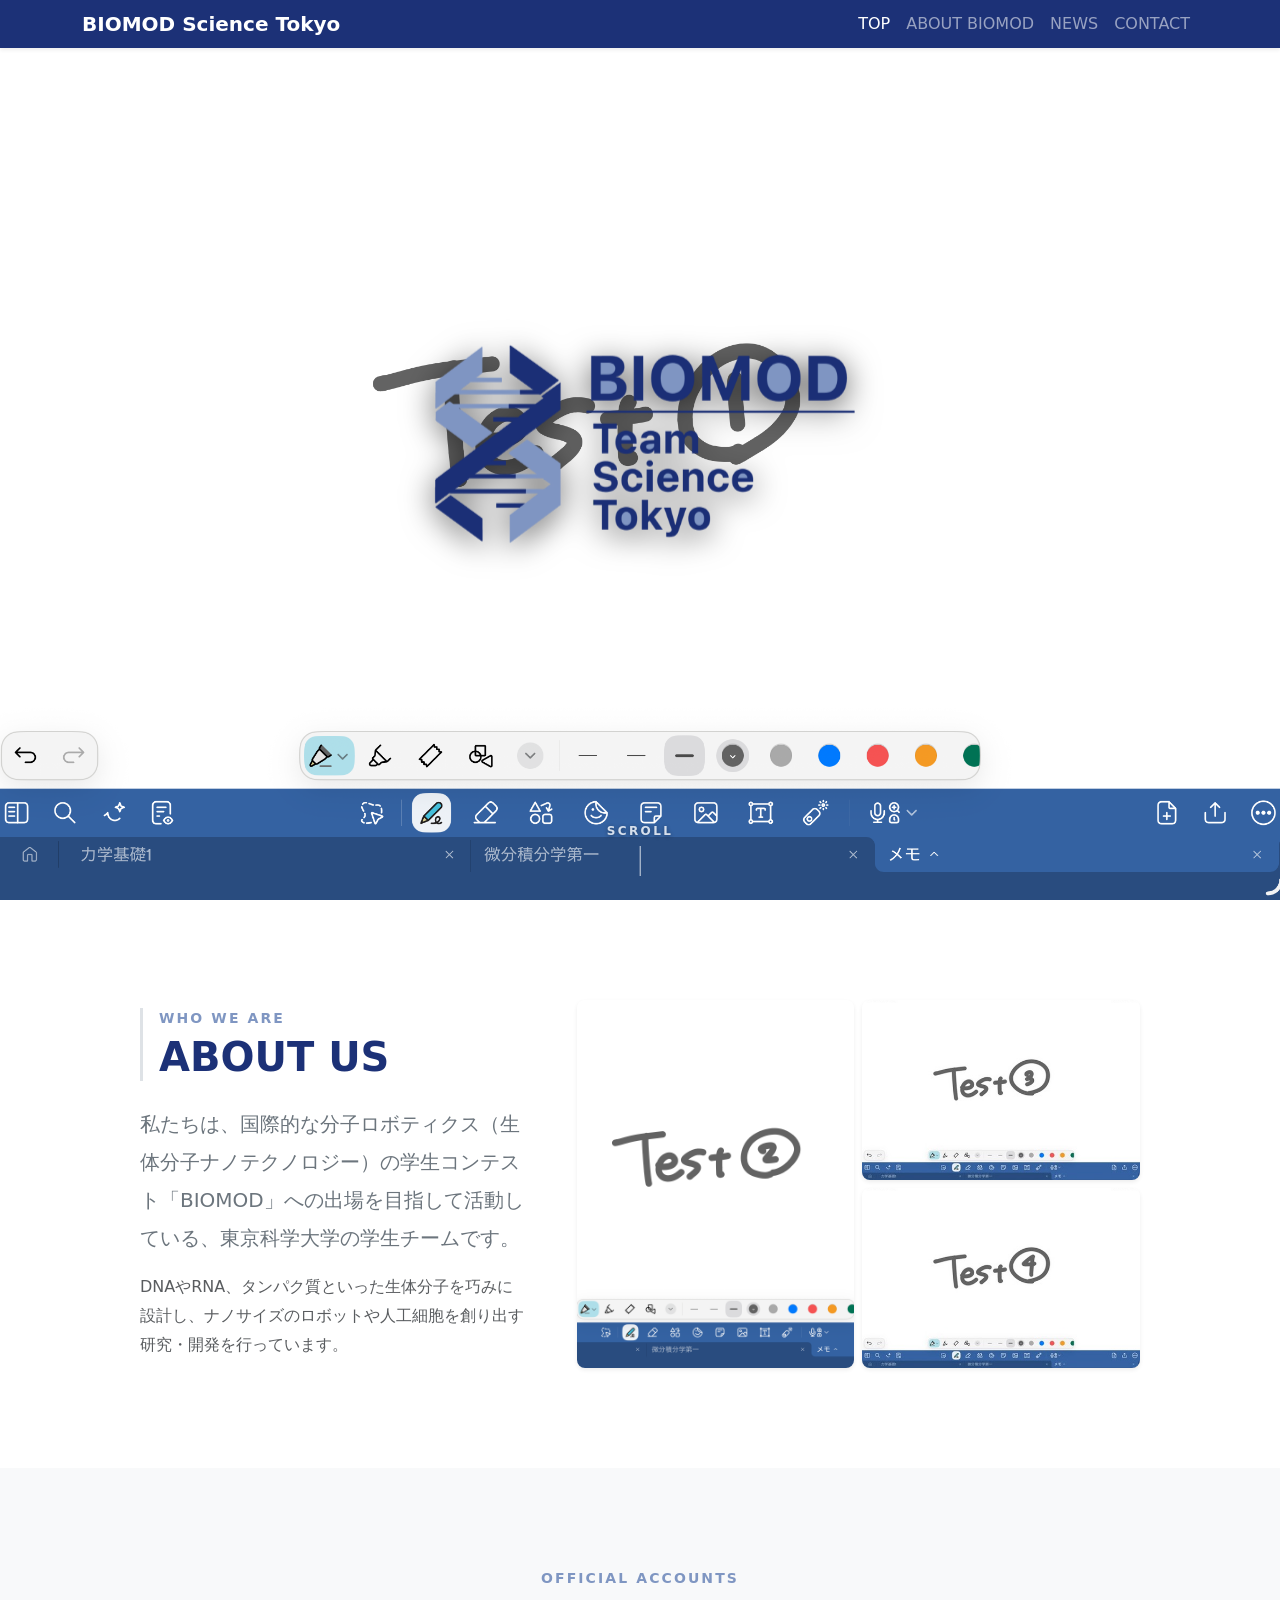
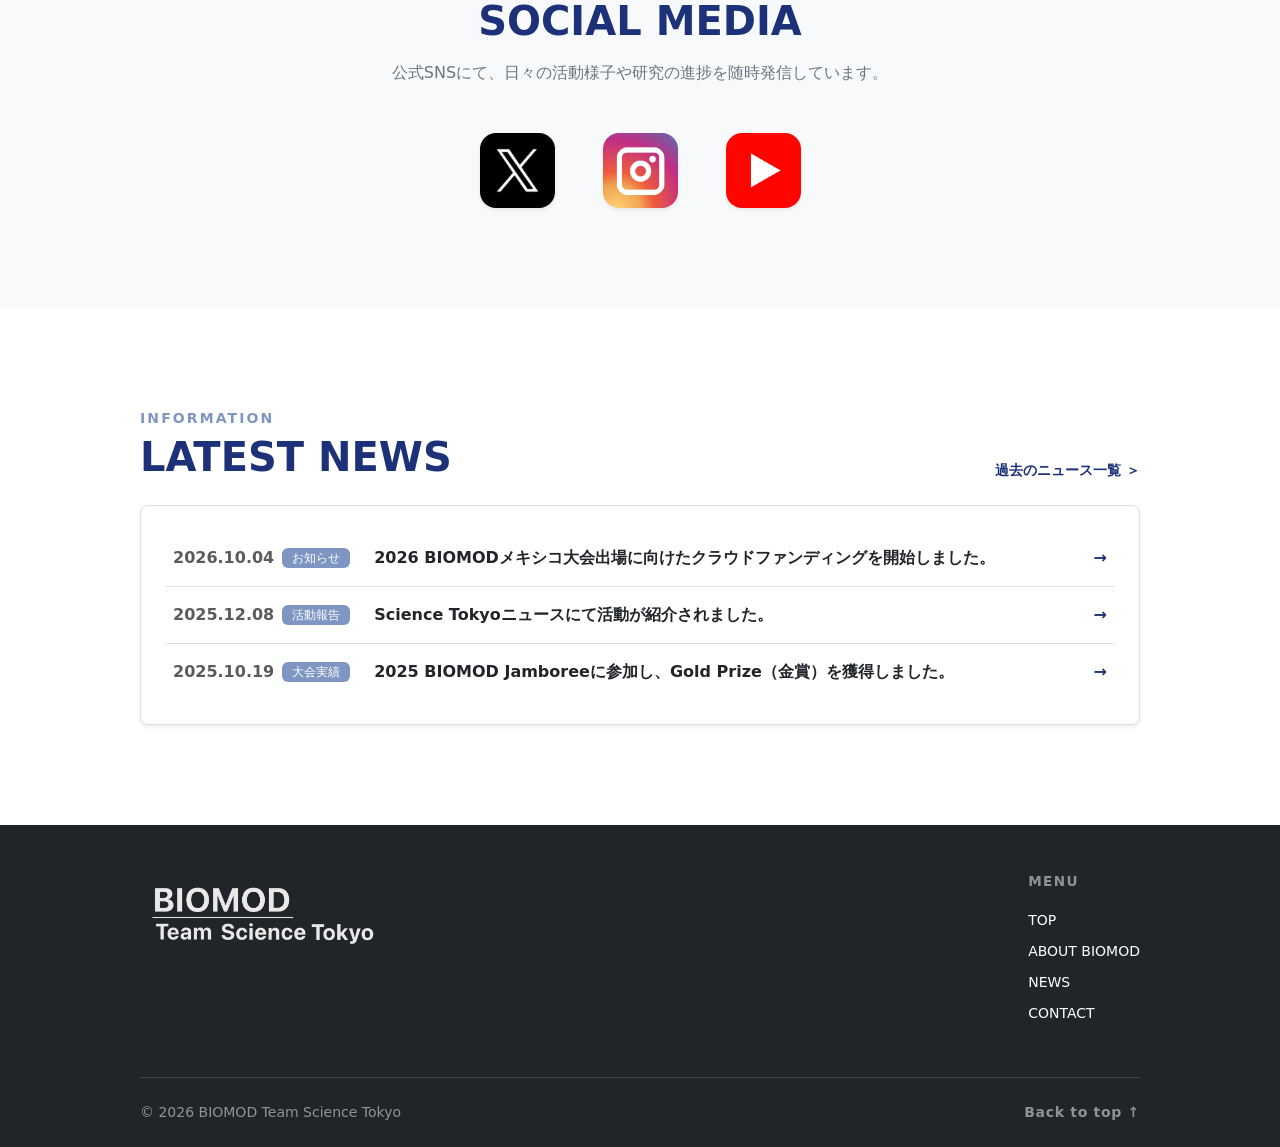
==== index.html @ a2cc120d "latest news更新" ====
<!DOCTYPE html>
<html lang="ja">

<head>
    <meta charset="UTF-8">
    <meta name="viewport" content="width=device-width, initial-scale=1.0">
    <title>BIOMOD Team Science Tokyo</title>
    <link href="https://cdn.jsdelivr.net/npm/bootstrap@5.3.0/dist/css/bootstrap.min.css" rel="stylesheet">
    <link rel="stylesheet" href="style.css">
</head>

<body class="bg-light text-dark">

    <!-- ヘッダーがここに読み込まれる -->
    <div id="header-placeholder"></div>

    <header class="position-relative shadow-sm"
        style="margin-top: -48px; height: 100vh; min-height: 500px; background: url('img/test1.png') center/cover no-repeat; overflow: hidden;">
        <div class="position-absolute top-50 start-50 translate-middle w-100 text-center p-3" style="z-index: 3;">
            <div class="mx-auto" style="max-width: 550px; width: 100%;">
                <img src="logo/team.png" alt="BIOMOD Team Science Tokyo" class="img-fluid logo-fade-in"
                    style="filter: drop-shadow(0px 6px 16px rgba(0,0,0,0.6));">
            </div>
        </div>
        <div class="position-absolute bottom-0 start-50 translate-middle-x text-center text-white pb-4"
            style="z-index: 3;">
            <span class="small fw-bold"
                style="letter-spacing: 0.2em; font-size: 0.75rem; opacity: 0.8; text-shadow: 0 1px 4px rgba(0,0,0,0.5);">SCROLL</span>
            <div class="scroll-arrow mx-auto mt-1"
                style="width: 1px; height: 30px; background-color: rgba(255,255,255,0.8); animation: scrollDown 2s infinite ease-in-out;">
            </div>
        </div>
    </header>

    <main class="w-100 overflow-hidden">

        <!-- 1. ABOUT US & ギャラリー（テキストと画像の統合レイアウト） -->
        <section class="fade-in-section section-padding bg-white">
            <div class="container px-3 px-md-0" style="max-width: 1000px;"> <!-- 画像と並べるため最大幅を少し広げています -->
                <div class="row align-items-center gx-5 gy-5">

                    <!-- 左側：テキストエリア -->
                    <div class="col-lg-5">
                        <!-- 見出しに左線のアクセントを追加 -->
                        <div class="border-start border-custom-blue border-3 ps-3 mb-4">
                            <span class="text-custom-sub fw-bold small tracking-widest d-block mb-1">WHO WE ARE</span>
                            <h2 class="display-6 fw-bold text-custom-blue m-0">ABOUT US</h2>
                        </div>
                        <p class="fs-5 text-secondary mb-3" style="line-height: 1.9;">
                            私たちは、国際的な分子ロボティクス（生体分子ナノテクノロジー）の学生コンテスト「BIOMOD」への出場を目指して活動している、東京科学大学の学生チームです。
                        </p>
                        <p class="fs-6 text-muted mb-0" style="line-height: 1.8;">
                            DNAやRNA、タンパク質といった生体分子を巧みに設計し、ナノサイズのロボットや人工細胞を創り出す研究・開発を行っています。
                        </p>
                    </div>

                    <!-- 画像ギャラリー -->
                    <div class="col-lg-7">
                        <div class="row g-2">
                            <div class="col-6">
                                <img src="img/test2.png" alt="風景1" class="img-fluid w-100 rounded-3 shadow-sm"
                                    style="height: 100%; min-height: 368px; object-fit: cover;">
                            </div>
                            <!-- 右列：画像2枚を縦に並べる -->
                            <div class="col-6 d-flex flex-column gap-2">
                                <img src="img/test3.png" alt="風景2" class="img-fluid w-100 rounded-3 shadow-sm"
                                    style="height: 180px; object-fit: cover;">
                                <img src="img/test4.png" alt="風景3" class="img-fluid w-100 rounded-3 shadow-sm"
                                    style="height: 180px; object-fit: cover;">
                            </div>
                        </div>
                    </div>

                </div>
            </div>
        </section>

        <!-- 3. SOCIAL MEDIA -->
        <section class="fade-in-section section-padding bg-light text-center">
            <div class="container px-3 px-md-0" style="max-width: 1000px;">
                <span class="text-custom-sub fw-bold small tracking-widest d-block mb-2">OFFICIAL ACCOUNTS</span>
                <h2 class="display-6 fw-bold text-custom-blue mb-3">SOCIAL MEDIA</h2>
                <p class="text-secondary mb-5 fs-6">公式SNSにて、日々の活動様子や研究の進捗を随時発信しています。</p>

                <div class="d-flex justify-content-center align-items-center gap-4 gap-md-5">
                    <a href="https://x.com/BIOMOD_SciTokyo" target="_blank" class="sns-card">
                        <img src="logo/x.jpeg" alt="公式X" class="rounded-4 shadow-sm">
                    </a>
                    <a href="https://www.instagram.com/biomod_sciencetokyo/" target="_blank" class="sns-card">
                        <img src="logo/instagram.jpeg" alt="公式Instagram" class="rounded-4 shadow-sm">
                    </a>
                    <a href="https://www.youtube.com/@BIOMODTeamScienceTokyo" target="_blank" class="sns-card">
                        <img src="logo/youtube.jpeg" alt="公式YouTube" class="rounded-4 shadow-sm">
                    </a>
                </div>
            </div>
        </section>

        <!-- 4. LATEST NEWS -->
        <section class="fade-in-section section-padding bg-white">
            <div class="container px-3 px-md-0" style="max-width: 1000px;">
                <div class="d-flex justify-content-between align-items-end mb-4">
                    <div>
                        <span class="text-custom-sub fw-bold small tracking-widest d-block mb-1">INFORMATION</span>
                        <h2 class="display-6 fw-bold text-custom-blue mb-0">LATEST NEWS</h2>
                    </div>
                    <a href="news.html"
                        class="small text-decoration-none text-custom-blue fw-bold d-none d-md-inline">過去のニュース一覧 ＞</a>
                </div>

                <!-- 白背景のカードとしてまとめ、影をつける -->
                <div class="bg-white rounded-3 shadow-sm p-3 p-md-4 border">
                    <a href="news/20261004.html"
                        class="news-item d-flex align-items-center justify-content-between py-3 border-bottom px-2">
                        <div
                            class="d-flex align-items-center flex-wrap flex-md-nowrap gap-2 gap-md-4 w-100 overflow-hidden">
                            <div class="d-flex align-items-center gap-2" style="min-width: 175px;">
                                <time class="text-muted fw-bold" style="min-width: 90px;">2026.10.04</time>
                                <span class="badge badge-custom-sub px-2 py-1 small fw-normal"
                                    style="min-width: 68px; text-align: center;">お知らせ</span>
                            </div>
                            <span class="fw-bold news-title text-wrap text-md-truncate">2026
                                BIOMODメキシコ大会出場に向けたクラウドファンディングを開始しました。</span>
                        </div>
                        <div class="news-arrow text-custom-blue fw-bold ms-2 align-self-center">→</div>
                    </a>

                    <a href="news/20251208.html"
                        class="news-item d-flex align-items-center justify-content-between py-3 border-bottom px-2">
                        <div
                            class="d-flex align-items-center flex-wrap flex-md-nowrap gap-2 gap-md-4 w-100 overflow-hidden">
                            <div class="d-flex align-items-center gap-2" style="min-width: 175px;">
                                <time class="text-muted fw-bold" style="min-width: 90px;">2025.12.08</time>
                                <span class="badge badge-custom-sub px-2 py-1 small fw-normal"
                                    style="min-width: 68px; text-align: center;">活動報告</span>
                            </div>
                            <span class="fw-bold news-title text-wrap text-md-truncate">Science
                                Tokyoニュースにて活動が紹介されました。</span>
                        </div>
                        <div class="news-arrow text-custom-blue fw-bold ms-2 align-self-center">→</div>
                    </a>

                    <a href="news/20251019.html"
                        class="news-item d-flex align-items-center justify-content-between py-3 px-2">
                        <div
                            class="d-flex align-items-center flex-wrap flex-md-nowrap gap-2 gap-md-4 w-100 overflow-hidden">
                            <div class="d-flex align-items-center gap-2" style="min-width: 175px;">
                                <time class="text-muted fw-bold" style="min-width: 90px;">2025.10.19</time>
                                <span class="badge badge-custom-sub px-2 py-1 small fw-normal"
                                    style="min-width: 68px; text-align: center;">大会実績</span>
                            </div>
                            <span class="fw-bold news-title text-wrap text-md-truncate">2025 BIOMOD Jamboreeに参加し、Gold
                                Prize（金賞）を獲得しました。</span>
                        </div>
                        <div class="news-arrow text-custom-blue fw-bold ms-2 align-self-center">→</div>
                    </a>
                </div>

                <div class="text-center mt-4 d-md-none">
                    <a href="news.html" class="small text-decoration-none text-custom-blue fw-bold">過去のニュース一覧 ＞</a>
                </div>
            </div>
        </section>

    </main>

    <!-- フッターがここに読み込まれる -->
    <div id="footer-placeholder"></div>

    <script src="https://cdn.jsdelivr.net/npm/bootstrap@5.3.0/dist/js/bootstrap.bundle.min.js"></script>
    <script src="main.js"></script>

</body>

</html>
---- style.css ----
/* =========================================
   共通スタイル
   ========================================= */
/* 固定ヘッダーの高さ分全体のコンテンツを下に下げます */
body { padding-top: 48px; }

/* メインブランドカラー */
.bg-custom-blue { background-color: #1c3177; }
.text-custom-blue { color: #1c3177; }
.custom-link { color: #1c3177; text-decoration: underline; }
.custom-link:hover { color: #7f96c2; }
.sns-logo-link:hover img { transform: scale(1.1); }

/* カテゴリバッジの色：サブカラー */
.badge-custom-sub { background-color: #7f96c2; color: white; }

/* ニュース一行全体のリンクデザイン */
.news-item {
    text-decoration: none;
    color: #212529;
    transition: background-color 0.2s, color 0.2s;
}
.news-item:hover {
    background-color: #f8f9fa;
    color: #1c3177;
}
.news-item:hover .news-arrow {
    transform: translateX(5px);
}
.news-arrow {
    transition: transform 0.2s;
}

/* 各セクション間の大きな余白 */
.my-block {
    margin-top: 100px;
    margin-bottom: 100px;
}

/* スクロール時のフェードインアニメーション */
.fade-in-section {
    opacity: 0;
    transform: translateY(40px);
    transition: opacity 1.0s ease-out, transform 1.0s ease-out;
}
.fade-in-section.is-visible {
    opacity: 1;
    transform: translateY(0);
}




/* =========================================
   各ページ固有のスタイル
   ========================================= */

/* --- index.html 固有 --- */
@keyframes scrollDown {
    0% { transform: scaleY(0); transform-origin: top; }
    50% { transform: scaleY(1); transform-origin: top; }
    51% { transform: scaleY(1); transform-origin: bottom; }
    100% { transform: scaleY(0); transform-origin: bottom; }
}
.logo-fade-in {
    opacity: 0;
    transform: scale(0.95);
    animation: logoUp 1.2s cubic-bezier(0.25, 1, 0.5, 1) forwards;
    animation-delay: 0.5s; 
}
@keyframes logoUp {
    to { opacity: 1; transform: scale(1); }
}

/* =========================================
   トップページ レイアウト調整スタイル
   ========================================= */

/* 各セクションの上下パディング（my-blockの代わりに使用） */
.section-padding {
    padding-top: 100px;
    padding-bottom: 100px;
}

/* 文字間隔の広がり（見出し上の英字用） */
.tracking-widest {
    letter-spacing: 0.15em;
}

/* PCサイズ時の縦区切り線 */
@media (min-width: 768px) {
    .border-end-md {
        border-right: 3px solid #1c3177 !important;
    }
}

/* SOCIAL MEDIA セクションのアイコンスタイル */
.sns-card img {
    width: 75px;
    height: 75px;
    object-fit: cover;
    transition: transform 0.3s ease, box-shadow 0.3s ease;
}

.sns-card:hover img {
    transform: translateY(-5px) scale(1.08);
    box-shadow: 0 10px 20px rgba(0, 0, 0, 0.15) !important;
}

/* --- about-biomod.html 固有 --- */
.text-custom-sub { color: #7f96c2; }
.border-custom-sub { border-color: #7f96c2 !important; }


/* --- contact.html 固有 --- */
.btn-custom-contact {
    border: 2px solid #7f96c2;
    color: #1c3177;
    transition: all 0.3s ease;
}
.btn-custom-contact:hover {
    background-color: #1c3177;
    border-color: #1c3177;
    color: white;
    transform: translateY(-2px);
    box-shadow: 0 4px 12px rgba(0,0,0,0.1); /* 無効だったプロパティを修正 */
}



/* =========================================
   フッターデザイン
   ========================================= */

/* スムーススクロールの設定（ページ全体に適用） */
html {
    scroll-behavior: smooth;
}

/* フッターのリンクホバー時アニメーション（修正版） */
.footer-link {
    display: inline-block; /* 動きを安定させ、transformを有効にするため追加 */
    transition: color 0.2s, transform 0.2s;
}
.footer-link:hover {
    color: #7f96c2 !important;
    transform: translateX(6px); /* padding-left の代わりに、右方向へ6px移動させる */
}

/* Back to top テキストリンクのホバー設定 */
.back-to-top-text {
    transition: color 0.3s ease;
}
.back-to-top-text:hover {
    color: #ffffff !important;
}
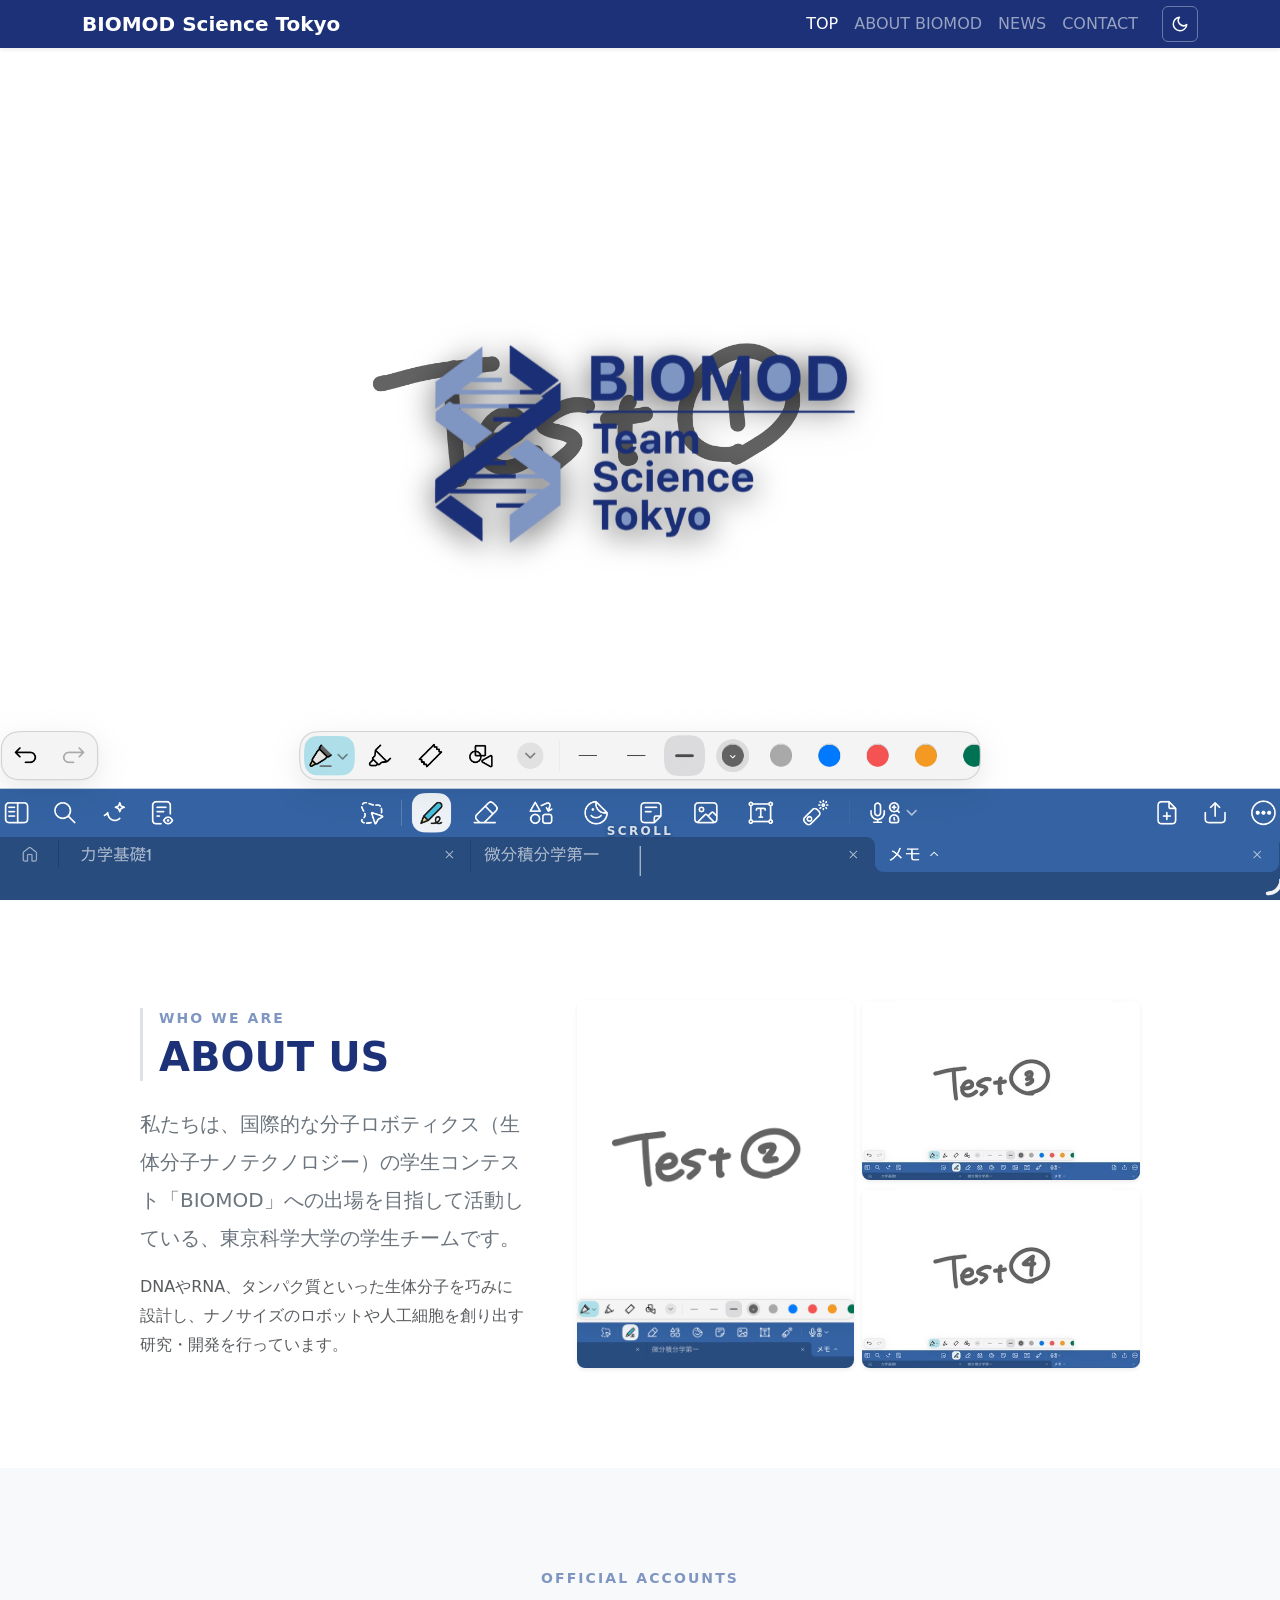
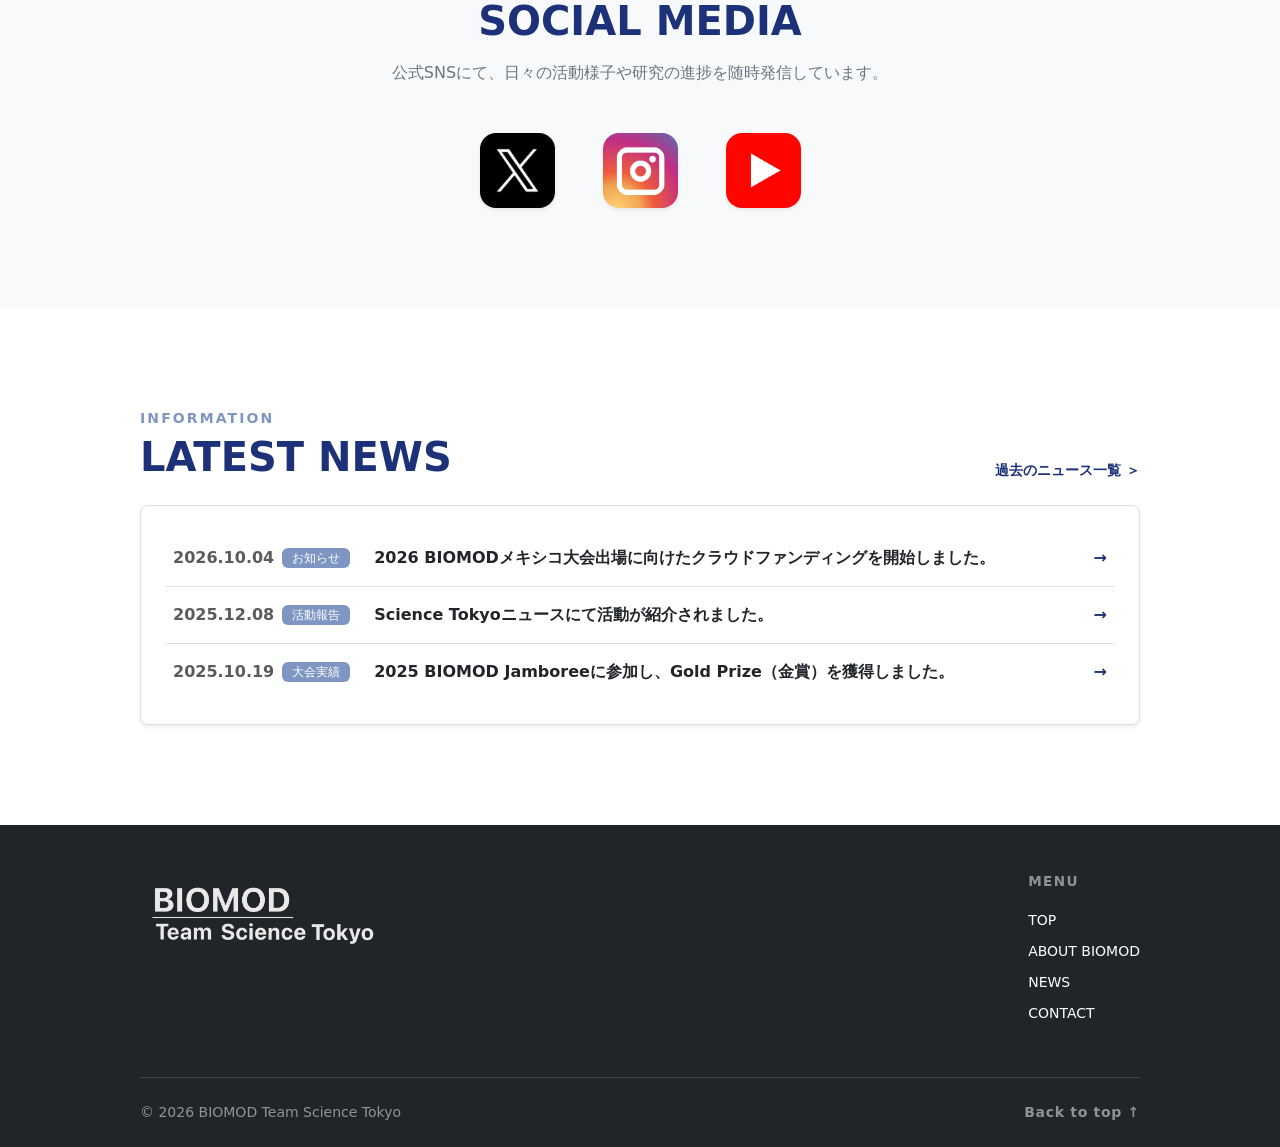
==== commit 36bd8f11: "2026project追加" ====
--- a/index.html
+++ b/index.html
@@ -5,6 +5,15 @@
     <meta charset="UTF-8">
     <meta name="viewport" content="width=device-width, initial-scale=1.0">
     <title>BIOMOD Team Science Tokyo</title>
+    <!-- 保存済み or OSの設定からテーマを先に決めて、読み込み時のちらつきを防ぐ -->
+    <script>
+        (function () {
+            var t = null;
+            try { t = localStorage.getItem('theme'); } catch (e) {}
+            if (t !== 'dark' && t !== 'light') t = window.matchMedia('(prefers-color-scheme: dark)').matches ? 'dark' : 'light';
+            document.documentElement.setAttribute('data-bs-theme', t);
+        })();
+    </script>
     <link href="https://cdn.jsdelivr.net/npm/bootstrap@5.3.0/dist/css/bootstrap.min.css" rel="stylesheet">
     <link rel="stylesheet" href="style.css">
 </head>
@@ -14,8 +23,8 @@
     <!-- ヘッダーがここに読み込まれる -->
     <div id="header-placeholder"></div>
 
-    <header class="position-relative shadow-sm"
-        style="margin-top: -48px; height: 100vh; min-height: 500px; background: url('img/test1.png') center/cover no-repeat; overflow: hidden;">
+    <header class="position-relative shadow-sm hero-under-nav"
+        style="height: 100vh; min-height: 500px; background: url('img/test1.png') center/cover no-repeat; overflow: hidden;">
         <div class="position-absolute top-50 start-50 translate-middle w-100 text-center p-3" style="z-index: 3;">
             <div class="mx-auto" style="max-width: 550px; width: 100%;">
                 <img src="logo/team.png" alt="BIOMOD Team Science Tokyo" class="img-fluid logo-fade-in"
--- a/style.css
+++ b/style.css
@@ -2,7 +2,12 @@
    共通スタイル
    ========================================= */
 /* 固定ヘッダーの高さ分全体のコンテンツを下に下げます */
-body { padding-top: 48px; }
+/* --nav-h はナビバーの高さ。狭い画面ではリンクが2段目に回るので高くなる */
+:root { --nav-h: 48px; }
+@media (max-width: 991.98px) { :root { --nav-h: 82px; } }
+body { padding-top: var(--nav-h); }
+/* トップのヒーロー画像はナビバーの裏から始める */
+.hero-under-nav { margin-top: calc(-1 * var(--nav-h)); }
 
 /* メインブランドカラー */
 .bg-custom-blue { background-color: #1c3177; }
@@ -153,4 +158,105 @@
 }
 .back-to-top-text:hover {
     color: #ffffff !important;
-}+}
+
+
+/* =========================================
+   ダークモード / ライトモード
+   <html data-bs-theme="light|dark"> で切り替え
+   ========================================= */
+:root {
+    --site-bg: #ffffff;
+    --site-bg-alt: #f8f9fa;
+    --brand-text: #1c3177;
+    --brand-text-hover: #7f96c2;
+}
+[data-bs-theme="dark"] {
+    --site-bg: #15181d;
+    --site-bg-alt: #1d2128;
+    --brand-text: #a9bbea;
+    --brand-text-hover: #d0dbf7;
+    --bs-body-bg: #15181d;
+    --bs-secondary-color: rgba(222, 226, 230, 0.75);
+}
+
+/* ブランドカラーの文字は変数経由にして、ダーク時は明るい青に */
+.text-custom-blue { color: var(--brand-text); }
+.custom-link { color: var(--brand-text); }
+.custom-link:hover { color: var(--brand-text-hover); }
+.btn-custom-contact { color: var(--brand-text); }
+.news-item { color: var(--bs-body-color); }
+.news-item:hover { background-color: var(--site-bg-alt); color: var(--brand-text); }
+
+/* Bootstrapの固定色ユーティリティをダーク時だけ上書き */
+[data-bs-theme="dark"] .bg-white { background-color: var(--site-bg) !important; }
+[data-bs-theme="dark"] .bg-light { background-color: var(--site-bg-alt) !important; }
+[data-bs-theme="dark"] .text-dark { color: var(--bs-body-color) !important; }
+[data-bs-theme="dark"] footer.bg-dark { background-color: #0b0d10 !important; }
+[data-bs-theme="dark"] .btn-outline-primary.text-custom-blue:hover { color: #fff; }
+
+/* 切り替え時に色をなめらかに変化させる */
+body, section, article, .news-item {
+    transition: background-color 0.3s ease, color 0.3s ease;
+}
+
+/* ヘッダーの切り替えボタン */
+.theme-toggle {
+    width: 36px;
+    height: 36px;
+    display: inline-flex;
+    align-items: center;
+    justify-content: center;
+    color: #fff;
+    background: transparent;
+    border: 1px solid rgba(255, 255, 255, 0.35);
+    border-radius: 6px;
+    padding: 0;
+    transition: background-color 0.2s, border-color 0.2s;
+}
+.theme-toggle:hover {
+    background-color: rgba(255, 255, 255, 0.12);
+    border-color: rgba(255, 255, 255, 0.7);
+}
+.theme-icon {
+    width: 18px;
+    height: 18px;
+    background-color: currentColor;
+    -webkit-mask: var(--icon) center / contain no-repeat;
+    mask: var(--icon) center / contain no-repeat;
+}
+.theme-icon.icon-moon {
+    --icon: url("data:image/svg+xml,%3Csvg xmlns='http://www.w3.org/2000/svg' viewBox='0 0 24 24' fill='none' stroke='black' stroke-width='2' stroke-linecap='round' stroke-linejoin='round'%3E%3Cpath d='M21 12.8A9 9 0 1 1 11.2 3a7 7 0 0 0 9.8 9.8z'/%3E%3C/svg%3E");
+}
+.theme-icon.icon-sun {
+    --icon: url("data:image/svg+xml,%3Csvg xmlns='http://www.w3.org/2000/svg' viewBox='0 0 24 24' fill='none' stroke='black' stroke-width='2' stroke-linecap='round'%3E%3Ccircle cx='12' cy='12' r='4'/%3E%3Cpath d='M12 2v2M12 20v2M4.9 4.9l1.4 1.4M17.7 17.7l1.4 1.4M2 12h2M20 12h2M4.9 19.1l1.4-1.4M17.7 6.3l1.4-1.4'/%3E%3C/svg%3E");
+}
+/* ライト時は月（ダークへ）、ダーク時は太陽（ライトへ）を表示 */
+.theme-toggle .icon-sun { display: none; }
+[data-bs-theme="dark"] .theme-toggle .icon-sun { display: block; }
+[data-bs-theme="dark"] .theme-toggle .icon-moon { display: none; }
+
+/* 透過背景に濃い文字が入った図版は、ダーク時も明るい下地を敷いて読めるようにする */
+[data-bs-theme="dark"] .img-on-light { background-color: #f1f3f7; }
+
+/* ヘッダーのページリンク */
+@media (min-width: 992px) {
+    .site-nav { margin-left: auto; }
+}
+@media (max-width: 991.98px) {
+    /* ロゴ・切り替えボタンの下に、全幅で中央寄せして並べる */
+    .site-nav {
+        order: 3;
+        width: 100%;
+        justify-content: center;
+        flex-wrap: wrap;
+        column-gap: 4px;
+        border-top: 1px solid rgba(255, 255, 255, 0.15);
+        margin-top: 2px;
+    }
+    .site-nav .nav-link {
+        font-size: 0.8rem;
+        padding: 6px 8px !important;
+        letter-spacing: 0.03em;
+    }
+}
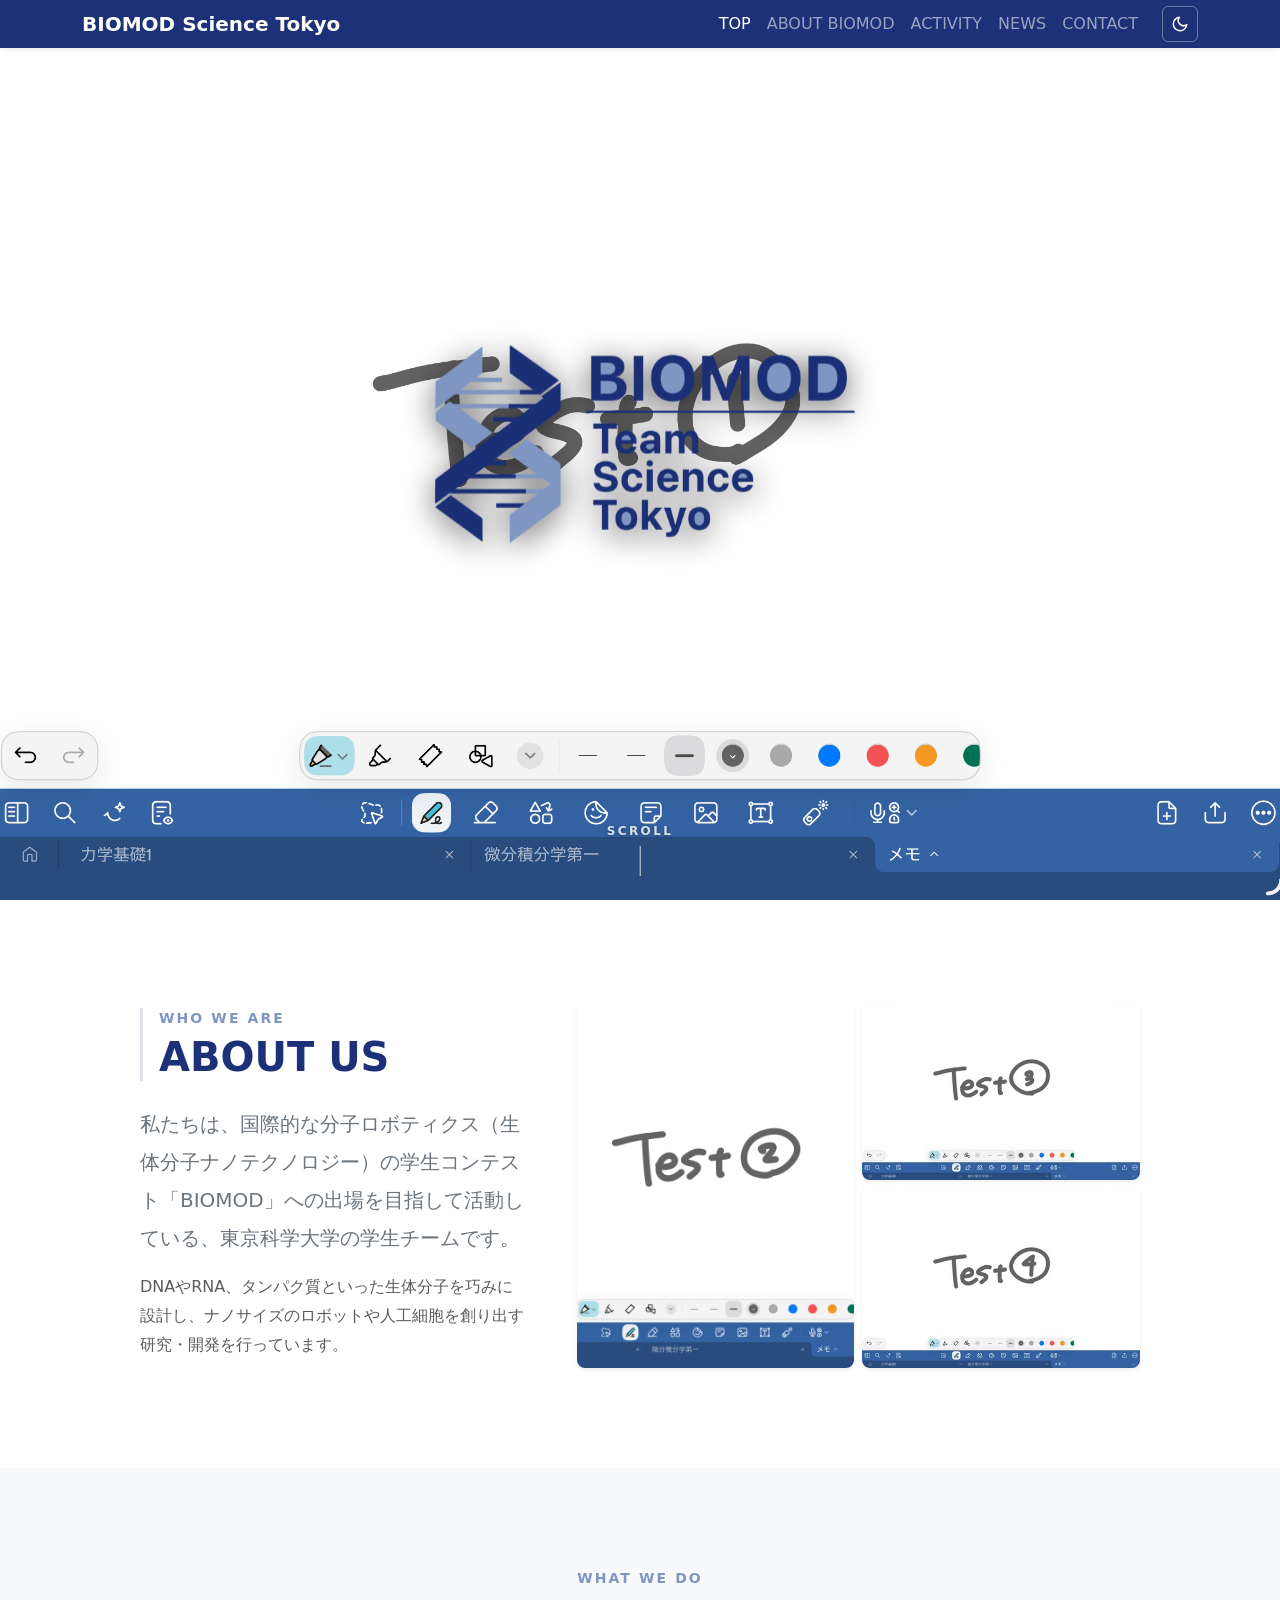
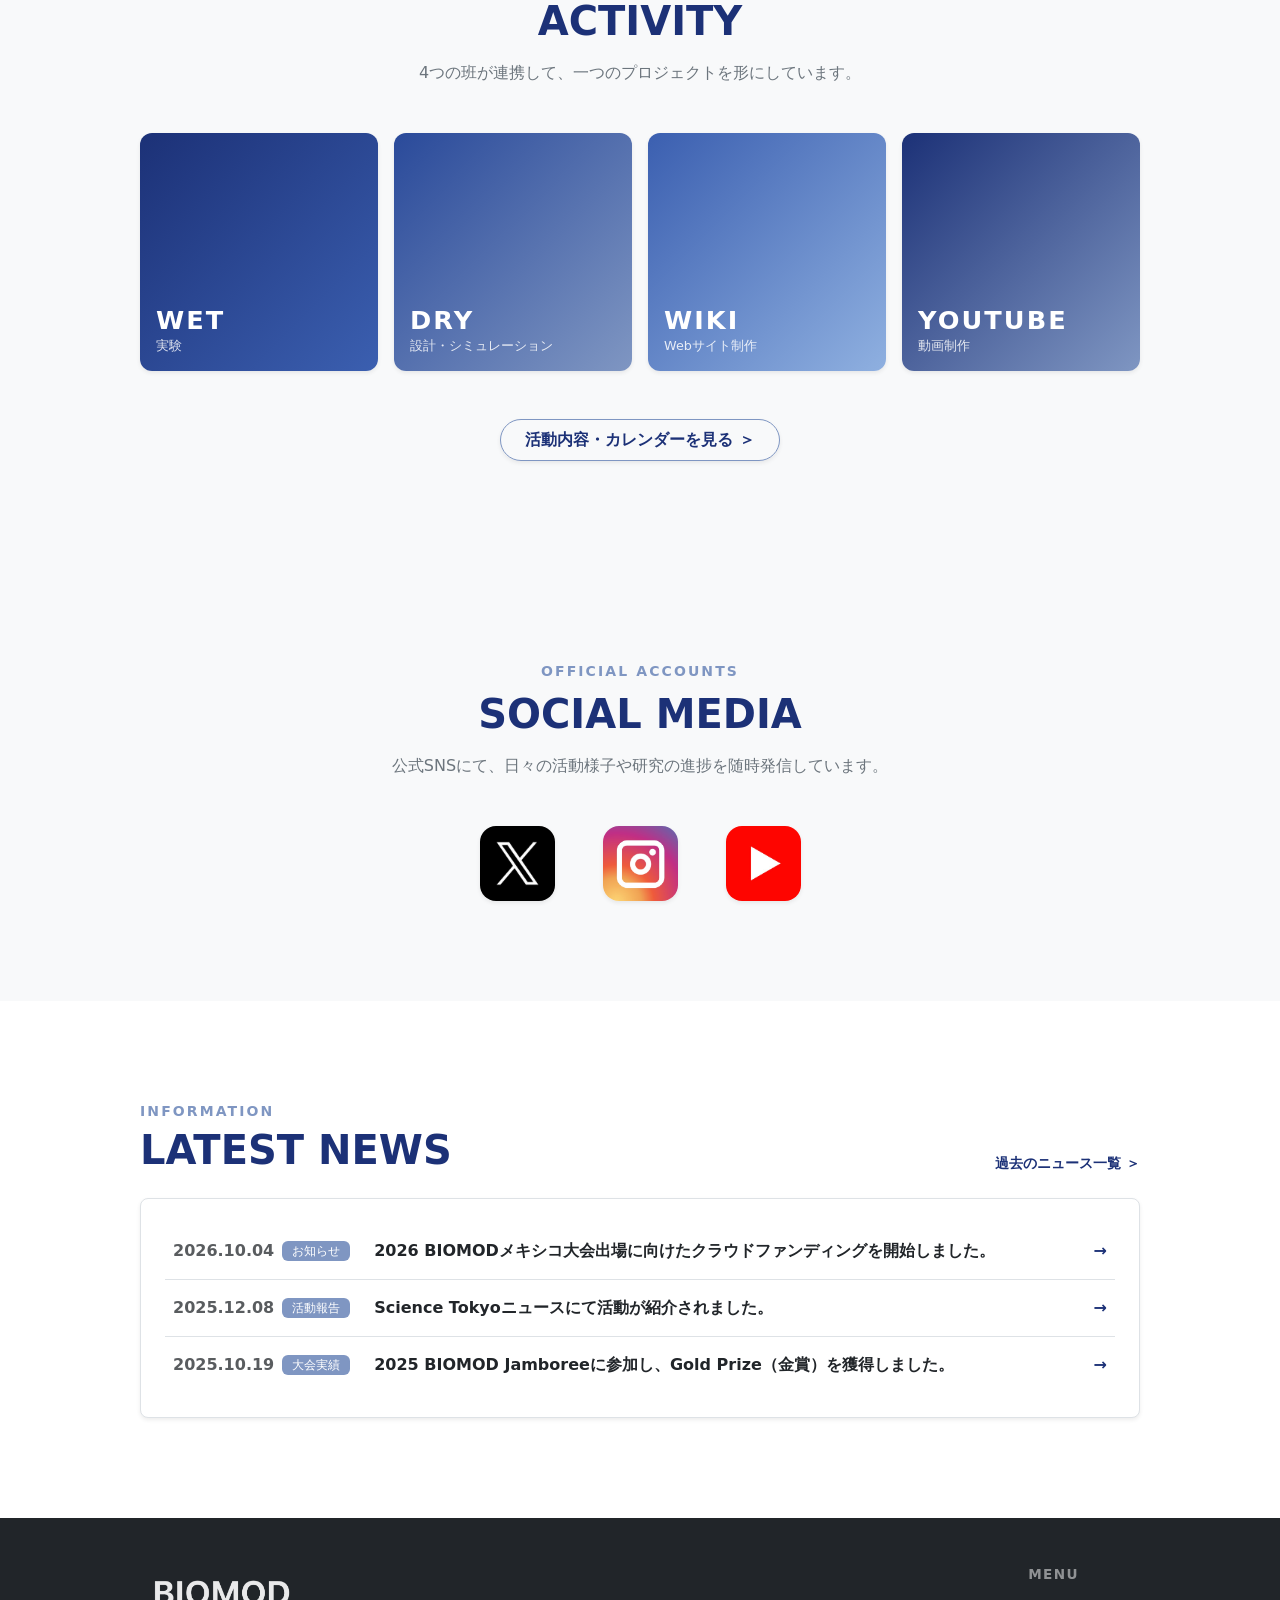
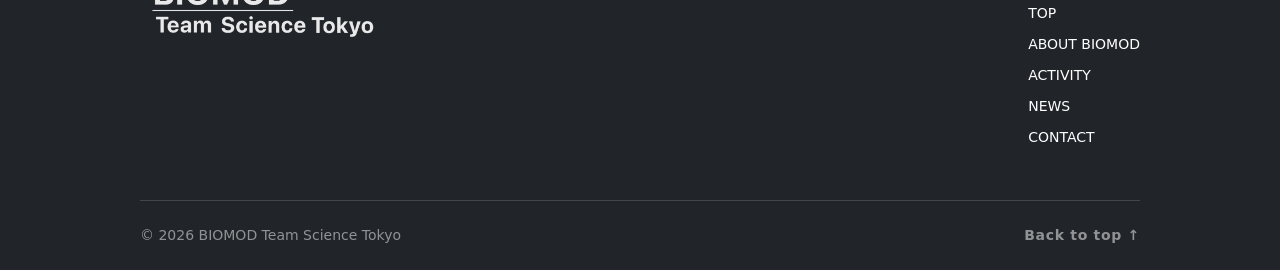
==== commit 17323aea: "activetyページ追加" ====
--- a/index.html
+++ b/index.html
@@ -84,6 +84,42 @@
             </div>
         </section>
 
+        <!-- 2. ACTIVITY（活動ページへの導線） -->
+        <section class="fade-in-section section-padding bg-light">
+            <div class="container px-3 px-md-0 text-center" style="max-width: 1000px;">
+                <span class="text-custom-sub fw-bold small tracking-widest d-block mb-2">WHAT WE DO</span>
+                <h2 class="display-6 fw-bold text-custom-blue mb-3">ACTIVITY</h2>
+                <p class="text-secondary mb-5 fs-6">4つの班が連携して、一つのプロジェクトを形にしています。</p>
+
+                <div class="row g-3 mb-5 text-start">
+                    <div class="col-6 col-md-3">
+                        <a href="activity.html#wet" class="team-tile team-visual-wet">
+                            <span class="team-tile-label">WET</span><span class="team-tile-sub">実験</span>
+                        </a>
+                    </div>
+                    <div class="col-6 col-md-3">
+                        <a href="activity.html#dry" class="team-tile team-visual-dry">
+                            <span class="team-tile-label">DRY</span><span class="team-tile-sub">設計・シミュレーション</span>
+                        </a>
+                    </div>
+                    <div class="col-6 col-md-3">
+                        <a href="activity.html#wiki" class="team-tile team-visual-wiki">
+                            <span class="team-tile-label">WIKI</span><span class="team-tile-sub">Webサイト制作</span>
+                        </a>
+                    </div>
+                    <div class="col-6 col-md-3">
+                        <a href="activity.html#youtube" class="team-tile team-visual-youtube">
+                            <span class="team-tile-label">YOUTUBE</span><span class="team-tile-sub">動画制作</span>
+                        </a>
+                    </div>
+                </div>
+
+                <a href="activity.html" class="btn btn-outline-primary border-custom-sub text-custom-blue fw-bold px-4 py-2 rounded-pill shadow-sm">
+                    活動内容・カレンダーを見る ＞
+                </a>
+            </div>
+        </section>
+
         <!-- 3. SOCIAL MEDIA -->
         <section class="fade-in-section section-padding bg-light text-center">
             <div class="container px-3 px-md-0" style="max-width: 1000px;">
@@ -118,51 +154,8 @@
                 </div>
 
                 <!-- 白背景のカードとしてまとめ、影をつける -->
-                <div class="bg-white rounded-3 shadow-sm p-3 p-md-4 border">
-                    <a href="news/20261004.html"
-                        class="news-item d-flex align-items-center justify-content-between py-3 border-bottom px-2">
-                        <div
-                            class="d-flex align-items-center flex-wrap flex-md-nowrap gap-2 gap-md-4 w-100 overflow-hidden">
-                            <div class="d-flex align-items-center gap-2" style="min-width: 175px;">
-                                <time class="text-muted fw-bold" style="min-width: 90px;">2026.10.04</time>
-                                <span class="badge badge-custom-sub px-2 py-1 small fw-normal"
-                                    style="min-width: 68px; text-align: center;">お知らせ</span>
-                            </div>
-                            <span class="fw-bold news-title text-wrap text-md-truncate">2026
-                                BIOMODメキシコ大会出場に向けたクラウドファンディングを開始しました。</span>
-                        </div>
-                        <div class="news-arrow text-custom-blue fw-bold ms-2 align-self-center">→</div>
-                    </a>
-
-                    <a href="news/20251208.html"
-                        class="news-item d-flex align-items-center justify-content-between py-3 border-bottom px-2">
-                        <div
-                            class="d-flex align-items-center flex-wrap flex-md-nowrap gap-2 gap-md-4 w-100 overflow-hidden">
-                            <div class="d-flex align-items-center gap-2" style="min-width: 175px;">
-                                <time class="text-muted fw-bold" style="min-width: 90px;">2025.12.08</time>
-                                <span class="badge badge-custom-sub px-2 py-1 small fw-normal"
-                                    style="min-width: 68px; text-align: center;">活動報告</span>
-                            </div>
-                            <span class="fw-bold news-title text-wrap text-md-truncate">Science
-                                Tokyoニュースにて活動が紹介されました。</span>
-                        </div>
-                        <div class="news-arrow text-custom-blue fw-bold ms-2 align-self-center">→</div>
-                    </a>
-
-                    <a href="news/20251019.html"
-                        class="news-item d-flex align-items-center justify-content-between py-3 px-2">
-                        <div
-                            class="d-flex align-items-center flex-wrap flex-md-nowrap gap-2 gap-md-4 w-100 overflow-hidden">
-                            <div class="d-flex align-items-center gap-2" style="min-width: 175px;">
-                                <time class="text-muted fw-bold" style="min-width: 90px;">2025.10.19</time>
-                                <span class="badge badge-custom-sub px-2 py-1 small fw-normal"
-                                    style="min-width: 68px; text-align: center;">大会実績</span>
-                            </div>
-                            <span class="fw-bold news-title text-wrap text-md-truncate">2025 BIOMOD Jamboreeに参加し、Gold
-                                Prize（金賞）を獲得しました。</span>
-                        </div>
-                        <div class="news-arrow text-custom-blue fw-bold ms-2 align-self-center">→</div>
-                    </a>
+                <div id="news-list" class="bg-white rounded-3 shadow-sm p-3 p-md-4 border">
+                    <p class="text-muted text-center my-4">読み込み中...</p>
                 </div>
 
                 <div class="text-center mt-4 d-md-none">
@@ -178,6 +171,8 @@
 
     <script src="https://cdn.jsdelivr.net/npm/bootstrap@5.3.0/dist/js/bootstrap.bundle.min.js"></script>
     <script src="main.js"></script>
+    <script src="news-render.js"></script>
+    <script>NewsRender.renderList('#news-list', 'news/news.json', 3);</script>
 
 </body>
 
--- a/style.css
+++ b/style.css
@@ -260,3 +260,279 @@
         letter-spacing: 0.03em;
     }
 }
+
+/* ニュース本文: 長いURLや英単語が画面外にはみ出さないよう折り返す */
+.news-content {
+    overflow-wrap: anywhere;
+    word-break: break-word;
+}
+.news-content img { max-width: 100%; height: auto; }
+
+
+
+/* =========================================
+   activity.html 固有
+   ========================================= */
+
+/* 番号付きの見出し（01 / 02） */
+.activity-heading {
+    display: flex;
+    align-items: center;
+    gap: 16px;
+    padding-bottom: 12px;
+    border-bottom: 1px solid var(--bs-border-color);
+}
+.activity-num {
+    font-size: 2.6rem;
+    font-weight: 800;
+    line-height: 1;
+    color: var(--brand-text);
+    opacity: 0.25;
+    letter-spacing: 0.02em;
+}
+
+/* 班の紹介 */
+.team-row { margin-bottom: 72px; }
+.team-visual {
+    aspect-ratio: 4 / 3;
+    border-radius: 12px;
+    display: flex;
+    flex-direction: column;
+    align-items: center;
+    justify-content: center;
+    color: #fff;
+    overflow: hidden;
+    box-shadow: 0 .125rem .25rem rgba(0, 0, 0, .075);
+}
+.team-visual-label {
+    font-size: clamp(1.8rem, 5vw, 2.6rem);
+    font-weight: 800;
+    letter-spacing: 0.12em;
+}
+.team-visual-sub {
+    font-size: 0.85rem;
+    letter-spacing: 0.15em;
+    opacity: 0.8;
+}
+.team-visual-wet     { background: linear-gradient(135deg, #1c3177, #3b5fb0); }
+.team-visual-dry     { background: linear-gradient(135deg, #2a4a9a, #7f96c2); }
+.team-visual-wiki    { background: linear-gradient(135deg, #3b5fb0, #8fb0e0); }
+.team-visual-youtube { background: linear-gradient(135deg, #1c3177, #7f96c2); }
+
+/* 年度切り替えタブ */
+.year-tabs { gap: 8px; }
+.year-tabs .nav-link {
+    border: 1px solid var(--bs-border-color);
+    border-radius: 999px;
+    padding: 6px 22px;
+    color: var(--brand-text);
+    font-weight: 700;
+    background: transparent;
+    transition: background-color 0.2s, color 0.2s, border-color 0.2s;
+}
+.year-tabs .nav-link:hover { border-color: #7f96c2; }
+.year-tabs .nav-link.active {
+    background-color: #1c3177;
+    border-color: #1c3177;
+    color: #fff;
+}
+
+/* 月ごとの縦タイムライン */
+.cal-list {
+    list-style: none;
+    padding: 0;
+    margin: 0;
+    position: relative;
+}
+.cal-list::before {
+    content: "";
+    position: absolute;
+    left: 7px;
+    top: 8px;
+    bottom: 8px;
+    width: 2px;
+    background: var(--bs-border-color);
+}
+.cal-month {
+    position: relative;
+    padding-left: 36px;
+    padding-bottom: 28px;
+}
+.cal-month:last-child { padding-bottom: 0; }
+.cal-month::before {
+    content: "";
+    position: absolute;
+    left: 0;
+    top: 6px;
+    width: 16px;
+    height: 16px;
+    border-radius: 50%;
+    background: var(--site-bg);
+    border: 3px solid #7f96c2;
+}
+.cal-month-label {
+    font-weight: 800;
+    font-size: 1.15rem;
+    color: var(--brand-text);
+    margin-bottom: 6px;
+}
+.cal-items {
+    list-style: none;
+    padding: 0;
+    margin: 0;
+}
+.cal-item {
+    position: relative;
+    padding-left: 16px;
+    color: var(--bs-secondary-color);
+    line-height: 1.9;
+}
+.cal-item::before {
+    content: "・";
+    position: absolute;
+    left: 0;
+    color: #7f96c2;
+}
+/* 大会結果などの実績 */
+.cal-item.is-highlight {
+    color: var(--bs-body-color);
+    font-weight: 700;
+}
+.cal-item.is-highlight::before { content: "★"; font-size: 0.8em; top: 0.15em; }
+.cal-item time {
+    display: inline-block;
+    font-size: 0.8rem;
+    font-weight: 700;
+    color: #fff;
+    background: #7f96c2;
+    border-radius: 4px;
+    padding: 0 6px;
+    margin-right: 6px;
+    line-height: 1.6;
+}
+
+/* 班ごとの活動の流れ（ステップ） */
+.team-steps {
+    list-style: none;
+    counter-reset: step;
+    display: flex;
+    flex-wrap: wrap;
+    gap: 8px 6px;
+    padding: 0;
+    margin: 20px 0 0;
+}
+.team-steps li {
+    counter-increment: step;
+    display: inline-flex;
+    align-items: center;
+    gap: 6px;
+    font-size: 0.85rem;
+    font-weight: 700;
+    color: var(--brand-text);
+    background: var(--site-bg-alt);
+    border: 1px solid var(--bs-border-color);
+    border-radius: 999px;
+    padding: 4px 12px 4px 4px;
+}
+.team-steps li::before {
+    content: counter(step);
+    display: inline-flex;
+    align-items: center;
+    justify-content: center;
+    width: 20px;
+    height: 20px;
+    border-radius: 50%;
+    background: #7f96c2;
+    color: #fff;
+    font-size: 0.75rem;
+}
+.team-steps li:not(:last-child)::after {
+    content: "→";
+    margin-left: 6px;
+    margin-right: -6px;
+    color: #7f96c2;
+}
+
+/* ページ内ジャンプ（activity.html上部） */
+.activity-jump {
+    display: flex;
+    flex-wrap: wrap;
+    justify-content: center;
+    gap: 8px;
+}
+.activity-jump a {
+    font-size: 0.85rem;
+    font-weight: 700;
+    color: var(--brand-text);
+    text-decoration: none;
+    border: 1px solid #7f96c2;
+    border-radius: 999px;
+    padding: 5px 16px;
+    transition: background-color 0.2s, color 0.2s;
+}
+.activity-jump a:hover { background-color: #1c3177; border-color: #1c3177; color: #fff; }
+
+/* ジャンプ先が固定ヘッダーに隠れないように */
+.team-row, #calendar { scroll-margin-top: calc(var(--nav-h) + 24px); }
+
+/* トップページの班タイル */
+.team-tile {
+    display: flex;
+    flex-direction: column;
+    justify-content: flex-end;
+    aspect-ratio: 1 / 1;
+    border-radius: 12px;
+    padding: 16px;
+    color: #fff;
+    text-decoration: none;
+    box-shadow: 0 .125rem .25rem rgba(0, 0, 0, .075);
+    transition: transform 0.25s ease, box-shadow 0.25s ease;
+}
+.team-tile:hover {
+    color: #fff;
+    transform: translateY(-4px);
+    box-shadow: 0 10px 20px rgba(0, 0, 0, 0.15);
+}
+.team-tile-label {
+    font-size: clamp(1.1rem, 3.2vw, 1.6rem);
+    font-weight: 800;
+    letter-spacing: 0.08em;
+    line-height: 1.2;
+}
+.team-tile-sub { font-size: 0.8rem; opacity: 0.85; }
+
+/* ===== BIOMOD公式ホームページへの案内 ===== */
+.score-badge {
+    display: inline-block; margin-left: .5em; padding: .1em .6em;
+    font-size: .8rem; font-weight: 700; line-height: 1.6; vertical-align: .15em;
+    color: #fff; background: #1c3177; border-radius: 999px;
+}
+.official-cta {
+    display: flex; align-items: center; justify-content: space-between; gap: 24px;
+    max-width: 880px; margin: 0 auto; padding: 32px 40px;
+    color: #fff; text-decoration: none;
+    background: linear-gradient(120deg, #1c3177 0%, #3a5aa8 100%);
+    border-radius: 16px; box-shadow: 0 10px 30px rgba(28, 49, 119, .25);
+    transition: transform .2s ease, box-shadow .2s ease;
+}
+.official-cta:hover { color: #fff; transform: translateY(-3px); box-shadow: 0 16px 36px rgba(28, 49, 119, .35); }
+.official-cta-text { display: flex; flex-direction: column; gap: 6px; }
+.official-cta-eyebrow { font-size: .75rem; font-weight: 700; letter-spacing: .2em; color: #b9c8ec; }
+.official-cta-title { font-size: 1.5rem; font-weight: 700; }
+.official-cta-desc { font-size: .95rem; color: #dbe3f6; line-height: 1.7; }
+.official-cta-btn {
+    flex-shrink: 0; display: inline-flex; align-items: center; gap: .5em;
+    padding: 12px 24px; font-weight: 700; color: #1c3177; background: #fff;
+    border-radius: 999px; white-space: nowrap; transition: background .2s ease;
+}
+.official-cta:hover .official-cta-btn { background: #e8eefb; }
+.official-cta-arrow { transition: transform .2s ease; }
+.official-cta:hover .official-cta-arrow { transform: translate(2px, -2px); }
+@media (max-width: 767.98px) {
+    .official-cta { flex-direction: column; align-items: flex-start; padding: 28px 24px; }
+    .official-cta-btn { align-self: stretch; justify-content: center; }
+}
+[data-bs-theme="dark"] .official-cta { background: linear-gradient(120deg, #22356f 0%, #34518f 100%); box-shadow: 0 10px 30px rgba(0, 0, 0, .4); }
+[data-bs-theme="dark"] .score-badge { background: #3a5aa8; }
+.official-inline { color: var(--brand-text); font-weight: 700; text-decoration: underline; }
+.official-inline:hover { color: var(--brand-text-hover); }
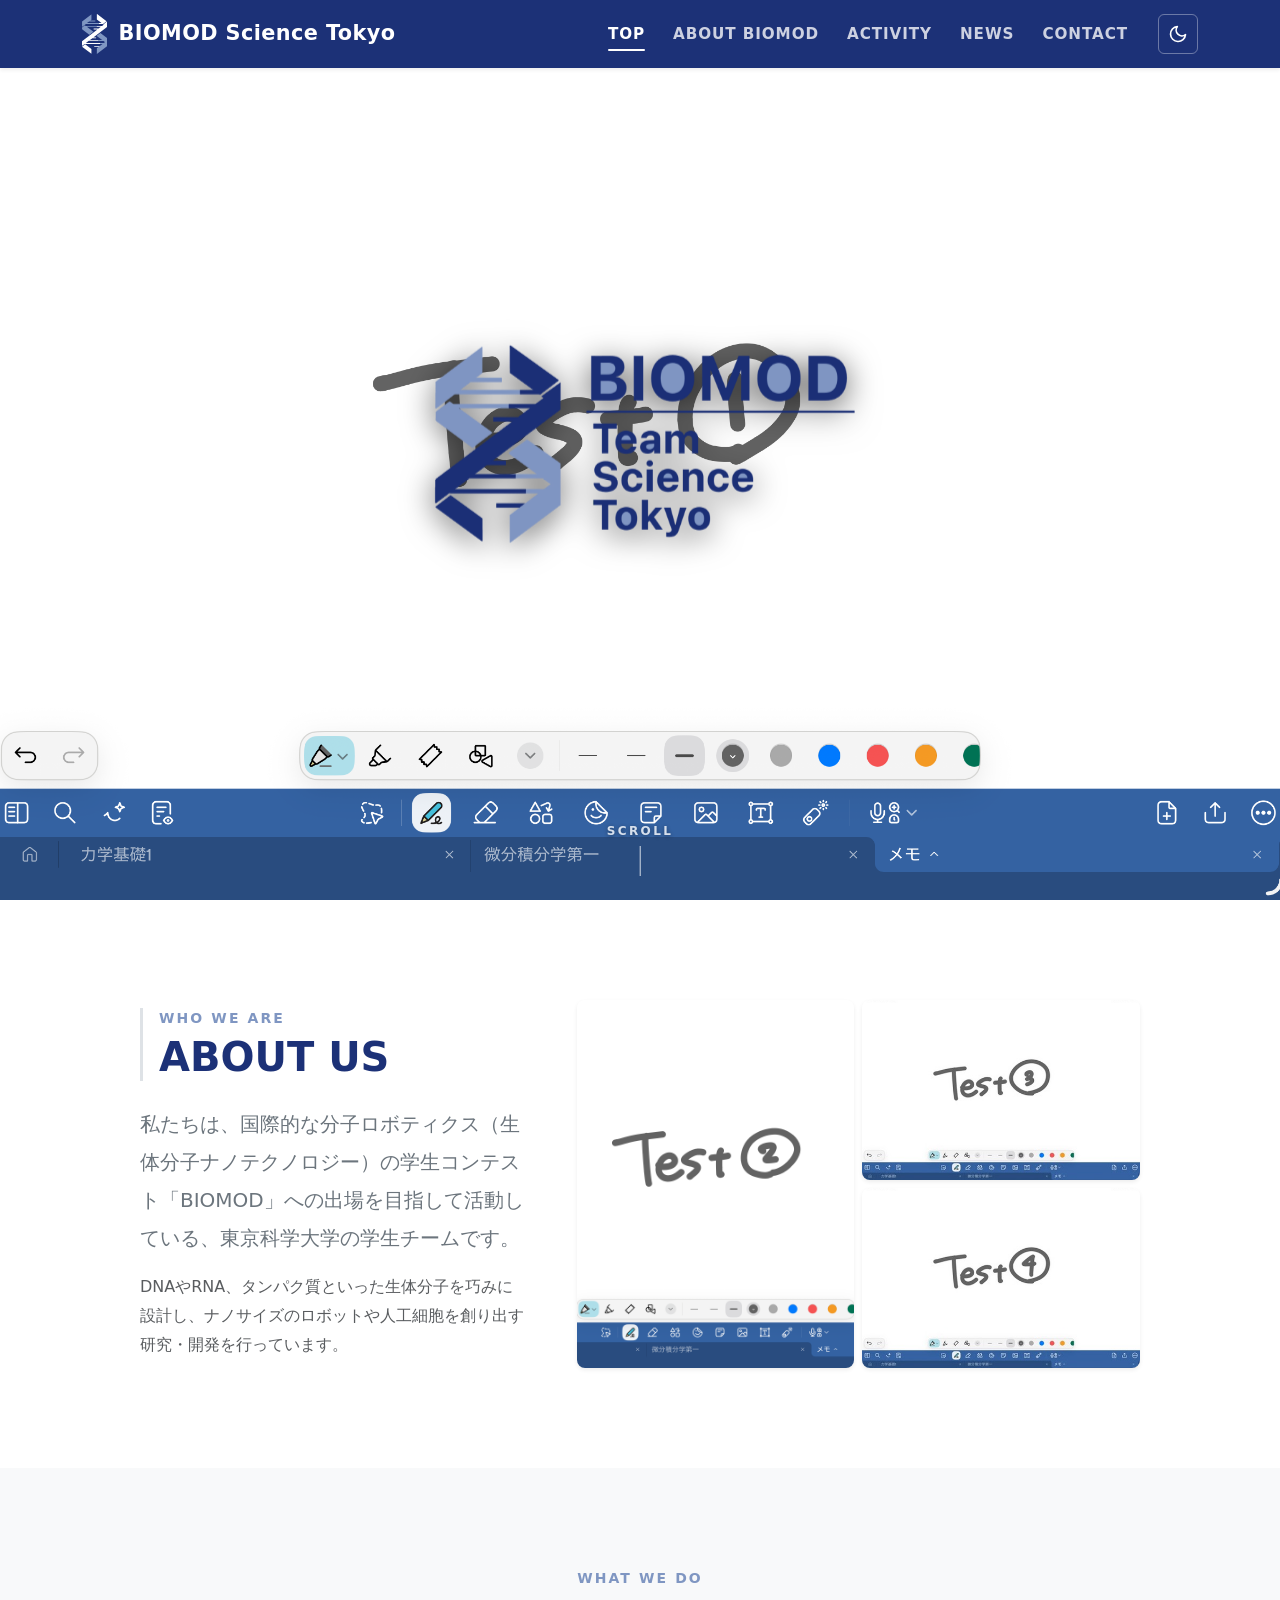
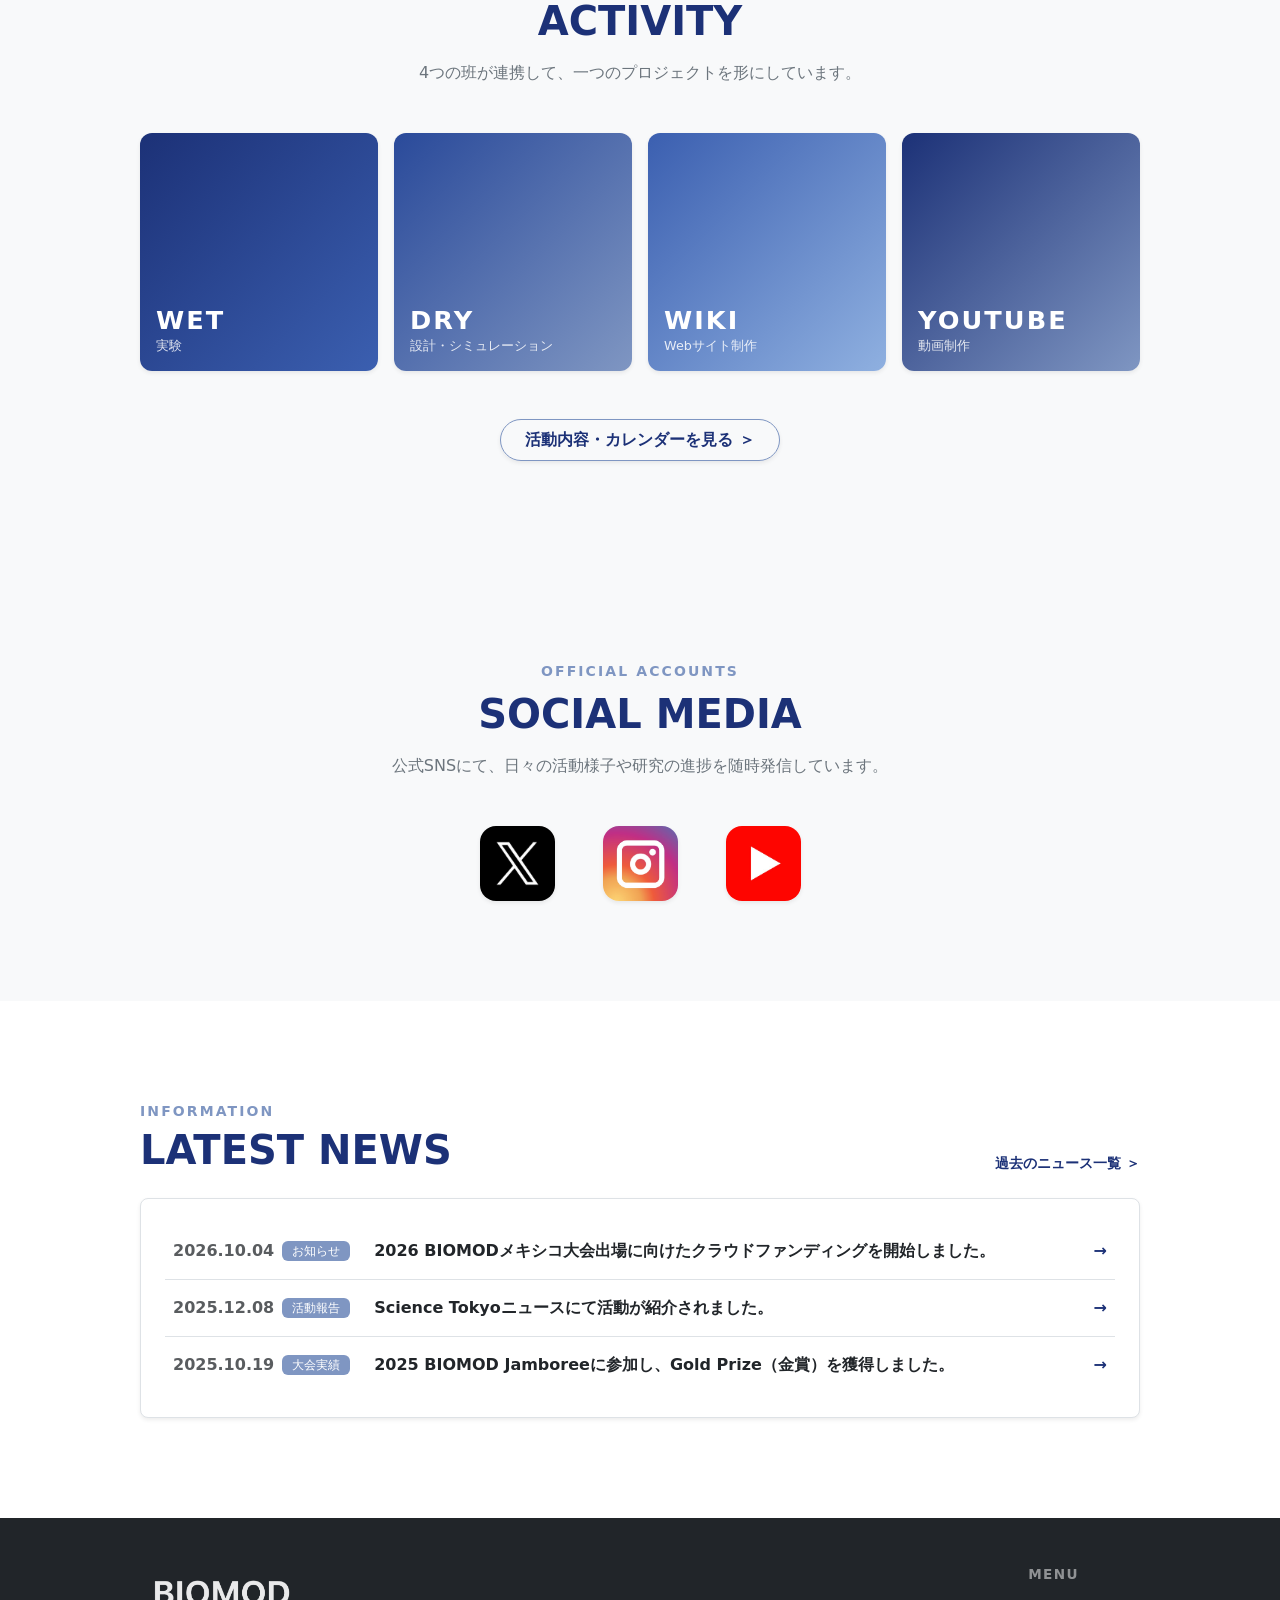
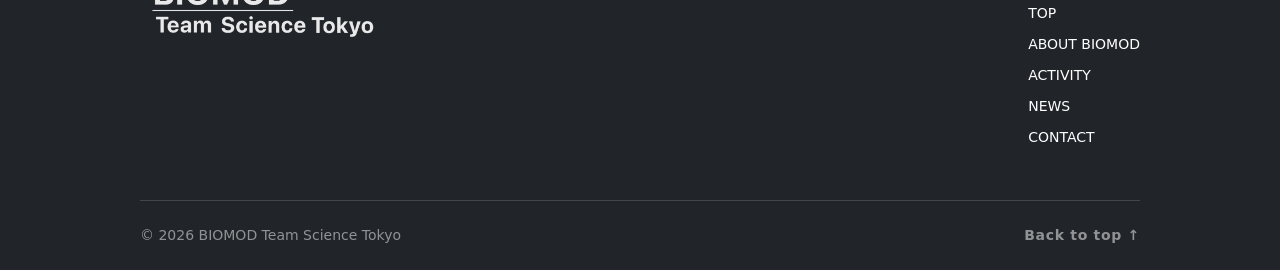
==== commit f057d197: "タブのアイコンとヘッダーのロゴマークを追加し、ヘッダーを見やすくする - ロゴのDNAマークを角を整えたSVGに描き直し(logo/mark.svg)、   favicon(svg/ico)とappl" ====
--- a/index.html
+++ b/index.html
@@ -5,6 +5,10 @@
     <meta charset="UTF-8">
     <meta name="viewport" content="width=device-width, initial-scale=1.0">
     <title>BIOMOD Team Science Tokyo</title>
+    <!-- タブに表示されるアイコン -->
+    <link rel="icon" href="logo/favicon.ico" sizes="any">
+    <link rel="icon" href="logo/favicon.svg" type="image/svg+xml">
+    <link rel="apple-touch-icon" href="logo/apple-touch-icon.png">
     <!-- 保存済み or OSの設定からテーマを先に決めて、読み込み時のちらつきを防ぐ -->
     <script>
         (function () {
--- a/style.css
+++ b/style.css
@@ -3,8 +3,8 @@
    ========================================= */
 /* 固定ヘッダーの高さ分全体のコンテンツを下に下げます */
 /* --nav-h はナビバーの高さ。狭い画面ではリンクが2段目に回るので高くなる */
-:root { --nav-h: 48px; }
-@media (max-width: 991.98px) { :root { --nav-h: 82px; } }
+:root { --nav-h: 68px; }
+@media (max-width: 991.98px) { :root { --nav-h: 100px; } }
 body { padding-top: var(--nav-h); }
 /* トップのヒーロー画像はナビバーの裏から始める */
 .hero-under-nav { margin-top: calc(-1 * var(--nav-h)); }
@@ -202,8 +202,8 @@
 
 /* ヘッダーの切り替えボタン */
 .theme-toggle {
-    width: 36px;
-    height: 36px;
+    width: 40px;
+    height: 40px;
     display: inline-flex;
     align-items: center;
     justify-content: center;
@@ -219,8 +219,8 @@
     border-color: rgba(255, 255, 255, 0.7);
 }
 .theme-icon {
-    width: 18px;
-    height: 18px;
+    width: 20px;
+    height: 20px;
     background-color: currentColor;
     -webkit-mask: var(--icon) center / contain no-repeat;
     mask: var(--icon) center / contain no-repeat;
@@ -255,10 +255,10 @@
         margin-top: 2px;
     }
     .site-nav .nav-link {
-        font-size: 0.8rem;
-        padding: 6px 8px !important;
-        letter-spacing: 0.03em;
+        font-size: 0.85rem;
+        padding: 10px 10px !important;
     }
+    .site-nav .nav-link::after { bottom: 4px; left: 10px; right: 10px; }
 }
 
 /* ニュース本文: 長いURLや英単語が画面外にはみ出さないよう折り返す */
@@ -536,3 +536,55 @@
 [data-bs-theme="dark"] .score-badge { background: #3a5aa8; }
 .official-inline { color: var(--brand-text); font-weight: 700; text-decoration: underline; }
 .official-inline:hover { color: var(--brand-text-hover); }
+
+/* ===== ヘッダー左端のロゴマーク（背景の紺に合わせ、紺の部分を白にしたもの） ===== */
+.brand-mark { height: 40px; width: auto; margin-right: .7rem; flex-shrink: 0; }
+
+/* ===== ヘッダーを見やすく（高さ・文字の大きさ・現在のページの下線） ===== */
+.site-header { padding-top: 14px; padding-bottom: 14px; }
+.site-header .navbar-brand {
+    font-size: 1.3rem;
+    letter-spacing: 0.02em;
+    padding: 0;
+    margin-right: 1.5rem;
+}
+.site-nav .nav-link {
+    position: relative;
+    font-size: 0.95rem;
+    font-weight: 600;
+    letter-spacing: 0.06em;
+    color: rgba(255, 255, 255, 0.78);
+    padding: 8px 14px !important;
+    transition: color 0.2s ease;
+}
+.site-nav .nav-link:hover,
+.site-nav .nav-link.active { color: #fff; }
+/* 現在のページ・ホバー中のリンクに下線を出す */
+.site-nav .nav-link::after {
+    content: "";
+    position: absolute;
+    left: 14px; right: 14px; bottom: 2px;
+    height: 2px;
+    border-radius: 1px;
+    background: #fff;
+    transform: scaleX(0);
+    transition: transform 0.25s ease;
+}
+.site-nav .nav-link:hover::after { transform: scaleX(1); opacity: .5; }
+.site-nav .nav-link.active::after { transform: scaleX(1); opacity: 1; }
+@media (max-width: 991.98px) {
+    .site-header { padding-top: 10px; padding-bottom: 0; }
+    .site-header .navbar-brand { font-size: 1.15rem; }
+    .site-header .brand-mark { height: 34px; }
+    .site-nav { margin-top: 10px; }
+}
+/* スマホ幅：5つのリンクが1段に収まるよう、文字間と余白を詰める */
+@media (max-width: 575.98px) {
+    .site-nav { column-gap: 0; }
+    .site-nav .nav-link {
+        font-size: 0.8rem;
+        letter-spacing: 0.01em;
+        padding: 10px 5px !important;
+    }
+    .site-nav .nav-link::after { left: 5px; right: 5px; }
+}
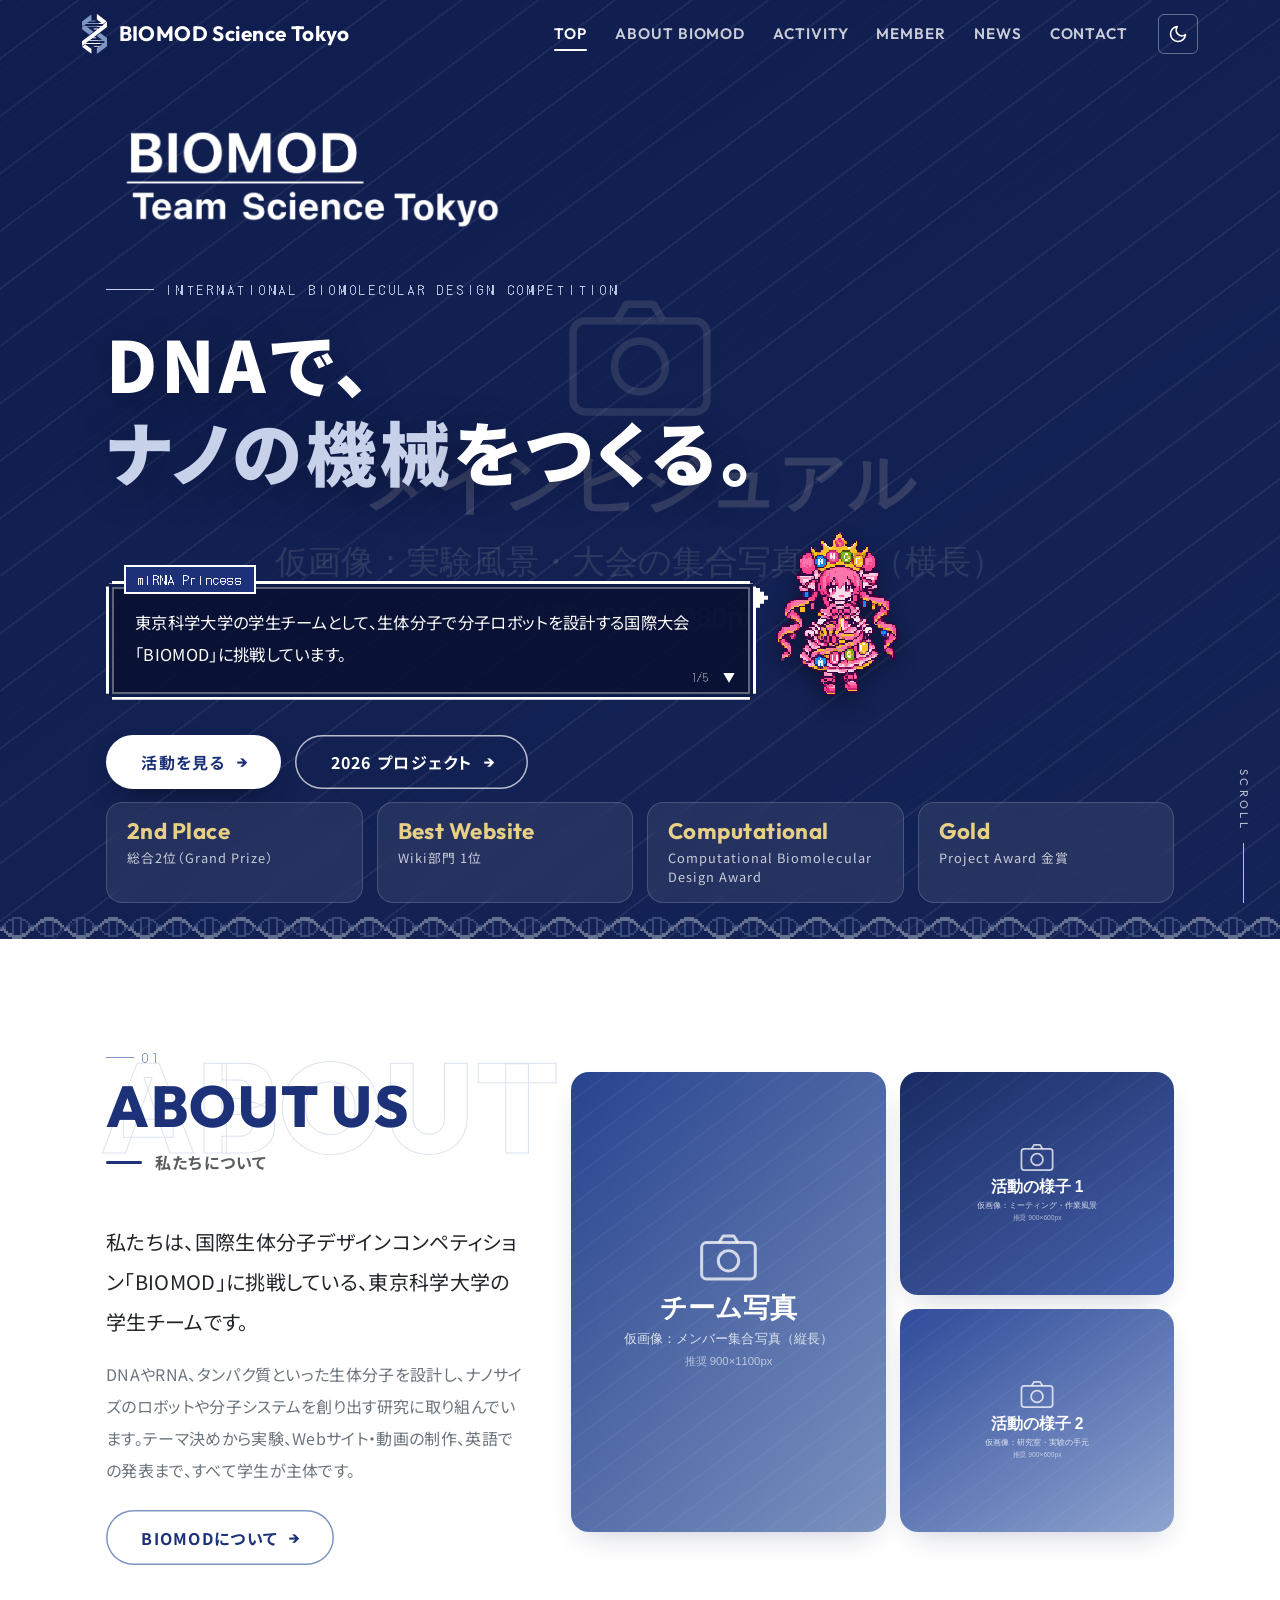
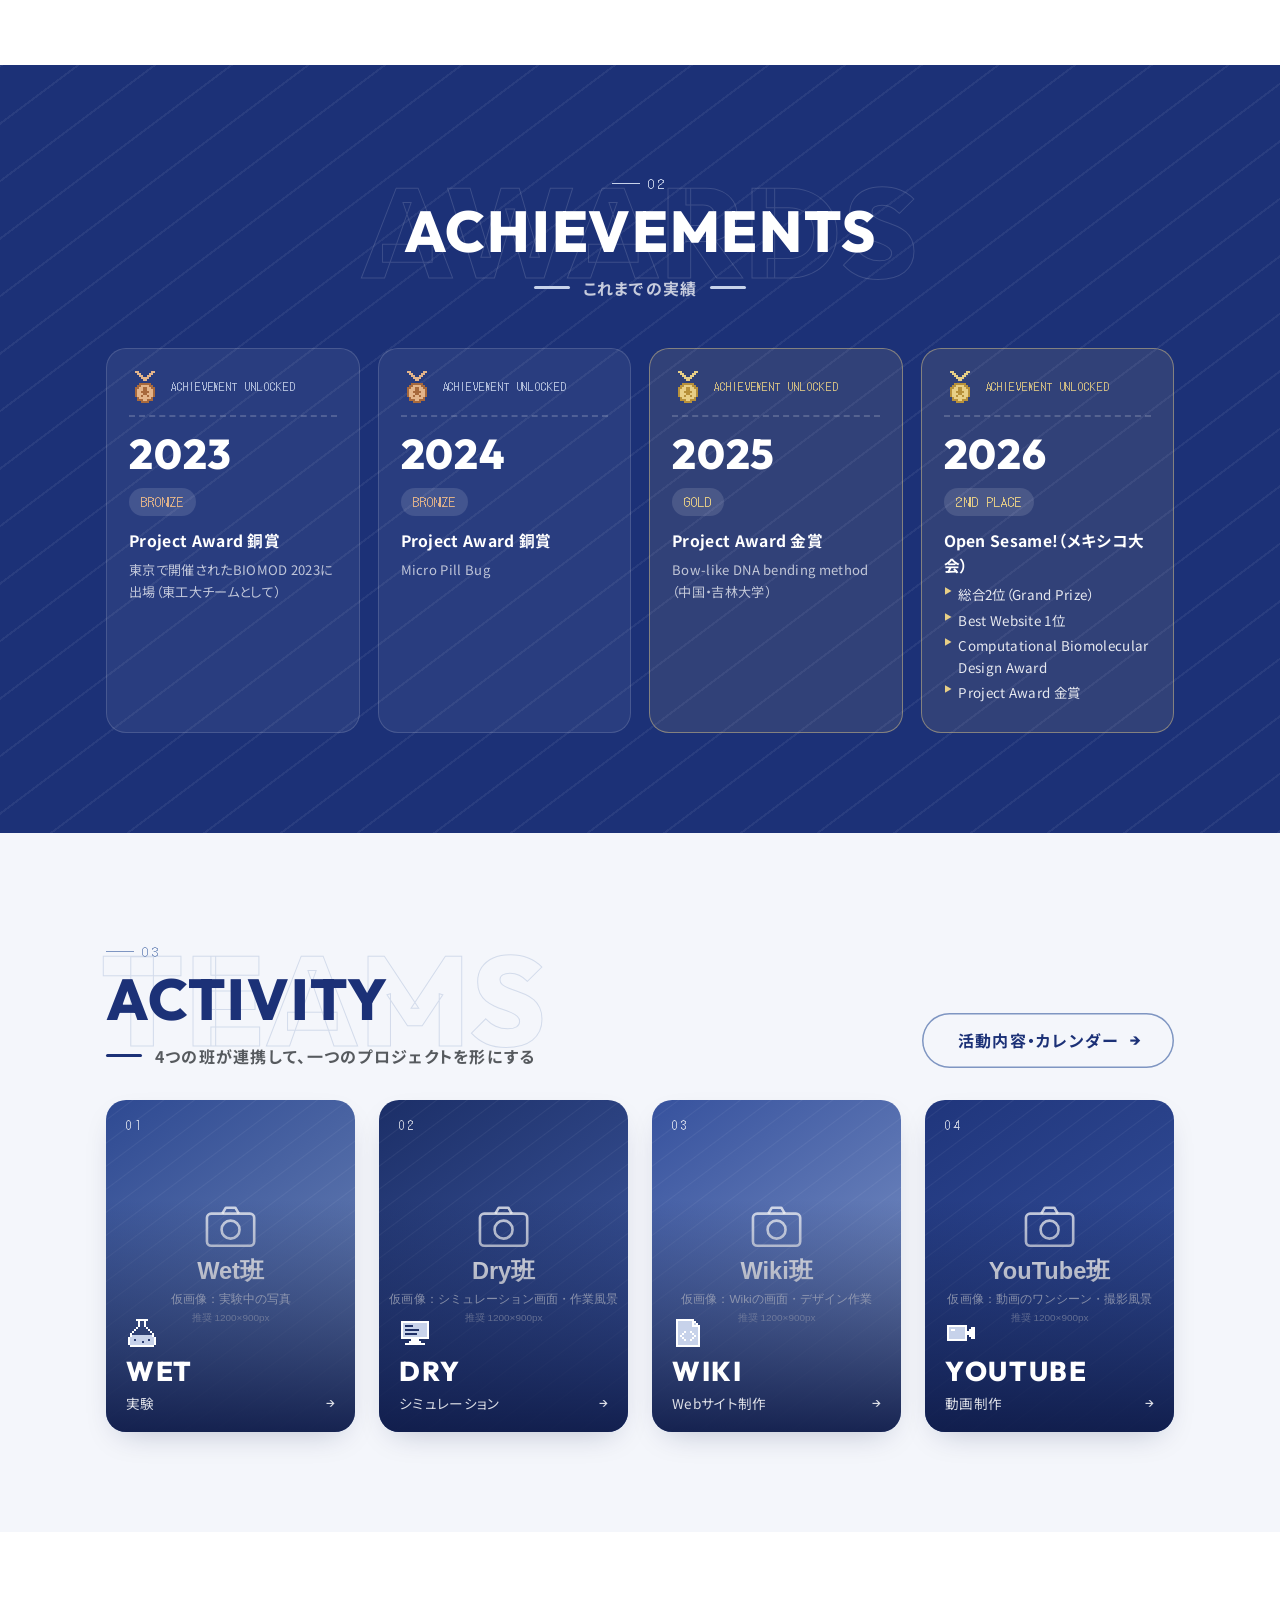
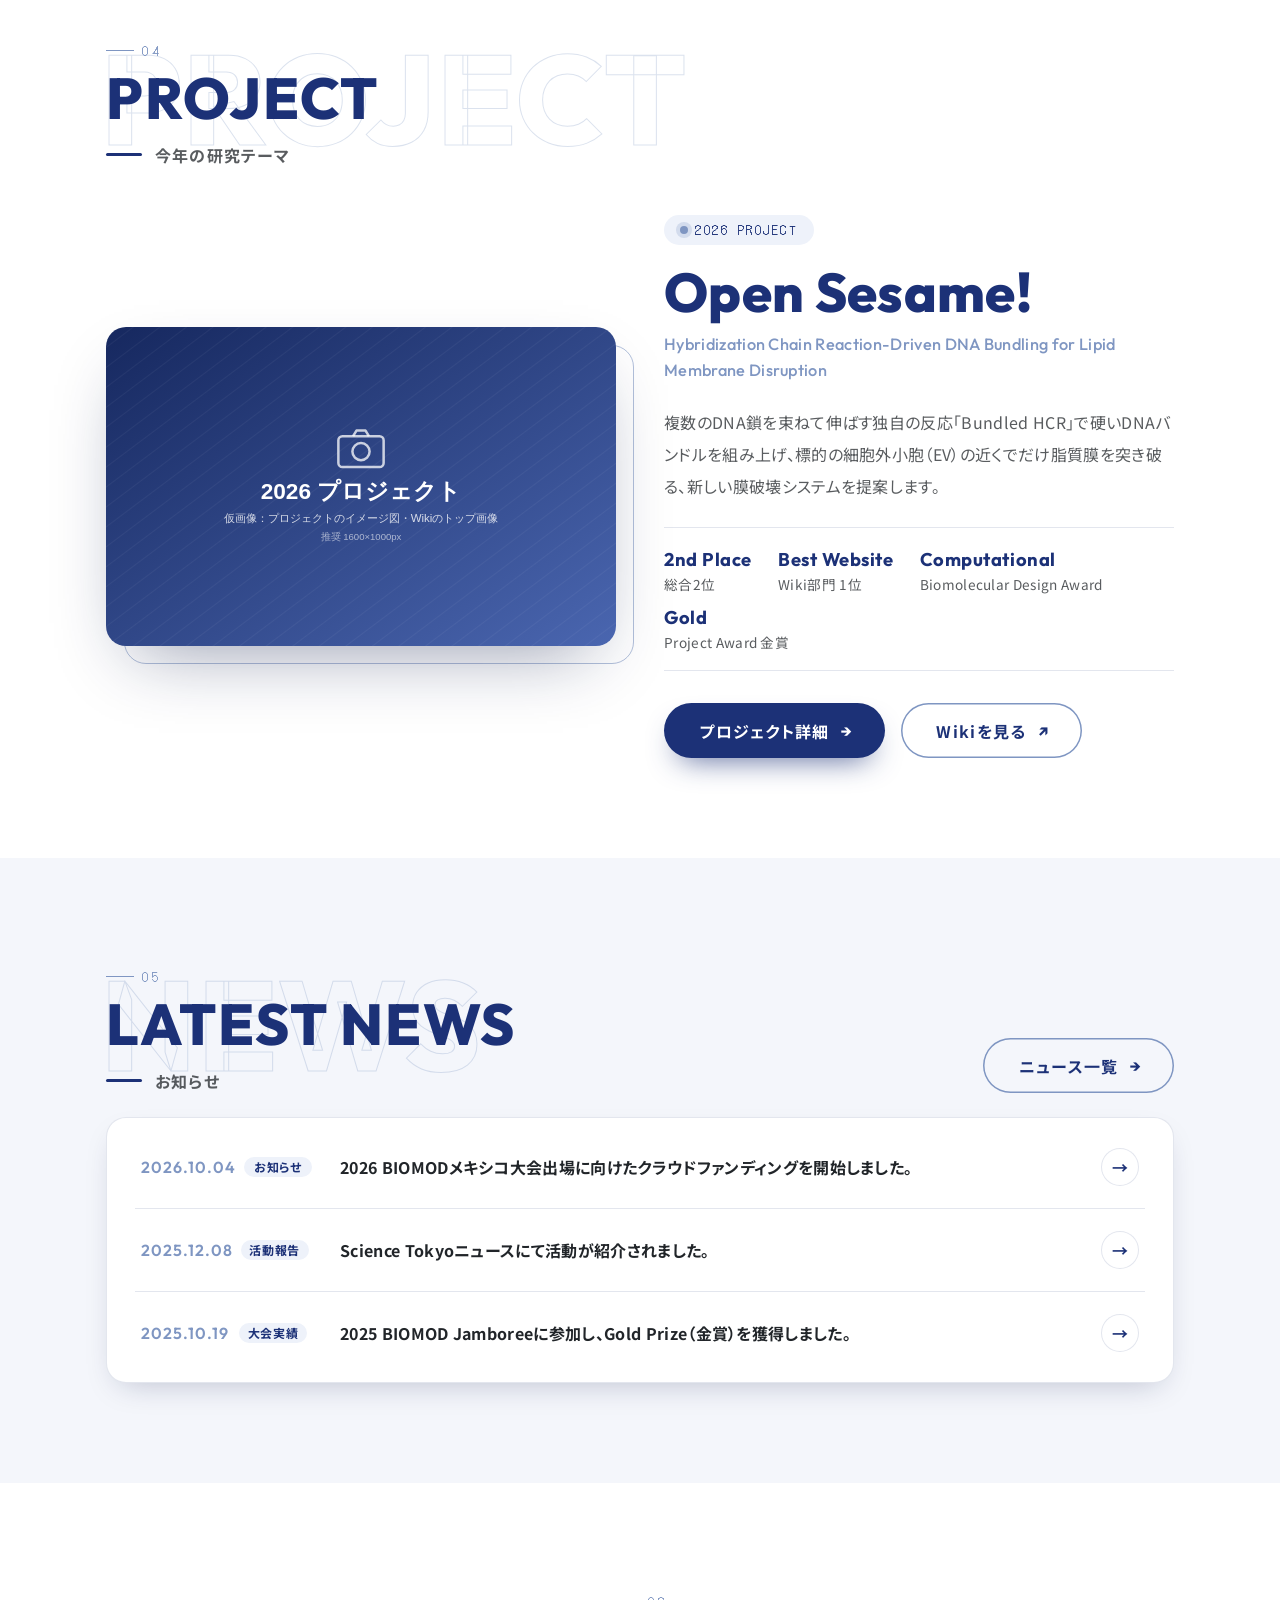
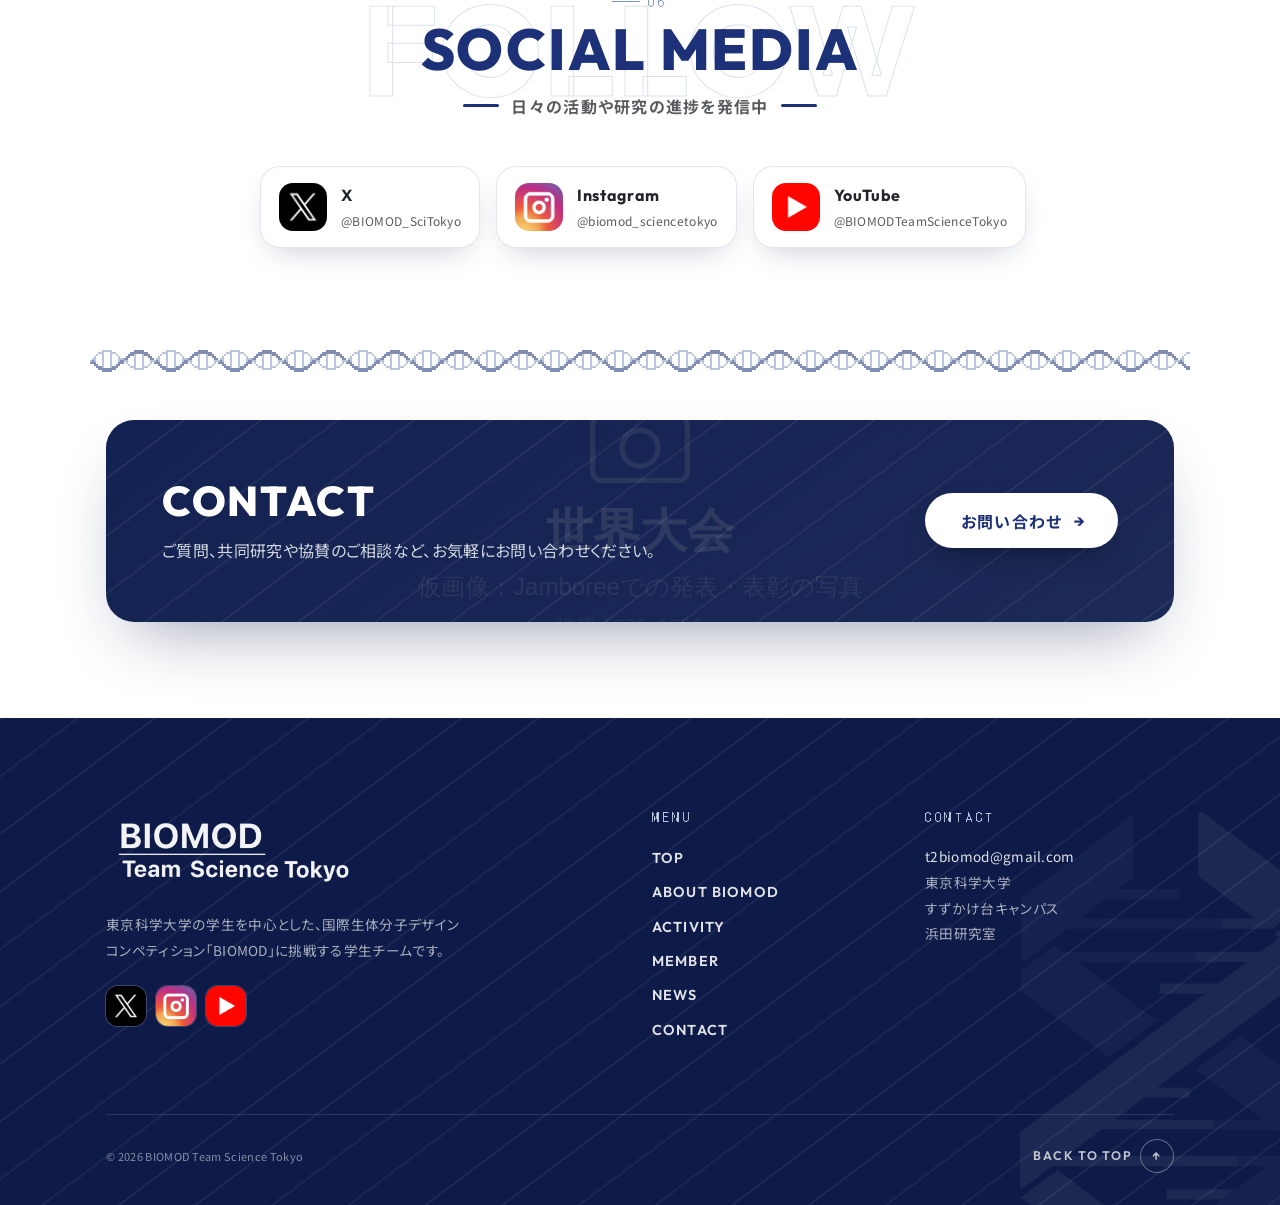
==== commit 794f114c: "諸々" ====
--- a/index.html
+++ b/index.html
@@ -18,152 +18,285 @@
             document.documentElement.setAttribute('data-bs-theme', t);
         })();
     </script>
+    <!-- フォント（英字見出し：Outfit / 日本語：Noto Sans JP） -->
+    <link rel="preconnect" href="https://fonts.googleapis.com">
+    <link rel="preconnect" href="https://fonts.gstatic.com" crossorigin>
+    <link href="https://fonts.googleapis.com/css2?family=Noto+Sans+JP:wght@400;500;700;900&family=Outfit:wght@500;600;700;800&family=DotGothic16&display=swap" rel="stylesheet">
     <link href="https://cdn.jsdelivr.net/npm/bootstrap@5.3.0/dist/css/bootstrap.min.css" rel="stylesheet">
     <link rel="stylesheet" href="style.css">
 </head>
 
-<body class="bg-light text-dark">
+<body class="bg-white text-dark is-top-page">
 
     <!-- ヘッダーがここに読み込まれる -->
     <div id="header-placeholder"></div>
 
-    <header class="position-relative shadow-sm hero-under-nav"
-        style="height: 100vh; min-height: 500px; background: url('img/test1.png') center/cover no-repeat; overflow: hidden;">
-        <div class="position-absolute top-50 start-50 translate-middle w-100 text-center p-3" style="z-index: 3;">
-            <div class="mx-auto" style="max-width: 550px; width: 100%;">
-                <img src="logo/team.png" alt="BIOMOD Team Science Tokyo" class="img-fluid logo-fade-in"
-                    style="filter: drop-shadow(0px 6px 16px rgba(0,0,0,0.6));">
+    <!-- ===== メインビジュアル =====
+         背景写真：img/placeholder/hero.svg を差し替え（横長 1920×1080 程度）。青いグラデーションが自動で重なります -->
+    <header class="hero hero-under-nav">
+        <div class="hero-bg" style="background-image: url('img/placeholder/hero.svg');"></div>
+        <div class="container hero-inner px-4 px-md-3" style="max-width: 1100px;">
+            <img src="logo/team-text.png" alt="BIOMOD Team Science Tokyo" class="hero-logo logo-fade-in">
+            <p class="hero-eyebrow">INTERNATIONAL BIOMOLECULAR DESIGN COMPETITION</p>
+            <!-- キャッチコピー（仮）。自由に書き換えてください -->
+            <h1 class="hero-title">DNAで、<br><span class="accent">ナノの機械</span>をつくる。</h1>
+            <!-- ===== キャラクターが話すメッセージウィンドウ =====
+                 ・ウィンドウをクリック/タップ（またはEnter）するとセリフが次に進み、最後まで行くと最初に戻ります
+                 ・セリフは下の <ol class="msg-lines"> の <li> を書き換え・追加・削除してください
+                 ・<li data-pose="jump"> のように書くと、そのセリフのときの姫のポーズを指定できます
+                   （talk：話す〈省略時〉 / jump：ジャンプ / dance：くるっと回る / wave：手を振る）
+                 ・ポーズの画像は img/character/princess/ にあります -->
+            <div class="msg-scene">
+                <div class="msg-box">
+                    <span class="msg-name">miRNA Princess</span>
+                    <div class="msg-window" data-typing role="button" tabindex="0" aria-label="クリックすると次のセリフへ進みます">
+                        <p aria-live="polite">東京科学大学の学生チームとして、生体分子で分子ロボットを設計する国際大会「BIOMOD」に挑戦しています。</p>
+                        <ol class="msg-lines" hidden>
+                            <li data-pose="talk">東京科学大学の学生チームとして、生体分子で分子ロボットを設計する国際大会「BIOMOD」に挑戦しています。</li>
+                            <li data-pose="jump">2026年のメキシコ大会では、総合2位、Best Website 1位、Computational Biomolecular Design Award、金賞を受賞しました！</li>
+                            <li data-pose="dance">研究は Wet・Dry・Wiki・YouTube の4つの班が連携して進めています。</li>
+                            <li data-pose="talk">今年のプロジェクトは「Open Sesame!」。DNAの束で、細胞外小胞の膜を開けることに挑みました。</li>
+                            <li data-pose="wave">くわしくは、下にスクロールして見てみてね。</li>
+                        </ol>
+                        <span class="msg-count" aria-hidden="true"></span>
+                        <span class="msg-cursor" aria-hidden="true">▼</span>
+                    </div>
+                    <span class="msg-tail" aria-hidden="true"></span>
+                </div>
+                <img src="img/character/princess/idle.gif" alt="" class="hero-chara" width="120" height="122"
+                    data-pose-idle="img/character/princess/idle.gif"
+                    data-pose-talk="img/character/princess/talk.gif"
+                    data-pose-jump="img/character/princess/jump.gif|1400"
+                    data-pose-dance="img/character/princess/dance.gif|4200"
+                    data-pose-wave="img/character/princess/wave.gif|1800">
+            </div>
+            <div class="hero-actions">
+                <a href="activity.html" class="btn-sb btn-sb-light">活動を見る</a>
+                <a href="about-biomod.html#project-2026" class="btn-sb btn-sb-ghost">2026 プロジェクト</a>
             </div>
         </div>
-        <div class="position-absolute bottom-0 start-50 translate-middle-x text-center text-white pb-4"
-            style="z-index: 3;">
-            <span class="small fw-bold"
-                style="letter-spacing: 0.2em; font-size: 0.75rem; opacity: 0.8; text-shadow: 0 1px 4px rgba(0,0,0,0.5);">SCROLL</span>
-            <div class="scroll-arrow mx-auto mt-1"
-                style="width: 1px; height: 30px; background-color: rgba(255,255,255,0.8); animation: scrollDown 2s infinite ease-in-out;">
-            </div>
+        <div class="container hero-stats px-4 px-md-3">
+            <!-- BIOMOD 2026 の受賞（出典：https://biomod.net/winners/） -->
+            <div class="hero-stat"><span class="hero-stat-num is-gold">2nd Place</span><span class="hero-stat-label">総合2位（Grand Prize）</span></div>
+            <div class="hero-stat"><span class="hero-stat-num is-gold">Best Website</span><span class="hero-stat-label">Wiki部門 1位</span></div>
+            <div class="hero-stat"><span class="hero-stat-num is-gold">Computational</span><span class="hero-stat-label">Computational Biomolecular Design Award</span></div>
+            <div class="hero-stat"><span class="hero-stat-num is-gold">Gold</span><span class="hero-stat-label">Project Award 金賞</span></div>
         </div>
+        <span class="hero-scroll" aria-hidden="true">SCROLL</span>
+        <div class="hero-dna" aria-hidden="true"></div>
     </header>
 
-    <main class="w-100 overflow-hidden">
-
-        <!-- 1. ABOUT US & ギャラリー（テキストと画像の統合レイアウト） -->
-        <section class="fade-in-section section-padding bg-white">
-            <div class="container px-3 px-md-0" style="max-width: 1000px;"> <!-- 画像と並べるため最大幅を少し広げています -->
+    <main class="w-100">
+
+        <!-- ===== 01 ABOUT US ===== -->
+        <section class="fade-in-section section-padding">
+            <div class="container px-4 px-md-3" style="max-width: 1100px;">
                 <div class="row align-items-center gx-5 gy-5">
-
-                    <!-- 左側：テキストエリア -->
                     <div class="col-lg-5">
-                        <!-- 見出しに左線のアクセントを追加 -->
-                        <div class="border-start border-custom-blue border-3 ps-3 mb-4">
-                            <span class="text-custom-sub fw-bold small tracking-widest d-block mb-1">WHO WE ARE</span>
-                            <h2 class="display-6 fw-bold text-custom-blue m-0">ABOUT US</h2>
-                        </div>
-                        <p class="fs-5 text-secondary mb-3" style="line-height: 1.9;">
-                            私たちは、国際的な分子ロボティクス（生体分子ナノテクノロジー）の学生コンテスト「BIOMOD」への出場を目指して活動している、東京科学大学の学生チームです。
+                        <div class="sec-head">
+                            <span class="sec-num">01</span>
+                            <h2 class="sec-title" data-bg="ABOUT">ABOUT US</h2>
+                            <p class="sec-sub">私たちについて</p>
+                        </div>
+                        <p class="fs-5 mb-3" style="line-height: 2;">
+                            私たちは、国際生体分子デザインコンペティション「BIOMOD」に挑戦している、東京科学大学の学生チームです。
                         </p>
-                        <p class="fs-6 text-muted mb-0" style="line-height: 1.8;">
-                            DNAやRNA、タンパク質といった生体分子を巧みに設計し、ナノサイズのロボットや人工細胞を創り出す研究・開発を行っています。
+                        <p class="text-secondary mb-4" style="line-height: 2;">
+                            DNAやRNA、タンパク質といった生体分子を設計し、ナノサイズのロボットや分子システムを創り出す研究に取り組んでいます。テーマ決めから実験、Webサイト・動画の制作、英語での発表まで、すべて学生が主体です。
                         </p>
-                    </div>
-
-                    <!-- 画像ギャラリー -->
+                        <a href="about-biomod.html" class="btn-sb btn-sb-outline">BIOMODについて</a>
+                    </div>
+                    <!-- 写真3枚：img/placeholder/about-1〜3.svg を差し替え -->
                     <div class="col-lg-7">
-                        <div class="row g-2">
-                            <div class="col-6">
-                                <img src="img/test2.png" alt="風景1" class="img-fluid w-100 rounded-3 shadow-sm"
-                                    style="height: 100%; min-height: 368px; object-fit: cover;">
+                        <div class="mosaic-wrap">
+                            <div class="mosaic">
+                                <img src="img/placeholder/about-1.svg" alt="チームの集合写真">
+                                <img src="img/placeholder/about-2.svg" alt="活動の様子">
+                                <img src="img/placeholder/about-3.svg" alt="実験の様子">
                             </div>
-                            <!-- 右列：画像2枚を縦に並べる -->
-                            <div class="col-6 d-flex flex-column gap-2">
-                                <img src="img/test3.png" alt="風景2" class="img-fluid w-100 rounded-3 shadow-sm"
-                                    style="height: 180px; object-fit: cover;">
-                                <img src="img/test4.png" alt="風景3" class="img-fluid w-100 rounded-3 shadow-sm"
-                                    style="height: 180px; object-fit: cover;">
-                            </div>
-                        </div>
-                    </div>
-
-                </div>
-            </div>
-        </section>
-
-        <!-- 2. ACTIVITY（活動ページへの導線） -->
+                        </div>
+                    </div>
+                </div>
+            </div>
+        </section>
+
+        <!-- ===== 02 ACHIEVEMENTS（受賞歴） ===== -->
+        <section class="band-blue section-padding">
+            <div class="container px-4 px-md-3" style="max-width: 1100px;">
+                <div class="sec-head sec-head-light text-center">
+                    <span class="sec-num">02</span>
+                    <h2 class="sec-title" data-bg="AWARDS">ACHIEVEMENTS</h2>
+                    <p class="sec-sub">これまでの実績</p>
+                </div>
+                <div class="award-grid fade-in-section">
+                    <div class="award-card">
+                        <div class="unlock"><span class="px-icon px-medal" aria-hidden="true"></span>ACHIEVEMENT UNLOCKED</div>
+                        <div class="award-year">2023</div>
+                        <span class="award-medal bronze">BRONZE</span>
+                        <p class="award-title">Project Award 銅賞</p>
+                        <p class="award-note">東京で開催されたBIOMOD 2023に出場（東工大チームとして）</p>
+                    </div>
+                    <div class="award-card">
+                        <div class="unlock"><span class="px-icon px-medal" aria-hidden="true"></span>ACHIEVEMENT UNLOCKED</div>
+                        <div class="award-year">2024</div>
+                        <span class="award-medal bronze">BRONZE</span>
+                        <p class="award-title">Project Award 銅賞</p>
+                        <p class="award-note">Micro Pill Bug</p>
+                    </div>
+                    <div class="award-card is-gold">
+                        <div class="unlock"><span class="px-icon px-medal" aria-hidden="true"></span>ACHIEVEMENT UNLOCKED</div>
+                        <div class="award-year">2025</div>
+                        <span class="award-medal gold">GOLD</span>
+                        <p class="award-title">Project Award 金賞</p>
+                        <p class="award-note">Bow-like DNA bending method（中国・吉林大学）</p>
+                    </div>
+                    <div class="award-card is-gold">
+                        <div class="unlock"><span class="px-icon px-medal" aria-hidden="true"></span>ACHIEVEMENT UNLOCKED</div>
+                        <div class="award-year">2026</div>
+                        <span class="award-medal gold">2ND PLACE</span>
+                        <p class="award-title">Open Sesame!（メキシコ大会）</p>
+                        <ul class="award-list">
+                            <li>総合2位（Grand Prize）</li>
+                            <li>Best Website 1位</li>
+                            <li>Computational Biomolecular Design Award</li>
+                            <li>Project Award 金賞</li>
+                        </ul>
+                    </div>
+                </div>
+            </div>
+        </section>
+
+        <!-- ===== 03 ACTIVITY（4つの班） ===== -->
         <section class="fade-in-section section-padding bg-light">
-            <div class="container px-3 px-md-0 text-center" style="max-width: 1000px;">
-                <span class="text-custom-sub fw-bold small tracking-widest d-block mb-2">WHAT WE DO</span>
-                <h2 class="display-6 fw-bold text-custom-blue mb-3">ACTIVITY</h2>
-                <p class="text-secondary mb-5 fs-6">4つの班が連携して、一つのプロジェクトを形にしています。</p>
-
-                <div class="row g-3 mb-5 text-start">
-                    <div class="col-6 col-md-3">
-                        <a href="activity.html#wet" class="team-tile team-visual-wet">
-                            <span class="team-tile-label">WET</span><span class="team-tile-sub">実験</span>
+            <div class="container px-4 px-md-3" style="max-width: 1100px;">
+                <div class="d-flex flex-wrap justify-content-between align-items-end gap-3 mb-2">
+                    <div class="sec-head mb-4">
+                        <span class="sec-num">03</span>
+                        <h2 class="sec-title" data-bg="TEAMS">ACTIVITY</h2>
+                        <p class="sec-sub">4つの班が連携して、一つのプロジェクトを形にする</p>
+                    </div>
+                    <a href="activity.html" class="btn-sb btn-sb-outline mb-4">活動内容・カレンダー</a>
+                </div>
+                <!-- 写真：img/placeholder/wet・dry・wiki・youtube.svg を差し替え -->
+                <div class="row g-3 g-md-4">
+                    <div class="col-6 col-lg-3">
+                        <a href="activity.html#wet" class="photo-tile">
+                            <img src="img/placeholder/wet.svg" alt="">
+                            <span class="photo-tile-num">01</span>
+                            <span class="photo-tile-body"><span class="px-icon px-wet" aria-hidden="true"></span><span class="photo-tile-en">WET</span><span class="photo-tile-jp">実験</span></span>
                         </a>
                     </div>
-                    <div class="col-6 col-md-3">
-                        <a href="activity.html#dry" class="team-tile team-visual-dry">
-                            <span class="team-tile-label">DRY</span><span class="team-tile-sub">設計・シミュレーション</span>
+                    <div class="col-6 col-lg-3">
+                        <a href="activity.html#dry" class="photo-tile">
+                            <img src="img/placeholder/dry.svg" alt="">
+                            <span class="photo-tile-num">02</span>
+                            <span class="photo-tile-body"><span class="px-icon px-dry" aria-hidden="true"></span><span class="photo-tile-en">DRY</span><span class="photo-tile-jp">シミュレーション</span></span>
                         </a>
                     </div>
-                    <div class="col-6 col-md-3">
-                        <a href="activity.html#wiki" class="team-tile team-visual-wiki">
-                            <span class="team-tile-label">WIKI</span><span class="team-tile-sub">Webサイト制作</span>
+                    <div class="col-6 col-lg-3">
+                        <a href="activity.html#wiki" class="photo-tile">
+                            <img src="img/placeholder/wiki.svg" alt="">
+                            <span class="photo-tile-num">03</span>
+                            <span class="photo-tile-body"><span class="px-icon px-wiki" aria-hidden="true"></span><span class="photo-tile-en">WIKI</span><span class="photo-tile-jp">Webサイト制作</span></span>
                         </a>
                     </div>
-                    <div class="col-6 col-md-3">
-                        <a href="activity.html#youtube" class="team-tile team-visual-youtube">
-                            <span class="team-tile-label">YOUTUBE</span><span class="team-tile-sub">動画制作</span>
+                    <div class="col-6 col-lg-3">
+                        <a href="activity.html#youtube" class="photo-tile">
+                            <img src="img/placeholder/youtube.svg" alt="">
+                            <span class="photo-tile-num">04</span>
+                            <span class="photo-tile-body"><span class="px-icon px-youtube" aria-hidden="true"></span><span class="photo-tile-en">YOUTUBE</span><span class="photo-tile-jp">動画制作</span></span>
                         </a>
                     </div>
                 </div>
-
-                <a href="activity.html" class="btn btn-outline-primary border-custom-sub text-custom-blue fw-bold px-4 py-2 rounded-pill shadow-sm">
-                    活動内容・カレンダーを見る ＞
-                </a>
-            </div>
-        </section>
-
-        <!-- 3. SOCIAL MEDIA -->
-        <section class="fade-in-section section-padding bg-light text-center">
-            <div class="container px-3 px-md-0" style="max-width: 1000px;">
-                <span class="text-custom-sub fw-bold small tracking-widest d-block mb-2">OFFICIAL ACCOUNTS</span>
-                <h2 class="display-6 fw-bold text-custom-blue mb-3">SOCIAL MEDIA</h2>
-                <p class="text-secondary mb-5 fs-6">公式SNSにて、日々の活動様子や研究の進捗を随時発信しています。</p>
-
-                <div class="d-flex justify-content-center align-items-center gap-4 gap-md-5">
-                    <a href="https://x.com/BIOMOD_SciTokyo" target="_blank" class="sns-card">
-                        <img src="logo/x.jpeg" alt="公式X" class="rounded-4 shadow-sm">
+            </div>
+        </section>
+
+        <!-- ===== 04 PROJECT 2026 ===== -->
+        <section class="fade-in-section section-padding feature">
+            <div class="container px-4 px-md-3" style="max-width: 1100px;">
+                <div class="sec-head">
+                    <span class="sec-num">04</span>
+                    <h2 class="sec-title" data-bg="PROJECT">PROJECT</h2>
+                    <p class="sec-sub">今年の研究テーマ</p>
+                </div>
+                <div class="row align-items-center gx-5 gy-5">
+                    <!-- 画像：img/placeholder/project-2026.svg を差し替え -->
+                    <div class="col-lg-6">
+                        <div class="photo-frame" style="aspect-ratio: 16 / 10;">
+                            <img src="img/placeholder/project-2026.svg" alt="2026プロジェクトのイメージ">
+                        </div>
+                    </div>
+                    <div class="col-lg-6">
+                        <span class="feature-label">2026 PROJECT</span>
+                        <h3 class="feature-title">Open Sesame!</h3>
+                        <p class="feature-subtitle">Hybridization Chain Reaction-Driven DNA Bundling for Lipid Membrane Disruption</p>
+                        <p class="feature-text mb-0">複数のDNA鎖を束ねて伸ばす独自の反応「Bundled HCR」で硬いDNAバンドルを組み上げ、標的の細胞外小胞（EV）の近くでだけ脂質膜を突き破る、新しい膜破壊システムを提案します。</p>
+                        <div class="feature-meta">
+                            <div><b>2nd Place</b>総合2位</div>
+                            <div><b>Best Website</b>Wiki部門 1位</div>
+                            <div><b>Computational</b>Biomolecular Design Award</div>
+                            <div><b>Gold</b>Project Award 金賞</div>
+                        </div>
+                        <div class="d-flex flex-wrap gap-3">
+                            <a href="about-biomod.html#project-2026" class="btn-sb">プロジェクト詳細</a>
+                            <a href="https://biomod-sciencetokyo.github.io/2026project/index.html" target="_blank" rel="noopener" class="btn-sb btn-sb-outline ext">Wikiを見る</a>
+                        </div>
+                    </div>
+                </div>
+            </div>
+        </section>
+
+        <!-- ===== 05 NEWS ===== -->
+        <section class="fade-in-section section-padding bg-light">
+            <div class="container px-4 px-md-3" style="max-width: 1100px;">
+                <div class="d-flex flex-wrap justify-content-between align-items-end gap-3">
+                    <div class="sec-head mb-4">
+                        <span class="sec-num">05</span>
+                        <h2 class="sec-title" data-bg="NEWS">LATEST NEWS</h2>
+                        <p class="sec-sub">お知らせ</p>
+                    </div>
+                    <a href="news.html" class="btn-sb btn-sb-outline mb-4">ニュース一覧</a>
+                </div>
+                <div id="news-list" class="panel news-panel">
+                    <p class="text-muted text-center my-4">読み込み中...</p>
+                </div>
+            </div>
+        </section>
+
+        <!-- ===== 06 SNS ===== -->
+        <section class="fade-in-section section-padding">
+            <div class="container px-4 px-md-3" style="max-width: 1100px;">
+                <div class="sec-head text-center">
+                    <span class="sec-num">06</span>
+                    <h2 class="sec-title" data-bg="FOLLOW">SOCIAL MEDIA</h2>
+                    <p class="sec-sub">日々の活動や研究の進捗を発信中</p>
+                </div>
+                <div class="sns-row">
+                    <a href="https://x.com/BIOMOD_SciTokyo" target="_blank" rel="noopener" class="panel sns-big">
+                        <img src="logo/x.jpeg" alt=""><span><b>X</b><small>@BIOMOD_SciTokyo</small></span>
                     </a>
-                    <a href="https://www.instagram.com/biomod_sciencetokyo/" target="_blank" class="sns-card">
-                        <img src="logo/instagram.jpeg" alt="公式Instagram" class="rounded-4 shadow-sm">
+                    <a href="https://www.instagram.com/biomod_sciencetokyo/" target="_blank" rel="noopener" class="panel sns-big">
+                        <img src="logo/instagram.jpeg" alt=""><span><b>Instagram</b><small>@biomod_sciencetokyo</small></span>
                     </a>
-                    <a href="https://www.youtube.com/@BIOMODTeamScienceTokyo" target="_blank" class="sns-card">
-                        <img src="logo/youtube.jpeg" alt="公式YouTube" class="rounded-4 shadow-sm">
+                    <a href="https://www.youtube.com/@BIOMODTeamScienceTokyo" target="_blank" rel="noopener" class="panel sns-big">
+                        <img src="logo/youtube.jpeg" alt=""><span><b>YouTube</b><small>@BIOMODTeamScienceTokyo</small></span>
                     </a>
                 </div>
             </div>
         </section>
 
-        <!-- 4. LATEST NEWS -->
-        <section class="fade-in-section section-padding bg-white">
-            <div class="container px-3 px-md-0" style="max-width: 1000px;">
-                <div class="d-flex justify-content-between align-items-end mb-4">
+        <div class="container px-4 px-md-3 mb-5"><div class="pixel-divider" aria-hidden="true"></div></div>
+
+        <!-- ===== CONTACT への誘導 ===== -->
+        <section class="fade-in-section pb-5 mb-5">
+            <div class="container px-4 px-md-3" style="max-width: 1100px;">
+                <!-- 背景写真：img/placeholder/jamboree.svg を差し替え -->
+                <div class="cta-band" style="--cta-img: url('img/placeholder/jamboree.svg');">
                     <div>
-                        <span class="text-custom-sub fw-bold small tracking-widest d-block mb-1">INFORMATION</span>
-                        <h2 class="display-6 fw-bold text-custom-blue mb-0">LATEST NEWS</h2>
-                    </div>
-                    <a href="news.html"
-                        class="small text-decoration-none text-custom-blue fw-bold d-none d-md-inline">過去のニュース一覧 ＞</a>
-                </div>
-
-                <!-- 白背景のカードとしてまとめ、影をつける -->
-                <div id="news-list" class="bg-white rounded-3 shadow-sm p-3 p-md-4 border">
-                    <p class="text-muted text-center my-4">読み込み中...</p>
-                </div>
-
-                <div class="text-center mt-4 d-md-none">
-                    <a href="news.html" class="small text-decoration-none text-custom-blue fw-bold">過去のニュース一覧 ＞</a>
+                        <h2>CONTACT</h2>
+                        <p>ご質問、共同研究や協賛のご相談など、お気軽にお問い合わせください。</p>
+                    </div>
+                    <a href="contact.html" class="btn-sb btn-sb-light flex-shrink-0">お問い合わせ</a>
                 </div>
             </div>
         </section>
@@ -180,4 +313,4 @@
 
 </body>
 
-</html>+</html>
--- a/style.css
+++ b/style.css
@@ -226,10 +226,10 @@
     mask: var(--icon) center / contain no-repeat;
 }
 .theme-icon.icon-moon {
-    --icon: url("data:image/svg+xml,%3Csvg xmlns='http://www.w3.org/2000/svg' viewBox='0 0 24 24' fill='none' stroke='black' stroke-width='2' stroke-linecap='round' stroke-linejoin='round'%3E%3Cpath d='M21 12.8A9 9 0 1 1 11.2 3a7 7 0 0 0 9.8 9.8z'/%3E%3C/svg%3E");
+    --icon: url("data:image/svg+xml,%3Csvg%20xmlns='http://www.w3.org/2000/svg'%20viewBox='0%200%2024%2024'%20fill='none'%20stroke='black'%20stroke-width='2'%20stroke-linecap='round'%20stroke-linejoin='round'%3E%3Cpath%20d='M21%2012.8A9%209%200%201%201%2011.2%203a7%207%200%200%200%209.8%209.8z'/%3E%3C/svg%3E");
 }
 .theme-icon.icon-sun {
-    --icon: url("data:image/svg+xml,%3Csvg xmlns='http://www.w3.org/2000/svg' viewBox='0 0 24 24' fill='none' stroke='black' stroke-width='2' stroke-linecap='round'%3E%3Ccircle cx='12' cy='12' r='4'/%3E%3Cpath d='M12 2v2M12 20v2M4.9 4.9l1.4 1.4M17.7 17.7l1.4 1.4M2 12h2M20 12h2M4.9 19.1l1.4-1.4M17.7 6.3l1.4-1.4'/%3E%3C/svg%3E");
+    --icon: url("data:image/svg+xml,%3Csvg%20xmlns='http://www.w3.org/2000/svg'%20viewBox='0%200%2024%2024'%20fill='none'%20stroke='black'%20stroke-width='2'%20stroke-linecap='round'%3E%3Ccircle%20cx='12'%20cy='12'%20r='4'/%3E%3Cpath%20d='M12%202v2M12%2020v2M4.9%204.9l1.4%201.4M17.7%2017.7l1.4%201.4M2%2012h2M20%2012h2M4.9%2019.1l1.4-1.4M17.7%206.3l1.4-1.4'/%3E%3C/svg%3E");
 }
 /* ライト時は月（ダークへ）、ダーク時は太陽（ライトへ）を表示 */
 .theme-toggle .icon-sun { display: none; }
@@ -314,10 +314,10 @@
     letter-spacing: 0.15em;
     opacity: 0.8;
 }
-.team-visual-wet     { background: linear-gradient(135deg, #1c3177, #3b5fb0); }
-.team-visual-dry     { background: linear-gradient(135deg, #2a4a9a, #7f96c2); }
-.team-visual-wiki    { background: linear-gradient(135deg, #3b5fb0, #8fb0e0); }
-.team-visual-youtube { background: linear-gradient(135deg, #1c3177, #7f96c2); }
+.team-visual-wet     { background: #1c3177; }
+.team-visual-dry     { background: #2c4a9a; }
+.team-visual-wiki    { background: #3b5fb0; }
+.team-visual-youtube { background: #1c3177; }
 
 /* 年度切り替えタブ */
 .year-tabs { gap: 8px; }
@@ -511,7 +511,7 @@
     display: flex; align-items: center; justify-content: space-between; gap: 24px;
     max-width: 880px; margin: 0 auto; padding: 32px 40px;
     color: #fff; text-decoration: none;
-    background: linear-gradient(120deg, #1c3177 0%, #3a5aa8 100%);
+    background: #1c3177;
     border-radius: 16px; box-shadow: 0 10px 30px rgba(28, 49, 119, .25);
     transition: transform .2s ease, box-shadow .2s ease;
 }
@@ -532,7 +532,7 @@
     .official-cta { flex-direction: column; align-items: flex-start; padding: 28px 24px; }
     .official-cta-btn { align-self: stretch; justify-content: center; }
 }
-[data-bs-theme="dark"] .official-cta { background: linear-gradient(120deg, #22356f 0%, #34518f 100%); box-shadow: 0 10px 30px rgba(0, 0, 0, .4); }
+[data-bs-theme="dark"] .official-cta { background: #22356f; box-shadow: 0 10px 30px rgba(0, 0, 0, .4); }
 [data-bs-theme="dark"] .score-badge { background: #3a5aa8; }
 .official-inline { color: var(--brand-text); font-weight: 700; text-decoration: underline; }
 .official-inline:hover { color: var(--brand-text-hover); }
@@ -588,3 +588,790 @@
     }
     .site-nav .nav-link::after { left: 5px; right: 5px; }
 }
+
+
+/* =====================================================================
+   デザイン刷新（Science Blue #1c3177 / サブカラー #7f96c2 をベースに）
+   - 英字見出し：Outfit / 日本語：Noto Sans JP（各ページの<head>で読み込み）
+   - ロゴと同じ「縦3：横4」の斜めストライプを全体のモチーフにしている
+   ===================================================================== */
+:root {
+    --sb: #1c3177;          /* Science Blue */
+    --sb-deep: #0e1a47;     /* Science Blueを深くした色（帯の暗い側） */
+    --sb-mid: #2c4a9a;
+    --sub: #7f96c2;         /* サブカラー */
+    --sub-soft: #c7d2ea;
+    --sub-pale: #eef2fa;
+    --gold: #b8913a;        /* 受賞実績だけに使う差し色 */
+    --gold-light: #e8cf86;
+    --bronze: #a8693c;
+    --bronze-light: #e3b48a;
+    --ff-en: 'Outfit', 'Noto Sans JP', system-ui, sans-serif;
+    --ff-jp: 'Noto Sans JP', 'Hiragino Sans', 'Hiragino Kaku Gothic ProN', system-ui, sans-serif;
+    --surface: #ffffff;
+    --surface-2: #f4f6fb;
+    --line: rgba(28, 49, 119, 0.12);
+    --shadow-md: 0 12px 32px -14px rgba(14, 26, 71, 0.28);
+    --shadow-lg: 0 30px 70px -28px rgba(14, 26, 71, 0.45);
+    /* 斜めストライプ（ロゴの帯と同じ傾き） */
+    --stripes: repeating-linear-gradient(143.13deg, rgba(255,255,255,0.06) 0 2px, transparent 2px 46px);
+    --site-bg-alt: #f4f6fb;
+}
+[data-bs-theme="dark"] {
+    --surface: #1a1f29;
+    --surface-2: #12161d;
+    --line: rgba(169, 187, 234, 0.14);
+    --shadow-md: 0 12px 32px -14px rgba(0, 0, 0, 0.6);
+    --shadow-lg: 0 30px 70px -28px rgba(0, 0, 0, 0.8);
+    --site-bg: #12161d;
+    --site-bg-alt: #171b23;
+    --bs-body-bg: #12161d;
+}
+
+html, body { overflow-x: clip; }
+body {
+    font-family: var(--ff-jp);
+    font-feature-settings: "palt";
+    letter-spacing: 0.02em;
+    -webkit-font-smoothing: antialiased;
+}
+.bg-light { background-color: var(--site-bg-alt) !important; }
+.font-en { font-family: var(--ff-en); }
+::selection { background: rgba(127, 150, 194, 0.35); }
+
+/* ---------- セクション見出し ---------- */
+.sec-head { position: relative; margin-bottom: 3rem; isolation: isolate; }
+.sec-head.text-center .sec-sub { justify-content: center; }
+.sec-num {
+    display: inline-flex; align-items: center; gap: .6em;
+    font-family: var(--ff-en); font-weight: 600; font-size: .8rem;
+    letter-spacing: .3em; color: var(--sub); margin-bottom: .5rem;
+}
+.sec-num::before { content: ""; width: 28px; height: 1px; background: currentColor; }
+.sec-title {
+    position: relative;
+    font-family: var(--ff-en); font-weight: 800;
+    font-size: clamp(2.2rem, 5.2vw, 3.6rem);
+    line-height: 1.05; letter-spacing: .03em;
+    color: var(--brand-text); margin: 0;
+}
+/* 見出しの後ろに大きな袋文字の英字を敷く */
+.sec-title[data-bg]::before {
+    content: attr(data-bg);
+    position: absolute; z-index: -1; left: -.04em; top: 50%; translate: 0 -50%;
+    font-size: 2.2em; line-height: 1; white-space: nowrap;
+    color: transparent; -webkit-text-stroke: 1px rgba(127, 150, 194, 0.28);
+    pointer-events: none; user-select: none;
+}
+.sec-head.text-center .sec-title[data-bg]::before { left: 50%; translate: -50% -50%; }
+.sec-sub {
+    display: flex; align-items: center; gap: .8rem;
+    margin: .9rem 0 0; font-weight: 700; font-size: 1rem;
+    color: var(--bs-secondary-color); letter-spacing: .08em;
+}
+.sec-sub::before {
+    content: ""; width: 36px; height: 3px; border-radius: 2px;
+    background: var(--sb);
+}
+.sec-head.text-center .sec-sub::after {
+    content: ""; width: 36px; height: 3px; border-radius: 2px;
+    background: var(--sb);
+}
+[data-bs-theme="dark"] .sec-sub::before { background: var(--sub); }
+[data-bs-theme="dark"] .sec-head.text-center .sec-sub::after { background: var(--sub); }
+/* 青い帯の上で使う白抜き版 */
+.sec-head-light .sec-title { color: #fff; }
+.sec-head-light .sec-title[data-bg]::before { -webkit-text-stroke-color: rgba(255,255,255,0.14); }
+.sec-head-light .sec-sub { color: rgba(255,255,255,0.75); }
+.sec-head-light .sec-sub::before, .sec-head-light.text-center .sec-sub::after { background: var(--sub-soft); }
+.sec-head-light .sec-num { color: var(--sub-soft); }
+
+/* 小見出し（ABOUT BIOMODなどの本文中） */
+.sub-head {
+    display: flex; align-items: center; gap: .9rem;
+    font-size: 1.45rem; font-weight: 800; color: var(--brand-text);
+    letter-spacing: .06em; margin-bottom: 1.6rem;
+}
+.sub-head::before {
+    content: ""; flex-shrink: 0; width: 14px; height: 14px; border-radius: 3px;
+    background: var(--sb);
+    transform: rotate(45deg);
+}
+.sub-head.justify-content-center::after {
+    content: ""; flex-shrink: 0; width: 14px; height: 14px; border-radius: 3px;
+    background: var(--sb);
+    transform: rotate(45deg);
+}
+
+/* ---------- 下層ページの見出し帯 ---------- */
+.page-hero {
+    position: relative; overflow: hidden; color: #fff;
+    min-height: 360px; display: flex; align-items: flex-end;
+    padding: 110px 0 70px;
+    background:
+        linear-gradient(rgba(14,26,71,0.86), rgba(14,26,71,0.86)),
+        var(--hero-img, none) center / cover no-repeat,
+        var(--sb);
+    clip-path: polygon(0 0, 100% 0, 100% calc(100% - 48px), 0 100%);
+    margin-bottom: 40px;
+}
+.page-hero::before { content: ""; position: absolute; inset: 0; background: var(--stripes); pointer-events: none; }
+.page-hero-inner { position: relative; z-index: 1; max-width: 1000px; }
+.page-hero-eyebrow {
+    display: flex; align-items: center; gap: .8em; margin-bottom: .6rem;
+    font-family: var(--ff-en); font-weight: 600; font-size: .78rem; letter-spacing: .32em;
+    color: var(--sub-soft); text-transform: uppercase;
+}
+.page-hero-eyebrow::before { content: ""; width: 40px; height: 1px; background: currentColor; }
+.page-hero-title {
+    font-family: var(--ff-en); font-weight: 800; margin: 0;
+    font-size: clamp(2.6rem, 8vw, 5rem); line-height: 1; letter-spacing: .05em;
+    text-shadow: 0 6px 30px rgba(0, 0, 0, 0.25);
+}
+.page-hero-sub { margin: 1rem 0 0; font-weight: 500; letter-spacing: .14em; color: rgba(255,255,255,0.85); }
+.page-hero-crumb {
+    margin-top: 1.6rem; font-family: var(--ff-en); font-size: .78rem; letter-spacing: .14em;
+    color: rgba(255,255,255,0.6);
+}
+.page-hero-crumb a { color: rgba(255,255,255,0.85); text-decoration: none; }
+.page-hero-crumb a:hover { color: #fff; text-decoration: underline; }
+.page-hero-crumb span { margin: 0 .7em; }
+@media (max-width: 767.98px) {
+    .page-hero { min-height: 260px; padding: 70px 0 56px; clip-path: polygon(0 0, 100% 0, 100% calc(100% - 28px), 0 100%); }
+}
+
+/* ---------- ボタン ---------- */
+.btn-sb {
+    display: inline-flex; align-items: center; justify-content: center; gap: .7em;
+    padding: .95rem 2rem; border-radius: 999px; border: 0;
+    font-weight: 700; letter-spacing: .08em; text-decoration: none;
+    color: #fff; background: var(--sb);
+    box-shadow: 0 14px 30px -14px rgba(28, 49, 119, 0.8);
+    transition: transform .25s ease, box-shadow .25s ease, background-position .4s ease;
+    position: relative; overflow: hidden;
+}
+.btn-sb::after { content: "→"; font-family: var(--ff-en); transition: transform .25s ease; }
+.btn-sb:hover { color: #fff; transform: translateY(-2px); box-shadow: 0 20px 36px -14px rgba(28, 49, 119, 0.9); }
+.btn-sb:hover::after { transform: translateX(4px); }
+.btn-sb-light { background: #fff; color: var(--sb); box-shadow: 0 14px 30px -14px rgba(0,0,0,0.5); }
+.btn-sb-light:hover { color: var(--sb); background: #fff; }
+.btn-sb-ghost { background: transparent; color: #fff; box-shadow: inset 0 0 0 1.5px rgba(255,255,255,0.7); }
+.btn-sb-ghost:hover { background: rgba(255,255,255,0.1); box-shadow: inset 0 0 0 1.5px #fff; }
+.btn-sb-outline { background: transparent; color: var(--brand-text); box-shadow: inset 0 0 0 1.5px var(--sub); }
+.btn-sb-outline:hover { color: #fff; background: var(--sb); box-shadow: inset 0 0 0 1.5px var(--sb), 0 14px 30px -14px rgba(28,49,119,.8); }
+.btn-sb.ext::after { content: "↗"; }
+
+/* ---------- カード・パネル ---------- */
+.panel {
+    background: var(--surface); border: 1px solid var(--line); border-radius: 20px;
+    box-shadow: var(--shadow-md);
+}
+/* 写真に重ねる飾り枠（右下にずらした細い枠） */
+.photo-frame { position: relative; isolation: isolate; }
+.photo-frame::before {
+    content: ""; position: absolute; z-index: -1; inset: 18px -18px -18px 18px;
+    border: 1.5px solid var(--sub); border-radius: 22px; opacity: .6;
+}
+.photo-frame img { border-radius: 20px; box-shadow: var(--shadow-lg); display: block; width: 100%; height: 100%; object-fit: cover; }
+
+/* ---------- トップのメインビジュアル ---------- */
+.hero {
+    position: relative; min-height: max(640px, 100svh); overflow: hidden; color: #fff;
+    display: flex; flex-direction: column; justify-content: center;
+    background: var(--sb-deep);
+}
+.hero-bg { position: absolute; inset: 0; background: center / cover no-repeat; transform: scale(1.06); animation: heroZoom 18s ease-out forwards; }
+@keyframes heroZoom { to { transform: scale(1); } }
+.hero::before {
+    content: ""; position: absolute; inset: 0; z-index: 1;
+    background:
+        rgba(14,26,71,0.84);
+}
+.hero::after { content: ""; position: absolute; inset: 0; z-index: 1; background: var(--stripes); }
+.hero-inner { position: relative; z-index: 2; padding-top: calc(var(--nav-h) + 40px); padding-bottom: 150px; }
+.hero-logo { width: min(420px, 78vw); filter: brightness(0) invert(1); opacity: .95; margin-bottom: 2.2rem; }
+.hero-eyebrow {
+    display: flex; align-items: center; gap: .9em; margin-bottom: 1.2rem;
+    font-family: var(--ff-en); font-weight: 600; font-size: .78rem; letter-spacing: .3em; color: var(--sub-soft);
+}
+.hero-eyebrow::before { content: ""; width: 48px; height: 1px; background: currentColor; }
+.hero-title {
+    font-weight: 900; font-size: clamp(2.2rem, 6vw, 4.4rem); line-height: 1.25; letter-spacing: .06em;
+    margin: 0 0 1.4rem; text-shadow: 0 8px 40px rgba(0,0,0,0.3);
+}
+.hero-title .accent {
+    color: var(--sub-soft);
+}
+.hero-lead { max-width: 560px; font-size: 1.05rem; line-height: 2; color: rgba(255,255,255,0.85); margin-bottom: 2.4rem; }
+.hero-actions { display: flex; flex-wrap: wrap; gap: 14px; }
+/* 下部の実績カード */
+.hero-stats {
+    position: absolute; z-index: 2; left: 0; right: 0; bottom: 36px;
+    display: grid; grid-template-columns: repeat(4, 1fr); gap: 14px; max-width: 1100px;
+}
+.hero-stat {
+    padding: 16px 20px; border-radius: 16px;
+    background: rgba(255,255,255,0.08); border: 1px solid rgba(255,255,255,0.16);
+    backdrop-filter: blur(10px); -webkit-backdrop-filter: blur(10px);
+}
+.hero-stat-num { display: block; font-family: var(--ff-en); font-weight: 700; font-size: 1.6rem; line-height: 1.1; letter-spacing: .02em; }
+.hero-stat-num.is-gold { color: var(--gold-light); }
+.hero-stat-label { display: block; margin-top: 4px; font-size: .8rem; color: rgba(255,255,255,0.75); letter-spacing: .08em; }
+.hero-scroll {
+    position: absolute; z-index: 2; right: 28px; bottom: 36px; writing-mode: vertical-rl;
+    font-family: var(--ff-en); font-size: .7rem; letter-spacing: .3em; color: rgba(255,255,255,0.7);
+    display: flex; align-items: center; gap: 12px;
+}
+.hero-scroll::after { content: ""; width: 1px; height: 60px; background: rgba(255,255,255,0.7); animation: scrollDown 2s infinite ease-in-out; }
+@media (max-width: 991.98px) {
+    .hero-stats { position: relative; bottom: auto; margin: -110px auto 40px; }
+    .hero-inner { padding-bottom: 140px; }
+    .hero-scroll { display: none; }
+}
+@media (max-width: 575.98px) {
+    .hero-stats { grid-template-columns: 1fr; gap: 10px; }
+    .hero-stat { display: flex; align-items: baseline; gap: 12px; padding: 12px 16px; }
+    .hero-stat-label { margin: 0; }
+    .hero-actions .btn-sb { flex: 1 1 100%; }
+}
+
+/* ---------- 青い帯のセクション（実績など） ---------- */
+.band-blue {
+    position: relative; overflow: hidden; color: #fff;
+    background: var(--sb);
+}
+.band-blue::before { content: ""; position: absolute; inset: 0; background: var(--stripes); pointer-events: none; }
+.band-blue > * { position: relative; z-index: 1; }
+
+/* 受賞歴カード */
+.award-grid { display: grid; grid-template-columns: repeat(4, 1fr); gap: 18px; }
+.award-card {
+    position: relative; padding: 28px 22px 24px; border-radius: 20px; overflow: hidden;
+    background: rgba(255,255,255,0.06); border: 1px solid rgba(255,255,255,0.14);
+    transition: transform .3s ease, background .3s ease;
+}
+.award-card:hover { transform: translateY(-6px); background: rgba(255,255,255,0.1); }
+.award-year { font-family: var(--ff-en); font-weight: 800; font-size: 2.6rem; line-height: 1; letter-spacing: .02em; }
+.award-medal {
+    display: inline-flex; align-items: center; gap: .5em; margin: 14px 0 12px; padding: 4px 12px;
+    border-radius: 999px; font-family: var(--ff-en); font-weight: 700; font-size: .82rem; letter-spacing: .08em;
+    background: rgba(255,255,255,0.12);
+}
+.award-medal.gold { --medal: var(--gold); --medal-light: var(--gold-light); color: var(--gold-light); }
+.award-medal.bronze { --medal: var(--bronze); --medal-light: var(--bronze-light); color: var(--bronze-light); }
+.award-medal.next { --medal: var(--sub); --medal-light: #fff; color: var(--sub-soft); }
+.award-card.is-gold { background: rgba(232,207,134,0.1); border-color: rgba(232,207,134,0.45); }
+.award-title { font-weight: 700; font-size: .98rem; line-height: 1.6; margin: 0 0 6px; }
+.award-note { font-size: .82rem; color: rgba(255,255,255,0.7); line-height: 1.7; margin: 0; }
+@media (max-width: 991.98px) { .award-grid { grid-template-columns: repeat(2, 1fr); } }
+@media (max-width: 575.98px) { .award-grid { grid-template-columns: 1fr; } }
+
+/* ---------- 写真タイル（4つの班など） ---------- */
+.photo-tile {
+    position: relative; display: block; overflow: hidden; border-radius: 20px; aspect-ratio: 3 / 4;
+    color: #fff; text-decoration: none; box-shadow: var(--shadow-md); isolation: isolate;
+}
+.photo-tile img { position: absolute; inset: 0; width: 100%; height: 100%; object-fit: cover; transition: transform .6s ease; z-index: -2; }
+.photo-tile::before {
+    content: ""; position: absolute; inset: 0; z-index: -1;
+    background: linear-gradient(180deg, rgba(14,26,71,0) 30%, rgba(14,26,71,0.92) 100%);
+    transition: background .4s ease;
+}
+.photo-tile:hover { color: #fff; }
+.photo-tile:hover img { transform: scale(1.08); }
+.photo-tile:hover::before { background: rgba(14,26,71,0.6); }
+.photo-tile-body { position: absolute; left: 20px; right: 20px; bottom: 18px; }
+.photo-tile-en { display: block; font-family: var(--ff-en); font-weight: 800; font-size: 1.7rem; letter-spacing: .06em; line-height: 1.1; }
+.photo-tile-jp { display: flex; justify-content: space-between; align-items: center; margin-top: 6px; font-size: .85rem; color: rgba(255,255,255,0.85); }
+.photo-tile-jp::after { content: "→"; font-family: var(--ff-en); transition: transform .25s ease; }
+.photo-tile:hover .photo-tile-jp::after { transform: translateX(4px); }
+.photo-tile-num { position: absolute; top: 16px; left: 20px; font-family: var(--ff-en); font-weight: 600; font-size: .75rem; letter-spacing: .25em; color: rgba(255,255,255,0.8); }
+
+/* ---------- ギャラリー（ABOUT US） ---------- */
+.mosaic { display: grid; grid-template-columns: 1.15fr 1fr; grid-template-rows: 1fr 1fr; gap: 14px; height: 460px; }
+.mosaic > :first-child { grid-row: 1 / 3; }
+.mosaic img { width: 100%; height: 100%; object-fit: cover; border-radius: 18px; box-shadow: var(--shadow-md); }
+.mosaic-wrap { position: relative; }
+.mosaic-badge {
+    position: absolute; left: -22px; bottom: -22px; z-index: 2;
+    width: 132px; height: 132px; border-radius: 50%;
+    display: flex; flex-direction: column; align-items: center; justify-content: center; text-align: center;
+    color: #fff; background: var(--sb);
+    box-shadow: var(--shadow-lg), 0 0 0 8px var(--surface);
+}
+.mosaic-badge b { font-family: var(--ff-en); font-size: 2.2rem; line-height: 1; font-weight: 800; }
+.mosaic-badge span { font-size: .72rem; letter-spacing: .08em; margin-top: 4px; line-height: 1.4; }
+@media (max-width: 767.98px) {
+    .mosaic { height: 340px; }
+    .mosaic-badge { width: 104px; height: 104px; left: 8px; bottom: -18px; }
+    .mosaic-badge b { font-size: 1.7rem; }
+}
+
+/* ---------- 特集（2026プロジェクト） ---------- */
+.feature { position: relative; }
+.feature-label {
+    display: inline-flex; align-items: center; gap: .6em; padding: 6px 16px; border-radius: 999px;
+    font-family: var(--ff-en); font-weight: 700; font-size: .78rem; letter-spacing: .2em;
+    color: var(--brand-text); background: var(--sub-pale); margin-bottom: 1.2rem;
+}
+[data-bs-theme="dark"] .feature-label { background: rgba(127,150,194,0.15); }
+.feature-label::before { content: ""; width: 8px; height: 8px; border-radius: 50%; background: var(--sub); box-shadow: 0 0 0 4px rgba(127,150,194,0.25); }
+.feature-title { font-family: var(--ff-en); font-weight: 800; font-size: clamp(2.2rem, 5vw, 3.4rem); color: var(--brand-text); line-height: 1.05; margin-bottom: .6rem; }
+.feature-subtitle { font-family: var(--ff-en); font-weight: 500; color: var(--sub); font-size: 1.02rem; line-height: 1.6; margin-bottom: 1.4rem; }
+.feature-text { color: var(--bs-secondary-color); line-height: 2; }
+.feature-meta { display: flex; flex-wrap: wrap; gap: 10px 26px; margin: 1.6rem 0 2rem; padding: 18px 0; border-top: 1px solid var(--line); border-bottom: 1px solid var(--line); }
+.feature-meta div { font-size: .85rem; color: var(--bs-secondary-color); }
+.feature-meta b { display: block; font-family: var(--ff-en); font-size: 1.15rem; color: var(--brand-text); letter-spacing: .03em; }
+
+/* ---------- ニュース一覧 ---------- */
+.news-panel { padding: 8px 28px; }
+.news-panel .news-item { padding: 22px 6px !important; border-color: var(--line) !important; border-radius: 0; position: relative; }
+.news-panel .news-item::before {
+    content: ""; position: absolute; left: 0; bottom: -1px; height: 1px; width: 0;
+    background: var(--sb); transition: width .4s ease;
+}
+.news-panel .news-item:hover { background: transparent; }
+.news-panel .news-item:hover::before { width: 100%; }
+.news-panel time { font-family: var(--ff-en); font-weight: 600 !important; letter-spacing: .06em; color: var(--sub) !important; }
+.news-panel .badge-custom-sub { border-radius: 999px; background: var(--sub-pale); color: var(--sb); font-weight: 700 !important; letter-spacing: .05em; }
+[data-bs-theme="dark"] .news-panel .badge-custom-sub { background: rgba(127,150,194,0.18); color: var(--sub-soft); }
+.news-panel .news-arrow {
+    width: 38px; height: 38px; flex-shrink: 0; border-radius: 50%; display: flex; align-items: center; justify-content: center;
+    box-shadow: inset 0 0 0 1px var(--line); transition: background .25s, color .25s, transform .25s;
+}
+.news-panel .news-item:hover .news-arrow { background: var(--sb); color: #fff !important; transform: none; }
+@media (max-width: 575.98px) { .news-panel { padding: 4px 16px; } }
+
+/* ---------- SNS ---------- */
+.sns-row { display: grid; grid-template-columns: repeat(3, 1fr); gap: 16px; max-width: 760px; margin: 0 auto; }
+.sns-big {
+    display: flex; align-items: center; gap: 14px; padding: 16px 18px; text-decoration: none;
+    color: var(--bs-body-color); transition: transform .25s ease, box-shadow .25s ease;
+}
+.sns-big:hover { transform: translateY(-4px); box-shadow: var(--shadow-lg); color: var(--brand-text); }
+.sns-big img { width: 48px; height: 48px; border-radius: 14px; object-fit: cover; }
+.sns-big b { display: block; font-family: var(--ff-en); font-size: 1rem; letter-spacing: .04em; }
+.sns-big small { color: var(--bs-secondary-color); font-size: .75rem; }
+@media (max-width: 767.98px) { .sns-row { grid-template-columns: 1fr; } }
+
+/* ---------- CTA帯（お問い合わせへ） ---------- */
+.cta-band {
+    position: relative; overflow: hidden; border-radius: 28px; padding: 56px 56px; color: #fff;
+    background:
+        linear-gradient(rgba(14,26,71,0.86), rgba(14,26,71,0.86)),
+        var(--cta-img, none) center / cover no-repeat, var(--sb);
+    box-shadow: var(--shadow-lg);
+    display: flex; align-items: center; justify-content: space-between; gap: 32px;
+}
+.cta-band::before { content: ""; position: absolute; inset: 0; background: var(--stripes); pointer-events: none; }
+.cta-band > * { position: relative; }
+.cta-band h2 { font-family: var(--ff-en); font-weight: 800; font-size: clamp(1.8rem, 4vw, 2.6rem); margin: 0 0 .6rem; letter-spacing: .04em; }
+.cta-band p { margin: 0; color: rgba(255,255,255,0.82); line-height: 1.9; }
+@media (max-width: 767.98px) { .cta-band { flex-direction: column; align-items: flex-start; padding: 40px 28px; } }
+
+/* ---------- フッター ---------- */
+.site-footer {
+    position: relative; overflow: hidden; color: rgba(255,255,255,0.85);
+    background: var(--sb-deep);
+    padding: 90px 0 32px;
+}
+.site-footer::before { content: ""; position: absolute; inset: 0; background: var(--stripes); pointer-events: none; }
+.site-footer::after {
+    content: ""; position: absolute; right: -40px; bottom: -80px; width: 300px; aspect-ratio: 350 / 553;
+    background: url("logo/mark-white.svg") center / contain no-repeat; opacity: .06; pointer-events: none;
+}
+.site-footer > .container { position: relative; z-index: 1; }
+[data-bs-theme="dark"] .site-footer { background: #0a1336; }
+.footer-logo { max-width: 260px; filter: brightness(0) invert(1); opacity: .95; }
+.footer-desc { font-size: .85rem; line-height: 1.9; color: rgba(255,255,255,0.65); margin: 1.2rem 0 1.4rem; max-width: 360px; }
+.footer-heading { font-family: var(--ff-en); font-weight: 700; font-size: .78rem; letter-spacing: .3em; color: var(--sub-soft); margin-bottom: 1.1rem; }
+.footer-menu a, .footer-contact a { color: rgba(255,255,255,0.88); text-decoration: none; }
+.footer-menu li { margin-bottom: .55rem; }
+.footer-menu a { font-family: var(--ff-en); font-weight: 600; letter-spacing: .08em; font-size: .9rem; }
+.footer-contact { font-size: .85rem; line-height: 1.9; color: rgba(255,255,255,0.65); }
+.footer-contact a:hover { color: #fff; text-decoration: underline; }
+.footer-sns { display: flex; gap: 10px; }
+.footer-sns a { width: 40px; height: 40px; border-radius: 12px; overflow: hidden; display: block; box-shadow: 0 0 0 1px rgba(255,255,255,0.2); transition: transform .25s; }
+.footer-sns a:hover { transform: translateY(-3px); }
+.footer-sns img { width: 100%; height: 100%; object-fit: cover; }
+.footer-bottom { margin-top: 64px; padding-top: 24px; border-top: 1px solid rgba(255,255,255,0.12); font-size: .78rem; color: rgba(255,255,255,0.5); }
+.footer-top-btn {
+    display: inline-flex; align-items: center; gap: .6em; color: rgba(255,255,255,0.75); text-decoration: none;
+    font-family: var(--ff-en); font-weight: 600; letter-spacing: .14em;
+}
+.footer-top-btn::after {
+    content: "↑"; width: 34px; height: 34px; border-radius: 50%; display: inline-flex; align-items: center; justify-content: center;
+    box-shadow: inset 0 0 0 1px rgba(255,255,255,0.35); transition: background .25s, color .25s;
+}
+.footer-top-btn:hover { color: #fff; }
+.footer-top-btn:hover::after { background: #fff; color: var(--sb); }
+
+/* ---------- ヘッダーをスクロールでガラス風に ---------- */
+.site-header { transition: background-color .3s ease, box-shadow .3s ease, backdrop-filter .3s ease; }
+.site-header .navbar-brand { font-family: var(--ff-en); font-weight: 700 !important; }
+.site-nav .nav-link { font-family: var(--ff-en); }
+body.is-top-page .site-header:not(.is-scrolled) { background-color: transparent !important; box-shadow: none !important; }
+body.is-top-page .site-header:not(.is-scrolled) .site-nav { border-top-color: rgba(255,255,255,0.12); }
+.site-header.is-scrolled { background-color: rgba(28, 49, 119, 0.88) !important; backdrop-filter: blur(14px); -webkit-backdrop-filter: blur(14px); }
+
+/* ---------- ABOUT BIOMOD：プロジェクト ---------- */
+.project-block { position: relative; padding: 56px 48px; margin-bottom: 40px; overflow: hidden; }
+.project-block::before {
+    content: attr(data-year); position: absolute; right: -10px; top: -30px;
+    font-family: var(--ff-en); font-weight: 800; font-size: 11rem; line-height: 1;
+    color: transparent; -webkit-text-stroke: 1px rgba(127,150,194,0.25); pointer-events: none;
+}
+.project-block > * { position: relative; }
+.year-badge {
+    display: inline-flex; align-items: center; gap: .6em; padding: 7px 18px; border-radius: 999px;
+    font-family: var(--ff-en); font-weight: 700; letter-spacing: .2em; font-size: .8rem;
+    color: #fff; background: var(--sb);
+}
+.project-award { display: inline-block; margin-left: .6rem; vertical-align: middle; }
+.project-award .award-medal { margin: 0; background: var(--sub-pale); }
+[data-bs-theme="dark"] .project-award .award-medal { background: rgba(255,255,255,0.08); }
+.project-award .award-medal.gold { color: var(--gold); }
+.project-award .award-medal.bronze { color: var(--bronze); }
+[data-bs-theme="dark"] .project-award .award-medal.gold { color: var(--gold-light); }
+[data-bs-theme="dark"] .project-award .award-medal.bronze { color: var(--bronze-light); }
+@media (max-width: 767.98px) { .project-block { padding: 40px 22px; } .project-block::before { font-size: 6.5rem; top: -10px; } }
+
+/* 説明カード（BIOMODとは？ など） */
+.intro-card { padding: 44px 48px; }
+@media (max-width: 767.98px) { .intro-card { padding: 30px 22px; } }
+
+/* 数字の帯（ABOUT BIOMOD） */
+.fact-grid { display: grid; grid-template-columns: repeat(4, 1fr); gap: 0; }
+.fact { padding: 24px 18px; text-align: center; border-left: 1px solid rgba(255,255,255,0.14); }
+.fact:first-child { border-left: 0; }
+.fact b { display: block; font-family: var(--ff-en); font-weight: 800; font-size: 2.4rem; line-height: 1.1; }
+.fact b small { font-size: .5em; font-weight: 700; margin-left: 2px; }
+.fact span { font-size: .82rem; color: rgba(255,255,255,0.75); letter-spacing: .06em; }
+@media (max-width: 767.98px) {
+    .fact-grid { grid-template-columns: repeat(2, 1fr); }
+    .fact:nth-child(3) { border-left: 0; }
+    .fact:nth-child(n+3) { border-top: 1px solid rgba(255,255,255,0.14); }
+}
+
+/* ---------- お問い合わせ ---------- */
+.contact-card { padding: 48px; text-align: center; position: relative; overflow: hidden; }
+.contact-icon {
+    width: 76px; height: 76px; margin: 0 auto 1.4rem; border-radius: 22px;
+    display: flex; align-items: center; justify-content: center; font-size: 2rem; color: #fff;
+    background: var(--sb); box-shadow: 0 16px 32px -14px rgba(28,49,119,.8);
+}
+.contact-mail { font-family: var(--ff-en); font-weight: 700; font-size: clamp(1.2rem, 3.4vw, 1.8rem); color: var(--brand-text); letter-spacing: .03em; word-break: break-all; }
+.access-list dt { font-family: var(--ff-en); font-size: .75rem; letter-spacing: .25em; color: var(--sub); font-weight: 700; margin-bottom: .3rem; }
+.access-list dd { margin-bottom: 1.3rem; line-height: 1.9; }
+
+/* 活動ページ：班の写真 */
+.team-photo { border-radius: 20px; overflow: hidden; aspect-ratio: 4 / 3; box-shadow: var(--shadow-lg); position: relative; }
+.team-photo img { width: 100%; height: 100%; object-fit: cover; transition: transform .8s ease; }
+.team-photo:hover img { transform: scale(1.05); }
+.team-photo-label {
+    position: absolute; left: 18px; bottom: 16px; font-family: var(--ff-en); font-weight: 800; font-size: 1.5rem;
+    letter-spacing: .08em; color: #fff; text-shadow: 0 2px 14px rgba(0,0,0,0.4);
+}
+@media (max-width: 575.98px) {
+    .hero-title { font-size: 1.9rem; letter-spacing: .04em; }
+    .hero-eyebrow { font-size: .66rem; letter-spacing: .16em; }
+    .hero-eyebrow::before { width: 24px; }
+    .hero-logo { width: 72vw; margin-bottom: 1.6rem; }
+    .hero-lead { font-size: .95rem; }
+    .section-padding { padding-top: 80px; padding-bottom: 80px; }
+}
+
+/* ---------- メンバーページ ---------- */
+.member-grid {
+    list-style: none; padding: 0; margin: 0;
+    display: grid; grid-template-columns: repeat(auto-fill, minmax(200px, 1fr)); gap: 24px;
+}
+.member-card {
+    background: var(--surface); border: 1px solid var(--line); border-radius: 14px; overflow: hidden;
+    transition: border-color .2s ease;
+}
+.member-card:hover { border-color: var(--sub); }
+.member-photo { aspect-ratio: 4 / 5; overflow: hidden; background: var(--sub-pale); }
+.member-photo img { width: 100%; height: 100%; object-fit: cover; object-position: center 25%; display: block; }
+.member-body { padding: 18px 20px 22px; }
+.member-body p { margin: 0; }
+.member-role { font-family: var(--ff-en); font-size: .72rem; font-weight: 700; letter-spacing: .25em; text-transform: uppercase; color: var(--sub); margin-bottom: .3rem !important; }
+.member-name { font-weight: 700; font-size: 1.15rem; color: var(--brand-text); }
+.member-name-en { font-family: var(--ff-en); font-size: .8rem; letter-spacing: .08em; color: var(--bs-secondary-color); }
+.member-affil { font-size: .85rem; color: var(--bs-secondary-color); margin-top: .6rem !important; }
+.member-teams { display: flex; flex-wrap: wrap; gap: 6px; margin-top: .7rem; }
+.member-team {
+    display: inline-block; padding: 3px 12px; border-radius: 999px;
+    font-size: .75rem; font-weight: 700; color: var(--brand-text); background: var(--sub-pale);
+}
+[data-bs-theme="dark"] .member-team { background: rgba(127, 150, 194, 0.18); }
+@media (max-width: 575.98px) {
+    .member-grid { grid-template-columns: repeat(2, 1fr); gap: 14px; }
+    .member-body { padding: 14px 14px 16px; }
+    .member-name { font-size: 1rem; }
+}
+
+/* キャラクター */
+.chara-card {
+    display: grid; grid-template-columns: minmax(0, 2fr) minmax(0, 3fr); gap: 40px; align-items: center;
+    background: var(--surface); border: 1px solid var(--line); border-radius: 24px; padding: 32px;
+    box-shadow: var(--shadow-md);
+}
+.chara-card + .chara-card { margin-top: 24px; }
+.chara-visual { aspect-ratio: 1 / 1; border-radius: 20px; overflow: hidden; background: var(--sub-pale); }
+[data-bs-theme="dark"] .chara-visual { background: var(--surface-2); }
+.chara-visual img { width: 100%; height: 100%; object-fit: contain; display: block; }
+.chara-visual img.is-pixel { image-rendering: pixelated; padding: 12%; }
+/* 動画のキャラクター（横長 4:3・黒背景） */
+.chara-visual.is-video { aspect-ratio: 4 / 3; background: #000; position: relative; }
+.chara-visual video { width: 100%; height: 100%; object-fit: cover; display: block; }
+.chara-name { font-weight: 900; font-size: 1.6rem; color: var(--brand-text); margin: .3rem 0 0; }
+.chara-name-en { font-family: var(--ff-en); font-size: .85rem; letter-spacing: .12em; color: var(--sub); margin-bottom: 1rem; }
+.chara-profile {
+    display: grid; grid-template-columns: auto 1fr; gap: .5rem 1.2rem;
+    margin: 1.4rem 0 0; padding-top: 1.2rem; border-top: 1px solid var(--line); font-size: .9rem;
+}
+.chara-profile dt { font-weight: 700; color: var(--brand-text); }
+.chara-profile dd { margin: 0; color: var(--bs-secondary-color); }
+@media (max-width: 767.98px) {
+    .chara-card { grid-template-columns: 1fr; gap: 24px; padding: 22px; }
+    .chara-visual { max-width: 320px; width: 100%; margin: 0 auto; }
+    .chara-visual.is-video { max-width: 480px; }
+}
+
+
+/* =====================================================================
+   ドット絵の要素（2025年からの動画の雰囲気に合わせたアクセント）
+   アイコンとDNAの区切り線は「主線(--c1)」「差し色(--c2)」の2層のマスクで描き、
+   色はCSSで指定する（ライト/ダークで自動的に色が変わる）
+   ===================================================================== */
+.px-wet { --l1: url("data:image/svg+xml,%3Csvg%20xmlns=%22http://www.w3.org/2000/svg%22%20viewBox=%220%200%2016%2016%22%20shape-rendering=%22crispEdges%22%3E%3Crect%20x=%225%22%20y=%221%22%20width=%221%22%20height=%221%22/%3E%3Crect%20x=%226%22%20y=%221%22%20width=%221%22%20height=%221%22/%3E%3Crect%20x=%227%22%20y=%221%22%20width=%221%22%20height=%221%22/%3E%3Crect%20x=%228%22%20y=%221%22%20width=%221%22%20height=%221%22/%3E%3Crect%20x=%229%22%20y=%221%22%20width=%221%22%20height=%221%22/%3E%3Crect%20x=%2210%22%20y=%221%22%20width=%221%22%20height=%221%22/%3E%3Crect%20x=%226%22%20y=%222%22%20width=%221%22%20height=%221%22/%3E%3Crect%20x=%229%22%20y=%222%22%20width=%221%22%20height=%221%22/%3E%3Crect%20x=%226%22%20y=%223%22%20width=%221%22%20height=%221%22/%3E%3Crect%20x=%229%22%20y=%223%22%20width=%221%22%20height=%221%22/%3E%3Crect%20x=%226%22%20y=%224%22%20width=%221%22%20height=%221%22/%3E%3Crect%20x=%229%22%20y=%224%22%20width=%221%22%20height=%221%22/%3E%3Crect%20x=%225%22%20y=%225%22%20width=%221%22%20height=%221%22/%3E%3Crect%20x=%2210%22%20y=%225%22%20width=%221%22%20height=%221%22/%3E%3Crect%20x=%224%22%20y=%226%22%20width=%221%22%20height=%221%22/%3E%3Crect%20x=%2211%22%20y=%226%22%20width=%221%22%20height=%221%22/%3E%3Crect%20x=%223%22%20y=%227%22%20width=%221%22%20height=%221%22/%3E%3Crect%20x=%2212%22%20y=%227%22%20width=%221%22%20height=%221%22/%3E%3Crect%20x=%222%22%20y=%228%22%20width=%221%22%20height=%221%22/%3E%3Crect%20x=%2213%22%20y=%228%22%20width=%221%22%20height=%221%22/%3E%3Crect%20x=%222%22%20y=%229%22%20width=%221%22%20height=%221%22/%3E%3Crect%20x=%2213%22%20y=%229%22%20width=%221%22%20height=%221%22/%3E%3Crect%20x=%221%22%20y=%2210%22%20width=%221%22%20height=%221%22/%3E%3Crect%20x=%2214%22%20y=%2210%22%20width=%221%22%20height=%221%22/%3E%3Crect%20x=%221%22%20y=%2211%22%20width=%221%22%20height=%221%22/%3E%3Crect%20x=%2214%22%20y=%2211%22%20width=%221%22%20height=%221%22/%3E%3Crect%20x=%221%22%20y=%2212%22%20width=%221%22%20height=%221%22/%3E%3Crect%20x=%2214%22%20y=%2212%22%20width=%221%22%20height=%221%22/%3E%3Crect%20x=%221%22%20y=%2213%22%20width=%221%22%20height=%221%22/%3E%3Crect%20x=%2214%22%20y=%2213%22%20width=%221%22%20height=%221%22/%3E%3Crect%20x=%222%22%20y=%2214%22%20width=%221%22%20height=%221%22/%3E%3Crect%20x=%223%22%20y=%2214%22%20width=%221%22%20height=%221%22/%3E%3Crect%20x=%224%22%20y=%2214%22%20width=%221%22%20height=%221%22/%3E%3Crect%20x=%225%22%20y=%2214%22%20width=%221%22%20height=%221%22/%3E%3Crect%20x=%226%22%20y=%2214%22%20width=%221%22%20height=%221%22/%3E%3Crect%20x=%227%22%20y=%2214%22%20width=%221%22%20height=%221%22/%3E%3Crect%20x=%228%22%20y=%2214%22%20width=%221%22%20height=%221%22/%3E%3Crect%20x=%229%22%20y=%2214%22%20width=%221%22%20height=%221%22/%3E%3Crect%20x=%2210%22%20y=%2214%22%20width=%221%22%20height=%221%22/%3E%3Crect%20x=%2211%22%20y=%2214%22%20width=%221%22%20height=%221%22/%3E%3Crect%20x=%2212%22%20y=%2214%22%20width=%221%22%20height=%221%22/%3E%3Crect%20x=%2213%22%20y=%2214%22%20width=%221%22%20height=%221%22/%3E%3C/svg%3E"); --l2: url("data:image/svg+xml,%3Csvg%20xmlns=%22http://www.w3.org/2000/svg%22%20viewBox=%220%200%2016%2016%22%20shape-rendering=%22crispEdges%22%3E%3Crect%20x=%223%22%20y=%229%22%20width=%221%22%20height=%221%22/%3E%3Crect%20x=%224%22%20y=%229%22%20width=%221%22%20height=%221%22/%3E%3Crect%20x=%225%22%20y=%229%22%20width=%221%22%20height=%221%22/%3E%3Crect%20x=%226%22%20y=%229%22%20width=%221%22%20height=%221%22/%3E%3Crect%20x=%227%22%20y=%229%22%20width=%221%22%20height=%221%22/%3E%3Crect%20x=%228%22%20y=%229%22%20width=%221%22%20height=%221%22/%3E%3Crect%20x=%229%22%20y=%229%22%20width=%221%22%20height=%221%22/%3E%3Crect%20x=%2210%22%20y=%229%22%20width=%221%22%20height=%221%22/%3E%3Crect%20x=%2211%22%20y=%229%22%20width=%221%22%20height=%221%22/%3E%3Crect%20x=%2212%22%20y=%229%22%20width=%221%22%20height=%221%22/%3E%3Crect%20x=%222%22%20y=%2210%22%20width=%221%22%20height=%221%22/%3E%3Crect%20x=%223%22%20y=%2210%22%20width=%221%22%20height=%221%22/%3E%3Crect%20x=%224%22%20y=%2210%22%20width=%221%22%20height=%221%22/%3E%3Crect%20x=%225%22%20y=%2210%22%20width=%221%22%20height=%221%22/%3E%3Crect%20x=%226%22%20y=%2210%22%20width=%221%22%20height=%221%22/%3E%3Crect%20x=%227%22%20y=%2210%22%20width=%221%22%20height=%221%22/%3E%3Crect%20x=%228%22%20y=%2210%22%20width=%221%22%20height=%221%22/%3E%3Crect%20x=%229%22%20y=%2210%22%20width=%221%22%20height=%221%22/%3E%3Crect%20x=%2210%22%20y=%2210%22%20width=%221%22%20height=%221%22/%3E%3Crect%20x=%2211%22%20y=%2210%22%20width=%221%22%20height=%221%22/%3E%3Crect%20x=%2212%22%20y=%2210%22%20width=%221%22%20height=%221%22/%3E%3Crect%20x=%2213%22%20y=%2210%22%20width=%221%22%20height=%221%22/%3E%3Crect%20x=%222%22%20y=%2211%22%20width=%221%22%20height=%221%22/%3E%3Crect%20x=%223%22%20y=%2211%22%20width=%221%22%20height=%221%22/%3E%3Crect%20x=%225%22%20y=%2211%22%20width=%221%22%20height=%221%22/%3E%3Crect%20x=%226%22%20y=%2211%22%20width=%221%22%20height=%221%22/%3E%3Crect%20x=%227%22%20y=%2211%22%20width=%221%22%20height=%221%22/%3E%3Crect%20x=%228%22%20y=%2211%22%20width=%221%22%20height=%221%22/%3E%3Crect%20x=%229%22%20y=%2211%22%20width=%221%22%20height=%221%22/%3E%3Crect%20x=%2210%22%20y=%2211%22%20width=%221%22%20height=%221%22/%3E%3Crect%20x=%2212%22%20y=%2211%22%20width=%221%22%20height=%221%22/%3E%3Crect%20x=%2213%22%20y=%2211%22%20width=%221%22%20height=%221%22/%3E%3Crect%20x=%222%22%20y=%2212%22%20width=%221%22%20height=%221%22/%3E%3Crect%20x=%223%22%20y=%2212%22%20width=%221%22%20height=%221%22/%3E%3Crect%20x=%224%22%20y=%2212%22%20width=%221%22%20height=%221%22/%3E%3Crect%20x=%225%22%20y=%2212%22%20width=%221%22%20height=%221%22/%3E%3Crect%20x=%226%22%20y=%2212%22%20width=%221%22%20height=%221%22/%3E%3Crect%20x=%227%22%20y=%2212%22%20width=%221%22%20height=%221%22/%3E%3Crect%20x=%229%22%20y=%2212%22%20width=%221%22%20height=%221%22/%3E%3Crect%20x=%2210%22%20y=%2212%22%20width=%221%22%20height=%221%22/%3E%3Crect%20x=%2211%22%20y=%2212%22%20width=%221%22%20height=%221%22/%3E%3Crect%20x=%2212%22%20y=%2212%22%20width=%221%22%20height=%221%22/%3E%3Crect%20x=%2213%22%20y=%2212%22%20width=%221%22%20height=%221%22/%3E%3Crect%20x=%222%22%20y=%2213%22%20width=%221%22%20height=%221%22/%3E%3Crect%20x=%223%22%20y=%2213%22%20width=%221%22%20height=%221%22/%3E%3Crect%20x=%224%22%20y=%2213%22%20width=%221%22%20height=%221%22/%3E%3Crect%20x=%225%22%20y=%2213%22%20width=%221%22%20height=%221%22/%3E%3Crect%20x=%226%22%20y=%2213%22%20width=%221%22%20height=%221%22/%3E%3Crect%20x=%227%22%20y=%2213%22%20width=%221%22%20height=%221%22/%3E%3Crect%20x=%228%22%20y=%2213%22%20width=%221%22%20height=%221%22/%3E%3Crect%20x=%229%22%20y=%2213%22%20width=%221%22%20height=%221%22/%3E%3Crect%20x=%2210%22%20y=%2213%22%20width=%221%22%20height=%221%22/%3E%3Crect%20x=%2211%22%20y=%2213%22%20width=%221%22%20height=%221%22/%3E%3Crect%20x=%2212%22%20y=%2213%22%20width=%221%22%20height=%221%22/%3E%3Crect%20x=%2213%22%20y=%2213%22%20width=%221%22%20height=%221%22/%3E%3C/svg%3E"); }
+.px-dry { --l1: url("data:image/svg+xml,%3Csvg%20xmlns=%22http://www.w3.org/2000/svg%22%20viewBox=%220%200%2016%2016%22%20shape-rendering=%22crispEdges%22%3E%3Crect%20x=%221%22%20y=%222%22%20width=%221%22%20height=%221%22/%3E%3Crect%20x=%222%22%20y=%222%22%20width=%221%22%20height=%221%22/%3E%3Crect%20x=%223%22%20y=%222%22%20width=%221%22%20height=%221%22/%3E%3Crect%20x=%224%22%20y=%222%22%20width=%221%22%20height=%221%22/%3E%3Crect%20x=%225%22%20y=%222%22%20width=%221%22%20height=%221%22/%3E%3Crect%20x=%226%22%20y=%222%22%20width=%221%22%20height=%221%22/%3E%3Crect%20x=%227%22%20y=%222%22%20width=%221%22%20height=%221%22/%3E%3Crect%20x=%228%22%20y=%222%22%20width=%221%22%20height=%221%22/%3E%3Crect%20x=%229%22%20y=%222%22%20width=%221%22%20height=%221%22/%3E%3Crect%20x=%2210%22%20y=%222%22%20width=%221%22%20height=%221%22/%3E%3Crect%20x=%2211%22%20y=%222%22%20width=%221%22%20height=%221%22/%3E%3Crect%20x=%2212%22%20y=%222%22%20width=%221%22%20height=%221%22/%3E%3Crect%20x=%2213%22%20y=%222%22%20width=%221%22%20height=%221%22/%3E%3Crect%20x=%2214%22%20y=%222%22%20width=%221%22%20height=%221%22/%3E%3Crect%20x=%221%22%20y=%223%22%20width=%221%22%20height=%221%22/%3E%3Crect%20x=%2214%22%20y=%223%22%20width=%221%22%20height=%221%22/%3E%3Crect%20x=%221%22%20y=%224%22%20width=%221%22%20height=%221%22/%3E%3Crect%20x=%2214%22%20y=%224%22%20width=%221%22%20height=%221%22/%3E%3Crect%20x=%221%22%20y=%225%22%20width=%221%22%20height=%221%22/%3E%3Crect%20x=%2214%22%20y=%225%22%20width=%221%22%20height=%221%22/%3E%3Crect%20x=%221%22%20y=%226%22%20width=%221%22%20height=%221%22/%3E%3Crect%20x=%2214%22%20y=%226%22%20width=%221%22%20height=%221%22/%3E%3Crect%20x=%221%22%20y=%227%22%20width=%221%22%20height=%221%22/%3E%3Crect%20x=%2214%22%20y=%227%22%20width=%221%22%20height=%221%22/%3E%3Crect%20x=%221%22%20y=%228%22%20width=%221%22%20height=%221%22/%3E%3Crect%20x=%2214%22%20y=%228%22%20width=%221%22%20height=%221%22/%3E%3Crect%20x=%221%22%20y=%229%22%20width=%221%22%20height=%221%22/%3E%3Crect%20x=%2214%22%20y=%229%22%20width=%221%22%20height=%221%22/%3E%3Crect%20x=%221%22%20y=%2210%22%20width=%221%22%20height=%221%22/%3E%3Crect%20x=%222%22%20y=%2210%22%20width=%221%22%20height=%221%22/%3E%3Crect%20x=%223%22%20y=%2210%22%20width=%221%22%20height=%221%22/%3E%3Crect%20x=%224%22%20y=%2210%22%20width=%221%22%20height=%221%22/%3E%3Crect%20x=%225%22%20y=%2210%22%20width=%221%22%20height=%221%22/%3E%3Crect%20x=%226%22%20y=%2210%22%20width=%221%22%20height=%221%22/%3E%3Crect%20x=%227%22%20y=%2210%22%20width=%221%22%20height=%221%22/%3E%3Crect%20x=%228%22%20y=%2210%22%20width=%221%22%20height=%221%22/%3E%3Crect%20x=%229%22%20y=%2210%22%20width=%221%22%20height=%221%22/%3E%3Crect%20x=%2210%22%20y=%2210%22%20width=%221%22%20height=%221%22/%3E%3Crect%20x=%2211%22%20y=%2210%22%20width=%221%22%20height=%221%22/%3E%3Crect%20x=%2212%22%20y=%2210%22%20width=%221%22%20height=%221%22/%3E%3Crect%20x=%2213%22%20y=%2210%22%20width=%221%22%20height=%221%22/%3E%3Crect%20x=%2214%22%20y=%2210%22%20width=%221%22%20height=%221%22/%3E%3Crect%20x=%226%22%20y=%2211%22%20width=%221%22%20height=%221%22/%3E%3Crect%20x=%227%22%20y=%2211%22%20width=%221%22%20height=%221%22/%3E%3Crect%20x=%228%22%20y=%2211%22%20width=%221%22%20height=%221%22/%3E%3Crect%20x=%229%22%20y=%2211%22%20width=%221%22%20height=%221%22/%3E%3Crect%20x=%225%22%20y=%2212%22%20width=%221%22%20height=%221%22/%3E%3Crect%20x=%226%22%20y=%2212%22%20width=%221%22%20height=%221%22/%3E%3Crect%20x=%227%22%20y=%2212%22%20width=%221%22%20height=%221%22/%3E%3Crect%20x=%228%22%20y=%2212%22%20width=%221%22%20height=%221%22/%3E%3Crect%20x=%229%22%20y=%2212%22%20width=%221%22%20height=%221%22/%3E%3Crect%20x=%2210%22%20y=%2212%22%20width=%221%22%20height=%221%22/%3E%3Crect%20x=%223%22%20y=%2213%22%20width=%221%22%20height=%221%22/%3E%3Crect%20x=%224%22%20y=%2213%22%20width=%221%22%20height=%221%22/%3E%3Crect%20x=%225%22%20y=%2213%22%20width=%221%22%20height=%221%22/%3E%3Crect%20x=%226%22%20y=%2213%22%20width=%221%22%20height=%221%22/%3E%3Crect%20x=%227%22%20y=%2213%22%20width=%221%22%20height=%221%22/%3E%3Crect%20x=%228%22%20y=%2213%22%20width=%221%22%20height=%221%22/%3E%3Crect%20x=%229%22%20y=%2213%22%20width=%221%22%20height=%221%22/%3E%3Crect%20x=%2210%22%20y=%2213%22%20width=%221%22%20height=%221%22/%3E%3Crect%20x=%2211%22%20y=%2213%22%20width=%221%22%20height=%221%22/%3E%3Crect%20x=%2212%22%20y=%2213%22%20width=%221%22%20height=%221%22/%3E%3C/svg%3E"); --l2: url("data:image/svg+xml,%3Csvg%20xmlns=%22http://www.w3.org/2000/svg%22%20viewBox=%220%200%2016%2016%22%20shape-rendering=%22crispEdges%22%3E%3Crect%20x=%222%22%20y=%223%22%20width=%221%22%20height=%221%22/%3E%3Crect%20x=%223%22%20y=%223%22%20width=%221%22%20height=%221%22/%3E%3Crect%20x=%224%22%20y=%223%22%20width=%221%22%20height=%221%22/%3E%3Crect%20x=%225%22%20y=%223%22%20width=%221%22%20height=%221%22/%3E%3Crect%20x=%226%22%20y=%223%22%20width=%221%22%20height=%221%22/%3E%3Crect%20x=%227%22%20y=%223%22%20width=%221%22%20height=%221%22/%3E%3Crect%20x=%228%22%20y=%223%22%20width=%221%22%20height=%221%22/%3E%3Crect%20x=%229%22%20y=%223%22%20width=%221%22%20height=%221%22/%3E%3Crect%20x=%2210%22%20y=%223%22%20width=%221%22%20height=%221%22/%3E%3Crect%20x=%2211%22%20y=%223%22%20width=%221%22%20height=%221%22/%3E%3Crect%20x=%2212%22%20y=%223%22%20width=%221%22%20height=%221%22/%3E%3Crect%20x=%2213%22%20y=%223%22%20width=%221%22%20height=%221%22/%3E%3Crect%20x=%222%22%20y=%224%22%20width=%221%22%20height=%221%22/%3E%3Crect%20x=%227%22%20y=%224%22%20width=%221%22%20height=%221%22/%3E%3Crect%20x=%228%22%20y=%224%22%20width=%221%22%20height=%221%22/%3E%3Crect%20x=%229%22%20y=%224%22%20width=%221%22%20height=%221%22/%3E%3Crect%20x=%2210%22%20y=%224%22%20width=%221%22%20height=%221%22/%3E%3Crect%20x=%2211%22%20y=%224%22%20width=%221%22%20height=%221%22/%3E%3Crect%20x=%2212%22%20y=%224%22%20width=%221%22%20height=%221%22/%3E%3Crect%20x=%2213%22%20y=%224%22%20width=%221%22%20height=%221%22/%3E%3Crect%20x=%222%22%20y=%225%22%20width=%221%22%20height=%221%22/%3E%3Crect%20x=%223%22%20y=%225%22%20width=%221%22%20height=%221%22/%3E%3Crect%20x=%224%22%20y=%225%22%20width=%221%22%20height=%221%22/%3E%3Crect%20x=%225%22%20y=%225%22%20width=%221%22%20height=%221%22/%3E%3Crect%20x=%226%22%20y=%225%22%20width=%221%22%20height=%221%22/%3E%3Crect%20x=%227%22%20y=%225%22%20width=%221%22%20height=%221%22/%3E%3Crect%20x=%228%22%20y=%225%22%20width=%221%22%20height=%221%22/%3E%3Crect%20x=%229%22%20y=%225%22%20width=%221%22%20height=%221%22/%3E%3Crect%20x=%2210%22%20y=%225%22%20width=%221%22%20height=%221%22/%3E%3Crect%20x=%2211%22%20y=%225%22%20width=%221%22%20height=%221%22/%3E%3Crect%20x=%2212%22%20y=%225%22%20width=%221%22%20height=%221%22/%3E%3Crect%20x=%2213%22%20y=%225%22%20width=%221%22%20height=%221%22/%3E%3Crect%20x=%222%22%20y=%226%22%20width=%221%22%20height=%221%22/%3E%3Crect%20x=%2210%22%20y=%226%22%20width=%221%22%20height=%221%22/%3E%3Crect%20x=%2211%22%20y=%226%22%20width=%221%22%20height=%221%22/%3E%3Crect%20x=%2212%22%20y=%226%22%20width=%221%22%20height=%221%22/%3E%3Crect%20x=%2213%22%20y=%226%22%20width=%221%22%20height=%221%22/%3E%3Crect%20x=%222%22%20y=%227%22%20width=%221%22%20height=%221%22/%3E%3Crect%20x=%223%22%20y=%227%22%20width=%221%22%20height=%221%22/%3E%3Crect%20x=%224%22%20y=%227%22%20width=%221%22%20height=%221%22/%3E%3Crect%20x=%225%22%20y=%227%22%20width=%221%22%20height=%221%22/%3E%3Crect%20x=%226%22%20y=%227%22%20width=%221%22%20height=%221%22/%3E%3Crect%20x=%227%22%20y=%227%22%20width=%221%22%20height=%221%22/%3E%3Crect%20x=%228%22%20y=%227%22%20width=%221%22%20height=%221%22/%3E%3Crect%20x=%229%22%20y=%227%22%20width=%221%22%20height=%221%22/%3E%3Crect%20x=%2210%22%20y=%227%22%20width=%221%22%20height=%221%22/%3E%3Crect%20x=%2211%22%20y=%227%22%20width=%221%22%20height=%221%22/%3E%3Crect%20x=%2212%22%20y=%227%22%20width=%221%22%20height=%221%22/%3E%3Crect%20x=%2213%22%20y=%227%22%20width=%221%22%20height=%221%22/%3E%3Crect%20x=%222%22%20y=%228%22%20width=%221%22%20height=%221%22/%3E%3Crect%20x=%229%22%20y=%228%22%20width=%221%22%20height=%221%22/%3E%3Crect%20x=%2210%22%20y=%228%22%20width=%221%22%20height=%221%22/%3E%3Crect%20x=%2211%22%20y=%228%22%20width=%221%22%20height=%221%22/%3E%3Crect%20x=%2212%22%20y=%228%22%20width=%221%22%20height=%221%22/%3E%3Crect%20x=%2213%22%20y=%228%22%20width=%221%22%20height=%221%22/%3E%3Crect%20x=%222%22%20y=%229%22%20width=%221%22%20height=%221%22/%3E%3Crect%20x=%223%22%20y=%229%22%20width=%221%22%20height=%221%22/%3E%3Crect%20x=%224%22%20y=%229%22%20width=%221%22%20height=%221%22/%3E%3Crect%20x=%225%22%20y=%229%22%20width=%221%22%20height=%221%22/%3E%3Crect%20x=%226%22%20y=%229%22%20width=%221%22%20height=%221%22/%3E%3Crect%20x=%227%22%20y=%229%22%20width=%221%22%20height=%221%22/%3E%3Crect%20x=%228%22%20y=%229%22%20width=%221%22%20height=%221%22/%3E%3Crect%20x=%229%22%20y=%229%22%20width=%221%22%20height=%221%22/%3E%3Crect%20x=%2210%22%20y=%229%22%20width=%221%22%20height=%221%22/%3E%3Crect%20x=%2211%22%20y=%229%22%20width=%221%22%20height=%221%22/%3E%3Crect%20x=%2212%22%20y=%229%22%20width=%221%22%20height=%221%22/%3E%3Crect%20x=%2213%22%20y=%229%22%20width=%221%22%20height=%221%22/%3E%3C/svg%3E"); }
+.px-wiki { --l1: url("data:image/svg+xml,%3Csvg%20xmlns%3D%27http%3A%2F%2Fwww.w3.org%2F2000%2Fsvg%27%20viewBox%3D%270%200%2016%2016%27%20shape-rendering%3D%27crispEdges%27%3E%3Crect%20x%3D%272%27%20y%3D%271%27%20width%3D%271%27%20height%3D%271%27%2F%3E%3Crect%20x%3D%273%27%20y%3D%271%27%20width%3D%271%27%20height%3D%271%27%2F%3E%3Crect%20x%3D%274%27%20y%3D%271%27%20width%3D%271%27%20height%3D%271%27%2F%3E%3Crect%20x%3D%275%27%20y%3D%271%27%20width%3D%271%27%20height%3D%271%27%2F%3E%3Crect%20x%3D%276%27%20y%3D%271%27%20width%3D%271%27%20height%3D%271%27%2F%3E%3Crect%20x%3D%277%27%20y%3D%271%27%20width%3D%271%27%20height%3D%271%27%2F%3E%3Crect%20x%3D%278%27%20y%3D%271%27%20width%3D%271%27%20height%3D%271%27%2F%3E%3Crect%20x%3D%279%27%20y%3D%271%27%20width%3D%271%27%20height%3D%271%27%2F%3E%3Crect%20x%3D%2710%27%20y%3D%271%27%20width%3D%271%27%20height%3D%271%27%2F%3E%3Crect%20x%3D%272%27%20y%3D%272%27%20width%3D%271%27%20height%3D%271%27%2F%3E%3Crect%20x%3D%2710%27%20y%3D%272%27%20width%3D%271%27%20height%3D%271%27%2F%3E%3Crect%20x%3D%2711%27%20y%3D%272%27%20width%3D%271%27%20height%3D%271%27%2F%3E%3Crect%20x%3D%272%27%20y%3D%273%27%20width%3D%271%27%20height%3D%271%27%2F%3E%3Crect%20x%3D%2710%27%20y%3D%273%27%20width%3D%271%27%20height%3D%271%27%2F%3E%3Crect%20x%3D%2712%27%20y%3D%273%27%20width%3D%271%27%20height%3D%271%27%2F%3E%3Crect%20x%3D%272%27%20y%3D%274%27%20width%3D%271%27%20height%3D%271%27%2F%3E%3Crect%20x%3D%2710%27%20y%3D%274%27%20width%3D%271%27%20height%3D%271%27%2F%3E%3Crect%20x%3D%2711%27%20y%3D%274%27%20width%3D%271%27%20height%3D%271%27%2F%3E%3Crect%20x%3D%2712%27%20y%3D%274%27%20width%3D%271%27%20height%3D%271%27%2F%3E%3Crect%20x%3D%2713%27%20y%3D%274%27%20width%3D%271%27%20height%3D%271%27%2F%3E%3Crect%20x%3D%272%27%20y%3D%275%27%20width%3D%271%27%20height%3D%271%27%2F%3E%3Crect%20x%3D%2713%27%20y%3D%275%27%20width%3D%271%27%20height%3D%271%27%2F%3E%3Crect%20x%3D%272%27%20y%3D%276%27%20width%3D%271%27%20height%3D%271%27%2F%3E%3Crect%20x%3D%2713%27%20y%3D%276%27%20width%3D%271%27%20height%3D%271%27%2F%3E%3Crect%20x%3D%272%27%20y%3D%277%27%20width%3D%271%27%20height%3D%271%27%2F%3E%3Crect%20x%3D%276%27%20y%3D%277%27%20width%3D%271%27%20height%3D%271%27%2F%3E%3Crect%20x%3D%279%27%20y%3D%277%27%20width%3D%271%27%20height%3D%271%27%2F%3E%3Crect%20x%3D%2713%27%20y%3D%277%27%20width%3D%271%27%20height%3D%271%27%2F%3E%3Crect%20x%3D%272%27%20y%3D%278%27%20width%3D%271%27%20height%3D%271%27%2F%3E%3Crect%20x%3D%275%27%20y%3D%278%27%20width%3D%271%27%20height%3D%271%27%2F%3E%3Crect%20x%3D%2710%27%20y%3D%278%27%20width%3D%271%27%20height%3D%271%27%2F%3E%3Crect%20x%3D%2713%27%20y%3D%278%27%20width%3D%271%27%20height%3D%271%27%2F%3E%3Crect%20x%3D%272%27%20y%3D%279%27%20width%3D%271%27%20height%3D%271%27%2F%3E%3Crect%20x%3D%274%27%20y%3D%279%27%20width%3D%271%27%20height%3D%271%27%2F%3E%3Crect%20x%3D%2711%27%20y%3D%279%27%20width%3D%271%27%20height%3D%271%27%2F%3E%3Crect%20x%3D%2713%27%20y%3D%279%27%20width%3D%271%27%20height%3D%271%27%2F%3E%3Crect%20x%3D%272%27%20y%3D%2710%27%20width%3D%271%27%20height%3D%271%27%2F%3E%3Crect%20x%3D%275%27%20y%3D%2710%27%20width%3D%271%27%20height%3D%271%27%2F%3E%3Crect%20x%3D%2710%27%20y%3D%2710%27%20width%3D%271%27%20height%3D%271%27%2F%3E%3Crect%20x%3D%2713%27%20y%3D%2710%27%20width%3D%271%27%20height%3D%271%27%2F%3E%3Crect%20x%3D%272%27%20y%3D%2711%27%20width%3D%271%27%20height%3D%271%27%2F%3E%3Crect%20x%3D%276%27%20y%3D%2711%27%20width%3D%271%27%20height%3D%271%27%2F%3E%3Crect%20x%3D%279%27%20y%3D%2711%27%20width%3D%271%27%20height%3D%271%27%2F%3E%3Crect%20x%3D%2713%27%20y%3D%2711%27%20width%3D%271%27%20height%3D%271%27%2F%3E%3Crect%20x%3D%272%27%20y%3D%2712%27%20width%3D%271%27%20height%3D%271%27%2F%3E%3Crect%20x%3D%2713%27%20y%3D%2712%27%20width%3D%271%27%20height%3D%271%27%2F%3E%3Crect%20x%3D%272%27%20y%3D%2713%27%20width%3D%271%27%20height%3D%271%27%2F%3E%3Crect%20x%3D%2713%27%20y%3D%2713%27%20width%3D%271%27%20height%3D%271%27%2F%3E%3Crect%20x%3D%272%27%20y%3D%2714%27%20width%3D%271%27%20height%3D%271%27%2F%3E%3Crect%20x%3D%273%27%20y%3D%2714%27%20width%3D%271%27%20height%3D%271%27%2F%3E%3Crect%20x%3D%274%27%20y%3D%2714%27%20width%3D%271%27%20height%3D%271%27%2F%3E%3Crect%20x%3D%275%27%20y%3D%2714%27%20width%3D%271%27%20height%3D%271%27%2F%3E%3Crect%20x%3D%276%27%20y%3D%2714%27%20width%3D%271%27%20height%3D%271%27%2F%3E%3Crect%20x%3D%277%27%20y%3D%2714%27%20width%3D%271%27%20height%3D%271%27%2F%3E%3Crect%20x%3D%278%27%20y%3D%2714%27%20width%3D%271%27%20height%3D%271%27%2F%3E%3Crect%20x%3D%279%27%20y%3D%2714%27%20width%3D%271%27%20height%3D%271%27%2F%3E%3Crect%20x%3D%2710%27%20y%3D%2714%27%20width%3D%271%27%20height%3D%271%27%2F%3E%3Crect%20x%3D%2711%27%20y%3D%2714%27%20width%3D%271%27%20height%3D%271%27%2F%3E%3Crect%20x%3D%2712%27%20y%3D%2714%27%20width%3D%271%27%20height%3D%271%27%2F%3E%3Crect%20x%3D%2713%27%20y%3D%2714%27%20width%3D%271%27%20height%3D%271%27%2F%3E%3C%2Fsvg%3E"); --l2: url("data:image/svg+xml,%3Csvg%20xmlns%3D%27http%3A%2F%2Fwww.w3.org%2F2000%2Fsvg%27%20viewBox%3D%270%200%2016%2016%27%20shape-rendering%3D%27crispEdges%27%3E%3Crect%20x%3D%273%27%20y%3D%272%27%20width%3D%271%27%20height%3D%271%27%2F%3E%3Crect%20x%3D%274%27%20y%3D%272%27%20width%3D%271%27%20height%3D%271%27%2F%3E%3Crect%20x%3D%275%27%20y%3D%272%27%20width%3D%271%27%20height%3D%271%27%2F%3E%3Crect%20x%3D%276%27%20y%3D%272%27%20width%3D%271%27%20height%3D%271%27%2F%3E%3Crect%20x%3D%277%27%20y%3D%272%27%20width%3D%271%27%20height%3D%271%27%2F%3E%3Crect%20x%3D%278%27%20y%3D%272%27%20width%3D%271%27%20height%3D%271%27%2F%3E%3Crect%20x%3D%279%27%20y%3D%272%27%20width%3D%271%27%20height%3D%271%27%2F%3E%3Crect%20x%3D%273%27%20y%3D%273%27%20width%3D%271%27%20height%3D%271%27%2F%3E%3Crect%20x%3D%274%27%20y%3D%273%27%20width%3D%271%27%20height%3D%271%27%2F%3E%3Crect%20x%3D%275%27%20y%3D%273%27%20width%3D%271%27%20height%3D%271%27%2F%3E%3Crect%20x%3D%276%27%20y%3D%273%27%20width%3D%271%27%20height%3D%271%27%2F%3E%3Crect%20x%3D%277%27%20y%3D%273%27%20width%3D%271%27%20height%3D%271%27%2F%3E%3Crect%20x%3D%278%27%20y%3D%273%27%20width%3D%271%27%20height%3D%271%27%2F%3E%3Crect%20x%3D%279%27%20y%3D%273%27%20width%3D%271%27%20height%3D%271%27%2F%3E%3Crect%20x%3D%2711%27%20y%3D%273%27%20width%3D%271%27%20height%3D%271%27%2F%3E%3Crect%20x%3D%273%27%20y%3D%274%27%20width%3D%271%27%20height%3D%271%27%2F%3E%3Crect%20x%3D%274%27%20y%3D%274%27%20width%3D%271%27%20height%3D%271%27%2F%3E%3Crect%20x%3D%275%27%20y%3D%274%27%20width%3D%271%27%20height%3D%271%27%2F%3E%3Crect%20x%3D%276%27%20y%3D%274%27%20width%3D%271%27%20height%3D%271%27%2F%3E%3Crect%20x%3D%277%27%20y%3D%274%27%20width%3D%271%27%20height%3D%271%27%2F%3E%3Crect%20x%3D%278%27%20y%3D%274%27%20width%3D%271%27%20height%3D%271%27%2F%3E%3Crect%20x%3D%279%27%20y%3D%274%27%20width%3D%271%27%20height%3D%271%27%2F%3E%3Crect%20x%3D%273%27%20y%3D%275%27%20width%3D%271%27%20height%3D%271%27%2F%3E%3Crect%20x%3D%274%27%20y%3D%275%27%20width%3D%271%27%20height%3D%271%27%2F%3E%3Crect%20x%3D%275%27%20y%3D%275%27%20width%3D%271%27%20height%3D%271%27%2F%3E%3Crect%20x%3D%276%27%20y%3D%275%27%20width%3D%271%27%20height%3D%271%27%2F%3E%3Crect%20x%3D%277%27%20y%3D%275%27%20width%3D%271%27%20height%3D%271%27%2F%3E%3Crect%20x%3D%278%27%20y%3D%275%27%20width%3D%271%27%20height%3D%271%27%2F%3E%3Crect%20x%3D%279%27%20y%3D%275%27%20width%3D%271%27%20height%3D%271%27%2F%3E%3Crect%20x%3D%2710%27%20y%3D%275%27%20width%3D%271%27%20height%3D%271%27%2F%3E%3Crect%20x%3D%2711%27%20y%3D%275%27%20width%3D%271%27%20height%3D%271%27%2F%3E%3Crect%20x%3D%2712%27%20y%3D%275%27%20width%3D%271%27%20height%3D%271%27%2F%3E%3Crect%20x%3D%273%27%20y%3D%276%27%20width%3D%271%27%20height%3D%271%27%2F%3E%3Crect%20x%3D%274%27%20y%3D%276%27%20width%3D%271%27%20height%3D%271%27%2F%3E%3Crect%20x%3D%275%27%20y%3D%276%27%20width%3D%271%27%20height%3D%271%27%2F%3E%3Crect%20x%3D%276%27%20y%3D%276%27%20width%3D%271%27%20height%3D%271%27%2F%3E%3Crect%20x%3D%277%27%20y%3D%276%27%20width%3D%271%27%20height%3D%271%27%2F%3E%3Crect%20x%3D%278%27%20y%3D%276%27%20width%3D%271%27%20height%3D%271%27%2F%3E%3Crect%20x%3D%279%27%20y%3D%276%27%20width%3D%271%27%20height%3D%271%27%2F%3E%3Crect%20x%3D%2710%27%20y%3D%276%27%20width%3D%271%27%20height%3D%271%27%2F%3E%3Crect%20x%3D%2711%27%20y%3D%276%27%20width%3D%271%27%20height%3D%271%27%2F%3E%3Crect%20x%3D%2712%27%20y%3D%276%27%20width%3D%271%27%20height%3D%271%27%2F%3E%3Crect%20x%3D%273%27%20y%3D%277%27%20width%3D%271%27%20height%3D%271%27%2F%3E%3Crect%20x%3D%274%27%20y%3D%277%27%20width%3D%271%27%20height%3D%271%27%2F%3E%3Crect%20x%3D%275%27%20y%3D%277%27%20width%3D%271%27%20height%3D%271%27%2F%3E%3Crect%20x%3D%277%27%20y%3D%277%27%20width%3D%271%27%20height%3D%271%27%2F%3E%3Crect%20x%3D%278%27%20y%3D%277%27%20width%3D%271%27%20height%3D%271%27%2F%3E%3Crect%20x%3D%2710%27%20y%3D%277%27%20width%3D%271%27%20height%3D%271%27%2F%3E%3Crect%20x%3D%2711%27%20y%3D%277%27%20width%3D%271%27%20height%3D%271%27%2F%3E%3Crect%20x%3D%2712%27%20y%3D%277%27%20width%3D%271%27%20height%3D%271%27%2F%3E%3Crect%20x%3D%273%27%20y%3D%278%27%20width%3D%271%27%20height%3D%271%27%2F%3E%3Crect%20x%3D%274%27%20y%3D%278%27%20width%3D%271%27%20height%3D%271%27%2F%3E%3Crect%20x%3D%276%27%20y%3D%278%27%20width%3D%271%27%20height%3D%271%27%2F%3E%3Crect%20x%3D%277%27%20y%3D%278%27%20width%3D%271%27%20height%3D%271%27%2F%3E%3Crect%20x%3D%278%27%20y%3D%278%27%20width%3D%271%27%20height%3D%271%27%2F%3E%3Crect%20x%3D%279%27%20y%3D%278%27%20width%3D%271%27%20height%3D%271%27%2F%3E%3Crect%20x%3D%2711%27%20y%3D%278%27%20width%3D%271%27%20height%3D%271%27%2F%3E%3Crect%20x%3D%2712%27%20y%3D%278%27%20width%3D%271%27%20height%3D%271%27%2F%3E%3Crect%20x%3D%273%27%20y%3D%279%27%20width%3D%271%27%20height%3D%271%27%2F%3E%3Crect%20x%3D%275%27%20y%3D%279%27%20width%3D%271%27%20height%3D%271%27%2F%3E%3Crect%20x%3D%276%27%20y%3D%279%27%20width%3D%271%27%20height%3D%271%27%2F%3E%3Crect%20x%3D%277%27%20y%3D%279%27%20width%3D%271%27%20height%3D%271%27%2F%3E%3Crect%20x%3D%278%27%20y%3D%279%27%20width%3D%271%27%20height%3D%271%27%2F%3E%3Crect%20x%3D%279%27%20y%3D%279%27%20width%3D%271%27%20height%3D%271%27%2F%3E%3Crect%20x%3D%2710%27%20y%3D%279%27%20width%3D%271%27%20height%3D%271%27%2F%3E%3Crect%20x%3D%2712%27%20y%3D%279%27%20width%3D%271%27%20height%3D%271%27%2F%3E%3Crect%20x%3D%273%27%20y%3D%2710%27%20width%3D%271%27%20height%3D%271%27%2F%3E%3Crect%20x%3D%274%27%20y%3D%2710%27%20width%3D%271%27%20height%3D%271%27%2F%3E%3Crect%20x%3D%276%27%20y%3D%2710%27%20width%3D%271%27%20height%3D%271%27%2F%3E%3Crect%20x%3D%277%27%20y%3D%2710%27%20width%3D%271%27%20height%3D%271%27%2F%3E%3Crect%20x%3D%278%27%20y%3D%2710%27%20width%3D%271%27%20height%3D%271%27%2F%3E%3Crect%20x%3D%279%27%20y%3D%2710%27%20width%3D%271%27%20height%3D%271%27%2F%3E%3Crect%20x%3D%2711%27%20y%3D%2710%27%20width%3D%271%27%20height%3D%271%27%2F%3E%3Crect%20x%3D%2712%27%20y%3D%2710%27%20width%3D%271%27%20height%3D%271%27%2F%3E%3Crect%20x%3D%273%27%20y%3D%2711%27%20width%3D%271%27%20height%3D%271%27%2F%3E%3Crect%20x%3D%274%27%20y%3D%2711%27%20width%3D%271%27%20height%3D%271%27%2F%3E%3Crect%20x%3D%275%27%20y%3D%2711%27%20width%3D%271%27%20height%3D%271%27%2F%3E%3Crect%20x%3D%277%27%20y%3D%2711%27%20width%3D%271%27%20height%3D%271%27%2F%3E%3Crect%20x%3D%278%27%20y%3D%2711%27%20width%3D%271%27%20height%3D%271%27%2F%3E%3Crect%20x%3D%2710%27%20y%3D%2711%27%20width%3D%271%27%20height%3D%271%27%2F%3E%3Crect%20x%3D%2711%27%20y%3D%2711%27%20width%3D%271%27%20height%3D%271%27%2F%3E%3Crect%20x%3D%2712%27%20y%3D%2711%27%20width%3D%271%27%20height%3D%271%27%2F%3E%3Crect%20x%3D%273%27%20y%3D%2712%27%20width%3D%271%27%20height%3D%271%27%2F%3E%3Crect%20x%3D%274%27%20y%3D%2712%27%20width%3D%271%27%20height%3D%271%27%2F%3E%3Crect%20x%3D%275%27%20y%3D%2712%27%20width%3D%271%27%20height%3D%271%27%2F%3E%3Crect%20x%3D%276%27%20y%3D%2712%27%20width%3D%271%27%20height%3D%271%27%2F%3E%3Crect%20x%3D%277%27%20y%3D%2712%27%20width%3D%271%27%20height%3D%271%27%2F%3E%3Crect%20x%3D%278%27%20y%3D%2712%27%20width%3D%271%27%20height%3D%271%27%2F%3E%3Crect%20x%3D%279%27%20y%3D%2712%27%20width%3D%271%27%20height%3D%271%27%2F%3E%3Crect%20x%3D%2710%27%20y%3D%2712%27%20width%3D%271%27%20height%3D%271%27%2F%3E%3Crect%20x%3D%2711%27%20y%3D%2712%27%20width%3D%271%27%20height%3D%271%27%2F%3E%3Crect%20x%3D%2712%27%20y%3D%2712%27%20width%3D%271%27%20height%3D%271%27%2F%3E%3Crect%20x%3D%273%27%20y%3D%2713%27%20width%3D%271%27%20height%3D%271%27%2F%3E%3Crect%20x%3D%274%27%20y%3D%2713%27%20width%3D%271%27%20height%3D%271%27%2F%3E%3Crect%20x%3D%275%27%20y%3D%2713%27%20width%3D%271%27%20height%3D%271%27%2F%3E%3Crect%20x%3D%276%27%20y%3D%2713%27%20width%3D%271%27%20height%3D%271%27%2F%3E%3Crect%20x%3D%277%27%20y%3D%2713%27%20width%3D%271%27%20height%3D%271%27%2F%3E%3Crect%20x%3D%278%27%20y%3D%2713%27%20width%3D%271%27%20height%3D%271%27%2F%3E%3Crect%20x%3D%279%27%20y%3D%2713%27%20width%3D%271%27%20height%3D%271%27%2F%3E%3Crect%20x%3D%2710%27%20y%3D%2713%27%20width%3D%271%27%20height%3D%271%27%2F%3E%3Crect%20x%3D%2711%27%20y%3D%2713%27%20width%3D%271%27%20height%3D%271%27%2F%3E%3Crect%20x%3D%2712%27%20y%3D%2713%27%20width%3D%271%27%20height%3D%271%27%2F%3E%3C%2Fsvg%3E"); }
+.px-youtube { --l1: url("data:image/svg+xml,%3Csvg%20xmlns%3D%27http%3A%2F%2Fwww.w3.org%2F2000%2Fsvg%27%20viewBox%3D%270%200%2016%2016%27%20shape-rendering%3D%27crispEdges%27%3E%3Crect%20x%3D%271%27%20y%3D%274%27%20width%3D%271%27%20height%3D%271%27%2F%3E%3Crect%20x%3D%272%27%20y%3D%274%27%20width%3D%271%27%20height%3D%271%27%2F%3E%3Crect%20x%3D%273%27%20y%3D%274%27%20width%3D%271%27%20height%3D%271%27%2F%3E%3Crect%20x%3D%274%27%20y%3D%274%27%20width%3D%271%27%20height%3D%271%27%2F%3E%3Crect%20x%3D%275%27%20y%3D%274%27%20width%3D%271%27%20height%3D%271%27%2F%3E%3Crect%20x%3D%276%27%20y%3D%274%27%20width%3D%271%27%20height%3D%271%27%2F%3E%3Crect%20x%3D%277%27%20y%3D%274%27%20width%3D%271%27%20height%3D%271%27%2F%3E%3Crect%20x%3D%278%27%20y%3D%274%27%20width%3D%271%27%20height%3D%271%27%2F%3E%3Crect%20x%3D%279%27%20y%3D%274%27%20width%3D%271%27%20height%3D%271%27%2F%3E%3Crect%20x%3D%2710%27%20y%3D%274%27%20width%3D%271%27%20height%3D%271%27%2F%3E%3Crect%20x%3D%271%27%20y%3D%275%27%20width%3D%271%27%20height%3D%271%27%2F%3E%3Crect%20x%3D%2710%27%20y%3D%275%27%20width%3D%271%27%20height%3D%271%27%2F%3E%3Crect%20x%3D%2713%27%20y%3D%275%27%20width%3D%271%27%20height%3D%271%27%2F%3E%3Crect%20x%3D%2714%27%20y%3D%275%27%20width%3D%271%27%20height%3D%271%27%2F%3E%3Crect%20x%3D%271%27%20y%3D%276%27%20width%3D%271%27%20height%3D%271%27%2F%3E%3Crect%20x%3D%273%27%20y%3D%276%27%20width%3D%271%27%20height%3D%271%27%2F%3E%3Crect%20x%3D%274%27%20y%3D%276%27%20width%3D%271%27%20height%3D%271%27%2F%3E%3Crect%20x%3D%2710%27%20y%3D%276%27%20width%3D%271%27%20height%3D%271%27%2F%3E%3Crect%20x%3D%2712%27%20y%3D%276%27%20width%3D%271%27%20height%3D%271%27%2F%3E%3Crect%20x%3D%2713%27%20y%3D%276%27%20width%3D%271%27%20height%3D%271%27%2F%3E%3Crect%20x%3D%2714%27%20y%3D%276%27%20width%3D%271%27%20height%3D%271%27%2F%3E%3Crect%20x%3D%271%27%20y%3D%277%27%20width%3D%271%27%20height%3D%271%27%2F%3E%3Crect%20x%3D%2710%27%20y%3D%277%27%20width%3D%271%27%20height%3D%271%27%2F%3E%3Crect%20x%3D%2711%27%20y%3D%277%27%20width%3D%271%27%20height%3D%271%27%2F%3E%3Crect%20x%3D%2712%27%20y%3D%277%27%20width%3D%271%27%20height%3D%271%27%2F%3E%3Crect%20x%3D%2713%27%20y%3D%277%27%20width%3D%271%27%20height%3D%271%27%2F%3E%3Crect%20x%3D%2714%27%20y%3D%277%27%20width%3D%271%27%20height%3D%271%27%2F%3E%3Crect%20x%3D%271%27%20y%3D%278%27%20width%3D%271%27%20height%3D%271%27%2F%3E%3Crect%20x%3D%2710%27%20y%3D%278%27%20width%3D%271%27%20height%3D%271%27%2F%3E%3Crect%20x%3D%2711%27%20y%3D%278%27%20width%3D%271%27%20height%3D%271%27%2F%3E%3Crect%20x%3D%2712%27%20y%3D%278%27%20width%3D%271%27%20height%3D%271%27%2F%3E%3Crect%20x%3D%2713%27%20y%3D%278%27%20width%3D%271%27%20height%3D%271%27%2F%3E%3Crect%20x%3D%2714%27%20y%3D%278%27%20width%3D%271%27%20height%3D%271%27%2F%3E%3Crect%20x%3D%271%27%20y%3D%279%27%20width%3D%271%27%20height%3D%271%27%2F%3E%3Crect%20x%3D%2710%27%20y%3D%279%27%20width%3D%271%27%20height%3D%271%27%2F%3E%3Crect%20x%3D%2712%27%20y%3D%279%27%20width%3D%271%27%20height%3D%271%27%2F%3E%3Crect%20x%3D%2713%27%20y%3D%279%27%20width%3D%271%27%20height%3D%271%27%2F%3E%3Crect%20x%3D%2714%27%20y%3D%279%27%20width%3D%271%27%20height%3D%271%27%2F%3E%3Crect%20x%3D%271%27%20y%3D%2710%27%20width%3D%271%27%20height%3D%271%27%2F%3E%3Crect%20x%3D%2710%27%20y%3D%2710%27%20width%3D%271%27%20height%3D%271%27%2F%3E%3Crect%20x%3D%2713%27%20y%3D%2710%27%20width%3D%271%27%20height%3D%271%27%2F%3E%3Crect%20x%3D%2714%27%20y%3D%2710%27%20width%3D%271%27%20height%3D%271%27%2F%3E%3Crect%20x%3D%271%27%20y%3D%2711%27%20width%3D%271%27%20height%3D%271%27%2F%3E%3Crect%20x%3D%272%27%20y%3D%2711%27%20width%3D%271%27%20height%3D%271%27%2F%3E%3Crect%20x%3D%273%27%20y%3D%2711%27%20width%3D%271%27%20height%3D%271%27%2F%3E%3Crect%20x%3D%274%27%20y%3D%2711%27%20width%3D%271%27%20height%3D%271%27%2F%3E%3Crect%20x%3D%275%27%20y%3D%2711%27%20width%3D%271%27%20height%3D%271%27%2F%3E%3Crect%20x%3D%276%27%20y%3D%2711%27%20width%3D%271%27%20height%3D%271%27%2F%3E%3Crect%20x%3D%277%27%20y%3D%2711%27%20width%3D%271%27%20height%3D%271%27%2F%3E%3Crect%20x%3D%278%27%20y%3D%2711%27%20width%3D%271%27%20height%3D%271%27%2F%3E%3Crect%20x%3D%279%27%20y%3D%2711%27%20width%3D%271%27%20height%3D%271%27%2F%3E%3Crect%20x%3D%2710%27%20y%3D%2711%27%20width%3D%271%27%20height%3D%271%27%2F%3E%3C%2Fsvg%3E"); --l2: url("data:image/svg+xml,%3Csvg%20xmlns%3D%27http%3A%2F%2Fwww.w3.org%2F2000%2Fsvg%27%20viewBox%3D%270%200%2016%2016%27%20shape-rendering%3D%27crispEdges%27%3E%3Crect%20x%3D%272%27%20y%3D%275%27%20width%3D%271%27%20height%3D%271%27%2F%3E%3Crect%20x%3D%273%27%20y%3D%275%27%20width%3D%271%27%20height%3D%271%27%2F%3E%3Crect%20x%3D%274%27%20y%3D%275%27%20width%3D%271%27%20height%3D%271%27%2F%3E%3Crect%20x%3D%275%27%20y%3D%275%27%20width%3D%271%27%20height%3D%271%27%2F%3E%3Crect%20x%3D%276%27%20y%3D%275%27%20width%3D%271%27%20height%3D%271%27%2F%3E%3Crect%20x%3D%277%27%20y%3D%275%27%20width%3D%271%27%20height%3D%271%27%2F%3E%3Crect%20x%3D%278%27%20y%3D%275%27%20width%3D%271%27%20height%3D%271%27%2F%3E%3Crect%20x%3D%279%27%20y%3D%275%27%20width%3D%271%27%20height%3D%271%27%2F%3E%3Crect%20x%3D%272%27%20y%3D%276%27%20width%3D%271%27%20height%3D%271%27%2F%3E%3Crect%20x%3D%275%27%20y%3D%276%27%20width%3D%271%27%20height%3D%271%27%2F%3E%3Crect%20x%3D%276%27%20y%3D%276%27%20width%3D%271%27%20height%3D%271%27%2F%3E%3Crect%20x%3D%277%27%20y%3D%276%27%20width%3D%271%27%20height%3D%271%27%2F%3E%3Crect%20x%3D%278%27%20y%3D%276%27%20width%3D%271%27%20height%3D%271%27%2F%3E%3Crect%20x%3D%279%27%20y%3D%276%27%20width%3D%271%27%20height%3D%271%27%2F%3E%3Crect%20x%3D%272%27%20y%3D%277%27%20width%3D%271%27%20height%3D%271%27%2F%3E%3Crect%20x%3D%273%27%20y%3D%277%27%20width%3D%271%27%20height%3D%271%27%2F%3E%3Crect%20x%3D%274%27%20y%3D%277%27%20width%3D%271%27%20height%3D%271%27%2F%3E%3Crect%20x%3D%275%27%20y%3D%277%27%20width%3D%271%27%20height%3D%271%27%2F%3E%3Crect%20x%3D%276%27%20y%3D%277%27%20width%3D%271%27%20height%3D%271%27%2F%3E%3Crect%20x%3D%277%27%20y%3D%277%27%20width%3D%271%27%20height%3D%271%27%2F%3E%3Crect%20x%3D%278%27%20y%3D%277%27%20width%3D%271%27%20height%3D%271%27%2F%3E%3Crect%20x%3D%279%27%20y%3D%277%27%20width%3D%271%27%20height%3D%271%27%2F%3E%3Crect%20x%3D%272%27%20y%3D%278%27%20width%3D%271%27%20height%3D%271%27%2F%3E%3Crect%20x%3D%273%27%20y%3D%278%27%20width%3D%271%27%20height%3D%271%27%2F%3E%3Crect%20x%3D%274%27%20y%3D%278%27%20width%3D%271%27%20height%3D%271%27%2F%3E%3Crect%20x%3D%275%27%20y%3D%278%27%20width%3D%271%27%20height%3D%271%27%2F%3E%3Crect%20x%3D%276%27%20y%3D%278%27%20width%3D%271%27%20height%3D%271%27%2F%3E%3Crect%20x%3D%277%27%20y%3D%278%27%20width%3D%271%27%20height%3D%271%27%2F%3E%3Crect%20x%3D%278%27%20y%3D%278%27%20width%3D%271%27%20height%3D%271%27%2F%3E%3Crect%20x%3D%279%27%20y%3D%278%27%20width%3D%271%27%20height%3D%271%27%2F%3E%3Crect%20x%3D%272%27%20y%3D%279%27%20width%3D%271%27%20height%3D%271%27%2F%3E%3Crect%20x%3D%273%27%20y%3D%279%27%20width%3D%271%27%20height%3D%271%27%2F%3E%3Crect%20x%3D%274%27%20y%3D%279%27%20width%3D%271%27%20height%3D%271%27%2F%3E%3Crect%20x%3D%275%27%20y%3D%279%27%20width%3D%271%27%20height%3D%271%27%2F%3E%3Crect%20x%3D%276%27%20y%3D%279%27%20width%3D%271%27%20height%3D%271%27%2F%3E%3Crect%20x%3D%277%27%20y%3D%279%27%20width%3D%271%27%20height%3D%271%27%2F%3E%3Crect%20x%3D%278%27%20y%3D%279%27%20width%3D%271%27%20height%3D%271%27%2F%3E%3Crect%20x%3D%279%27%20y%3D%279%27%20width%3D%271%27%20height%3D%271%27%2F%3E%3Crect%20x%3D%272%27%20y%3D%2710%27%20width%3D%271%27%20height%3D%271%27%2F%3E%3Crect%20x%3D%273%27%20y%3D%2710%27%20width%3D%271%27%20height%3D%271%27%2F%3E%3Crect%20x%3D%274%27%20y%3D%2710%27%20width%3D%271%27%20height%3D%271%27%2F%3E%3Crect%20x%3D%275%27%20y%3D%2710%27%20width%3D%271%27%20height%3D%271%27%2F%3E%3Crect%20x%3D%276%27%20y%3D%2710%27%20width%3D%271%27%20height%3D%271%27%2F%3E%3Crect%20x%3D%277%27%20y%3D%2710%27%20width%3D%271%27%20height%3D%271%27%2F%3E%3Crect%20x%3D%278%27%20y%3D%2710%27%20width%3D%271%27%20height%3D%271%27%2F%3E%3Crect%20x%3D%279%27%20y%3D%2710%27%20width%3D%271%27%20height%3D%271%27%2F%3E%3C%2Fsvg%3E"); }
+.px-medal { --l1: url("data:image/svg+xml,%3Csvg%20xmlns=%22http://www.w3.org/2000/svg%22%20viewBox=%220%200%2016%2016%22%20shape-rendering=%22crispEdges%22%3E%3Crect%20x=%225%22%20y=%226%22%20width=%221%22%20height=%221%22/%3E%3Crect%20x=%226%22%20y=%226%22%20width=%221%22%20height=%221%22/%3E%3Crect%20x=%227%22%20y=%226%22%20width=%221%22%20height=%221%22/%3E%3Crect%20x=%228%22%20y=%226%22%20width=%221%22%20height=%221%22/%3E%3Crect%20x=%229%22%20y=%226%22%20width=%221%22%20height=%221%22/%3E%3Crect%20x=%2210%22%20y=%226%22%20width=%221%22%20height=%221%22/%3E%3Crect%20x=%224%22%20y=%227%22%20width=%221%22%20height=%221%22/%3E%3Crect%20x=%225%22%20y=%227%22%20width=%221%22%20height=%221%22/%3E%3Crect%20x=%2210%22%20y=%227%22%20width=%221%22%20height=%221%22/%3E%3Crect%20x=%2211%22%20y=%227%22%20width=%221%22%20height=%221%22/%3E%3Crect%20x=%223%22%20y=%228%22%20width=%221%22%20height=%221%22/%3E%3Crect%20x=%224%22%20y=%228%22%20width=%221%22%20height=%221%22/%3E%3Crect%20x=%227%22%20y=%228%22%20width=%221%22%20height=%221%22/%3E%3Crect%20x=%228%22%20y=%228%22%20width=%221%22%20height=%221%22/%3E%3Crect%20x=%2211%22%20y=%228%22%20width=%221%22%20height=%221%22/%3E%3Crect%20x=%2212%22%20y=%228%22%20width=%221%22%20height=%221%22/%3E%3Crect%20x=%223%22%20y=%229%22%20width=%221%22%20height=%221%22/%3E%3Crect%20x=%227%22%20y=%229%22%20width=%221%22%20height=%221%22/%3E%3Crect%20x=%228%22%20y=%229%22%20width=%221%22%20height=%221%22/%3E%3Crect%20x=%2212%22%20y=%229%22%20width=%221%22%20height=%221%22/%3E%3Crect%20x=%223%22%20y=%2210%22%20width=%221%22%20height=%221%22/%3E%3Crect%20x=%226%22%20y=%2210%22%20width=%221%22%20height=%221%22/%3E%3Crect%20x=%227%22%20y=%2210%22%20width=%221%22%20height=%221%22/%3E%3Crect%20x=%228%22%20y=%2210%22%20width=%221%22%20height=%221%22/%3E%3Crect%20x=%229%22%20y=%2210%22%20width=%221%22%20height=%221%22/%3E%3Crect%20x=%2212%22%20y=%2210%22%20width=%221%22%20height=%221%22/%3E%3Crect%20x=%223%22%20y=%2211%22%20width=%221%22%20height=%221%22/%3E%3Crect%20x=%227%22%20y=%2211%22%20width=%221%22%20height=%221%22/%3E%3Crect%20x=%228%22%20y=%2211%22%20width=%221%22%20height=%221%22/%3E%3Crect%20x=%2212%22%20y=%2211%22%20width=%221%22%20height=%221%22/%3E%3Crect%20x=%223%22%20y=%2212%22%20width=%221%22%20height=%221%22/%3E%3Crect%20x=%226%22%20y=%2212%22%20width=%221%22%20height=%221%22/%3E%3Crect%20x=%229%22%20y=%2212%22%20width=%221%22%20height=%221%22/%3E%3Crect%20x=%2212%22%20y=%2212%22%20width=%221%22%20height=%221%22/%3E%3Crect%20x=%224%22%20y=%2213%22%20width=%221%22%20height=%221%22/%3E%3Crect%20x=%2211%22%20y=%2213%22%20width=%221%22%20height=%221%22/%3E%3Crect%20x=%224%22%20y=%2214%22%20width=%221%22%20height=%221%22/%3E%3Crect%20x=%225%22%20y=%2214%22%20width=%221%22%20height=%221%22/%3E%3Crect%20x=%226%22%20y=%2214%22%20width=%221%22%20height=%221%22/%3E%3Crect%20x=%229%22%20y=%2214%22%20width=%221%22%20height=%221%22/%3E%3Crect%20x=%2210%22%20y=%2214%22%20width=%221%22%20height=%221%22/%3E%3Crect%20x=%2211%22%20y=%2214%22%20width=%221%22%20height=%221%22/%3E%3Crect%20x=%226%22%20y=%2215%22%20width=%221%22%20height=%221%22/%3E%3Crect%20x=%227%22%20y=%2215%22%20width=%221%22%20height=%221%22/%3E%3Crect%20x=%228%22%20y=%2215%22%20width=%221%22%20height=%221%22/%3E%3Crect%20x=%229%22%20y=%2215%22%20width=%221%22%20height=%221%22/%3E%3C/svg%3E"); --l2: url("data:image/svg+xml,%3Csvg%20xmlns=%22http://www.w3.org/2000/svg%22%20viewBox=%220%200%2016%2016%22%20shape-rendering=%22crispEdges%22%3E%3Crect%20x=%223%22%20y=%220%22%20width=%221%22%20height=%221%22/%3E%3Crect%20x=%224%22%20y=%220%22%20width=%221%22%20height=%221%22/%3E%3Crect%20x=%2211%22%20y=%220%22%20width=%221%22%20height=%221%22/%3E%3Crect%20x=%2212%22%20y=%220%22%20width=%221%22%20height=%221%22/%3E%3Crect%20x=%224%22%20y=%221%22%20width=%221%22%20height=%221%22/%3E%3Crect%20x=%225%22%20y=%221%22%20width=%221%22%20height=%221%22/%3E%3Crect%20x=%2210%22%20y=%221%22%20width=%221%22%20height=%221%22/%3E%3Crect%20x=%2211%22%20y=%221%22%20width=%221%22%20height=%221%22/%3E%3Crect%20x=%225%22%20y=%222%22%20width=%221%22%20height=%221%22/%3E%3Crect%20x=%226%22%20y=%222%22%20width=%221%22%20height=%221%22/%3E%3Crect%20x=%229%22%20y=%222%22%20width=%221%22%20height=%221%22/%3E%3Crect%20x=%2210%22%20y=%222%22%20width=%221%22%20height=%221%22/%3E%3Crect%20x=%226%22%20y=%223%22%20width=%221%22%20height=%221%22/%3E%3Crect%20x=%227%22%20y=%223%22%20width=%221%22%20height=%221%22/%3E%3Crect%20x=%228%22%20y=%223%22%20width=%221%22%20height=%221%22/%3E%3Crect%20x=%229%22%20y=%223%22%20width=%221%22%20height=%221%22/%3E%3Crect%20x=%227%22%20y=%224%22%20width=%221%22%20height=%221%22/%3E%3Crect%20x=%228%22%20y=%224%22%20width=%221%22%20height=%221%22/%3E%3Crect%20x=%226%22%20y=%227%22%20width=%221%22%20height=%221%22/%3E%3Crect%20x=%227%22%20y=%227%22%20width=%221%22%20height=%221%22/%3E%3Crect%20x=%228%22%20y=%227%22%20width=%221%22%20height=%221%22/%3E%3Crect%20x=%229%22%20y=%227%22%20width=%221%22%20height=%221%22/%3E%3Crect%20x=%225%22%20y=%228%22%20width=%221%22%20height=%221%22/%3E%3Crect%20x=%226%22%20y=%228%22%20width=%221%22%20height=%221%22/%3E%3Crect%20x=%229%22%20y=%228%22%20width=%221%22%20height=%221%22/%3E%3Crect%20x=%2210%22%20y=%228%22%20width=%221%22%20height=%221%22/%3E%3Crect%20x=%224%22%20y=%229%22%20width=%221%22%20height=%221%22/%3E%3Crect%20x=%225%22%20y=%229%22%20width=%221%22%20height=%221%22/%3E%3Crect%20x=%226%22%20y=%229%22%20width=%221%22%20height=%221%22/%3E%3Crect%20x=%229%22%20y=%229%22%20width=%221%22%20height=%221%22/%3E%3Crect%20x=%2210%22%20y=%229%22%20width=%221%22%20height=%221%22/%3E%3Crect%20x=%2211%22%20y=%229%22%20width=%221%22%20height=%221%22/%3E%3Crect%20x=%224%22%20y=%2210%22%20width=%221%22%20height=%221%22/%3E%3Crect%20x=%225%22%20y=%2210%22%20width=%221%22%20height=%221%22/%3E%3Crect%20x=%2210%22%20y=%2210%22%20width=%221%22%20height=%221%22/%3E%3Crect%20x=%2211%22%20y=%2210%22%20width=%221%22%20height=%221%22/%3E%3Crect%20x=%224%22%20y=%2211%22%20width=%221%22%20height=%221%22/%3E%3Crect%20x=%225%22%20y=%2211%22%20width=%221%22%20height=%221%22/%3E%3Crect%20x=%226%22%20y=%2211%22%20width=%221%22%20height=%221%22/%3E%3Crect%20x=%229%22%20y=%2211%22%20width=%221%22%20height=%221%22/%3E%3Crect%20x=%2210%22%20y=%2211%22%20width=%221%22%20height=%221%22/%3E%3Crect%20x=%2211%22%20y=%2211%22%20width=%221%22%20height=%221%22/%3E%3Crect%20x=%224%22%20y=%2212%22%20width=%221%22%20height=%221%22/%3E%3Crect%20x=%225%22%20y=%2212%22%20width=%221%22%20height=%221%22/%3E%3Crect%20x=%227%22%20y=%2212%22%20width=%221%22%20height=%221%22/%3E%3Crect%20x=%228%22%20y=%2212%22%20width=%221%22%20height=%221%22/%3E%3Crect%20x=%2210%22%20y=%2212%22%20width=%221%22%20height=%221%22/%3E%3Crect%20x=%2211%22%20y=%2212%22%20width=%221%22%20height=%221%22/%3E%3Crect%20x=%225%22%20y=%2213%22%20width=%221%22%20height=%221%22/%3E%3Crect%20x=%226%22%20y=%2213%22%20width=%221%22%20height=%221%22/%3E%3Crect%20x=%227%22%20y=%2213%22%20width=%221%22%20height=%221%22/%3E%3Crect%20x=%228%22%20y=%2213%22%20width=%221%22%20height=%221%22/%3E%3Crect%20x=%229%22%20y=%2213%22%20width=%221%22%20height=%221%22/%3E%3Crect%20x=%2210%22%20y=%2213%22%20width=%221%22%20height=%221%22/%3E%3Crect%20x=%227%22%20y=%2214%22%20width=%221%22%20height=%221%22/%3E%3Crect%20x=%228%22%20y=%2214%22%20width=%221%22%20height=%221%22/%3E%3C/svg%3E"); }
+.pixel-divider, .hero-dna { --d1: url("data:image/svg+xml,%3Csvg%20xmlns=%22http://www.w3.org/2000/svg%22%20viewBox=%220%200%2032%2012%22%20shape-rendering=%22crispEdges%22%3E%3Crect%20x=%2222%22%20y=%221%22%20width=%221%22%20height=%221%22/%3E%3Crect%20x=%2223%22%20y=%221%22%20width=%221%22%20height=%221%22/%3E%3Crect%20x=%2224%22%20y=%221%22%20width=%221%22%20height=%221%22/%3E%3Crect%20x=%2225%22%20y=%221%22%20width=%221%22%20height=%221%22/%3E%3Crect%20x=%2226%22%20y=%221%22%20width=%221%22%20height=%221%22/%3E%3Crect%20x=%2220%22%20y=%222%22%20width=%221%22%20height=%221%22/%3E%3Crect%20x=%2221%22%20y=%222%22%20width=%221%22%20height=%221%22/%3E%3Crect%20x=%2222%22%20y=%222%22%20width=%221%22%20height=%221%22/%3E%3Crect%20x=%2223%22%20y=%222%22%20width=%221%22%20height=%221%22/%3E%3Crect%20x=%2224%22%20y=%222%22%20width=%221%22%20height=%221%22/%3E%3Crect%20x=%2225%22%20y=%222%22%20width=%221%22%20height=%221%22/%3E%3Crect%20x=%2226%22%20y=%222%22%20width=%221%22%20height=%221%22/%3E%3Crect%20x=%2227%22%20y=%222%22%20width=%221%22%20height=%221%22/%3E%3Crect%20x=%2228%22%20y=%222%22%20width=%221%22%20height=%221%22/%3E%3Crect%20x=%2219%22%20y=%223%22%20width=%221%22%20height=%221%22/%3E%3Crect%20x=%2220%22%20y=%223%22%20width=%221%22%20height=%221%22/%3E%3Crect%20x=%2221%22%20y=%223%22%20width=%221%22%20height=%221%22/%3E%3Crect%20x=%2227%22%20y=%223%22%20width=%221%22%20height=%221%22/%3E%3Crect%20x=%2228%22%20y=%223%22%20width=%221%22%20height=%221%22/%3E%3Crect%20x=%2229%22%20y=%223%22%20width=%221%22%20height=%221%22/%3E%3Crect%20x=%2218%22%20y=%224%22%20width=%221%22%20height=%221%22/%3E%3Crect%20x=%2219%22%20y=%224%22%20width=%221%22%20height=%221%22/%3E%3Crect%20x=%2229%22%20y=%224%22%20width=%221%22%20height=%221%22/%3E%3Crect%20x=%2230%22%20y=%224%22%20width=%221%22%20height=%221%22/%3E%3Crect%20x=%2217%22%20y=%225%22%20width=%221%22%20height=%221%22/%3E%3Crect%20x=%2218%22%20y=%225%22%20width=%221%22%20height=%221%22/%3E%3Crect%20x=%2230%22%20y=%225%22%20width=%221%22%20height=%221%22/%3E%3Crect%20x=%2231%22%20y=%225%22%20width=%221%22%20height=%221%22/%3E%3Crect%20x=%221%22%20y=%226%22%20width=%221%22%20height=%221%22/%3E%3Crect%20x=%2215%22%20y=%226%22%20width=%221%22%20height=%221%22/%3E%3Crect%20x=%2216%22%20y=%226%22%20width=%221%22%20height=%221%22/%3E%3Crect%20x=%220%22%20y=%227%22%20width=%221%22%20height=%221%22/%3E%3Crect%20x=%221%22%20y=%227%22%20width=%221%22%20height=%221%22/%3E%3Crect%20x=%222%22%20y=%227%22%20width=%221%22%20height=%221%22/%3E%3Crect%20x=%2214%22%20y=%227%22%20width=%221%22%20height=%221%22/%3E%3Crect%20x=%2215%22%20y=%227%22%20width=%221%22%20height=%221%22/%3E%3Crect%20x=%2216%22%20y=%227%22%20width=%221%22%20height=%221%22/%3E%3Crect%20x=%222%22%20y=%228%22%20width=%221%22%20height=%221%22/%3E%3Crect%20x=%223%22%20y=%228%22%20width=%221%22%20height=%221%22/%3E%3Crect%20x=%2213%22%20y=%228%22%20width=%221%22%20height=%221%22/%3E%3Crect%20x=%2214%22%20y=%228%22%20width=%221%22%20height=%221%22/%3E%3Crect%20x=%223%22%20y=%229%22%20width=%221%22%20height=%221%22/%3E%3Crect%20x=%224%22%20y=%229%22%20width=%221%22%20height=%221%22/%3E%3Crect%20x=%225%22%20y=%229%22%20width=%221%22%20height=%221%22/%3E%3Crect%20x=%2211%22%20y=%229%22%20width=%221%22%20height=%221%22/%3E%3Crect%20x=%2212%22%20y=%229%22%20width=%221%22%20height=%221%22/%3E%3Crect%20x=%2213%22%20y=%229%22%20width=%221%22%20height=%221%22/%3E%3Crect%20x=%224%22%20y=%2210%22%20width=%221%22%20height=%221%22/%3E%3Crect%20x=%225%22%20y=%2210%22%20width=%221%22%20height=%221%22/%3E%3Crect%20x=%226%22%20y=%2210%22%20width=%221%22%20height=%221%22/%3E%3Crect%20x=%227%22%20y=%2210%22%20width=%221%22%20height=%221%22/%3E%3Crect%20x=%228%22%20y=%2210%22%20width=%221%22%20height=%221%22/%3E%3Crect%20x=%229%22%20y=%2210%22%20width=%221%22%20height=%221%22/%3E%3Crect%20x=%2210%22%20y=%2210%22%20width=%221%22%20height=%221%22/%3E%3Crect%20x=%2211%22%20y=%2210%22%20width=%221%22%20height=%221%22/%3E%3Crect%20x=%2212%22%20y=%2210%22%20width=%221%22%20height=%221%22/%3E%3Crect%20x=%226%22%20y=%2211%22%20width=%221%22%20height=%221%22/%3E%3Crect%20x=%227%22%20y=%2211%22%20width=%221%22%20height=%221%22/%3E%3Crect%20x=%228%22%20y=%2211%22%20width=%221%22%20height=%221%22/%3E%3Crect%20x=%229%22%20y=%2211%22%20width=%221%22%20height=%221%22/%3E%3Crect%20x=%2210%22%20y=%2211%22%20width=%221%22%20height=%221%22/%3E%3C/svg%3E"); --d2: url("data:image/svg+xml,%3Csvg%20xmlns=%22http://www.w3.org/2000/svg%22%20viewBox=%220%200%2032%2012%22%20shape-rendering=%22crispEdges%22%3E%3Crect%20x=%226%22%20y=%221%22%20width=%221%22%20height=%221%22/%3E%3Crect%20x=%227%22%20y=%221%22%20width=%221%22%20height=%221%22/%3E%3Crect%20x=%228%22%20y=%221%22%20width=%221%22%20height=%221%22/%3E%3Crect%20x=%229%22%20y=%221%22%20width=%221%22%20height=%221%22/%3E%3Crect%20x=%2210%22%20y=%221%22%20width=%221%22%20height=%221%22/%3E%3Crect%20x=%224%22%20y=%222%22%20width=%221%22%20height=%221%22/%3E%3Crect%20x=%225%22%20y=%222%22%20width=%221%22%20height=%221%22/%3E%3Crect%20x=%2211%22%20y=%222%22%20width=%221%22%20height=%221%22/%3E%3Crect%20x=%2212%22%20y=%222%22%20width=%221%22%20height=%221%22/%3E%3Crect%20x=%223%22%20y=%223%22%20width=%221%22%20height=%221%22/%3E%3Crect%20x=%2213%22%20y=%223%22%20width=%221%22%20height=%221%22/%3E%3Crect%20x=%222%22%20y=%224%22%20width=%221%22%20height=%221%22/%3E%3Crect%20x=%2214%22%20y=%224%22%20width=%221%22%20height=%221%22/%3E%3Crect%20x=%221%22%20y=%225%22%20width=%221%22%20height=%221%22/%3E%3Crect%20x=%2215%22%20y=%225%22%20width=%221%22%20height=%221%22/%3E%3Crect%20x=%2216%22%20y=%225%22%20width=%221%22%20height=%221%22/%3E%3Crect%20x=%220%22%20y=%226%22%20width=%221%22%20height=%221%22/%3E%3Crect%20x=%2217%22%20y=%226%22%20width=%221%22%20height=%221%22/%3E%3Crect%20x=%2231%22%20y=%226%22%20width=%221%22%20height=%221%22/%3E%3Crect%20x=%2218%22%20y=%227%22%20width=%221%22%20height=%221%22/%3E%3Crect%20x=%2230%22%20y=%227%22%20width=%221%22%20height=%221%22/%3E%3Crect%20x=%2219%22%20y=%228%22%20width=%221%22%20height=%221%22/%3E%3Crect%20x=%2229%22%20y=%228%22%20width=%221%22%20height=%221%22/%3E%3Crect%20x=%2220%22%20y=%229%22%20width=%221%22%20height=%221%22/%3E%3Crect%20x=%2221%22%20y=%229%22%20width=%221%22%20height=%221%22/%3E%3Crect%20x=%2227%22%20y=%229%22%20width=%221%22%20height=%221%22/%3E%3Crect%20x=%2228%22%20y=%229%22%20width=%221%22%20height=%221%22/%3E%3Crect%20x=%2222%22%20y=%2210%22%20width=%221%22%20height=%221%22/%3E%3Crect%20x=%2223%22%20y=%2210%22%20width=%221%22%20height=%221%22/%3E%3Crect%20x=%2224%22%20y=%2210%22%20width=%221%22%20height=%221%22/%3E%3Crect%20x=%2225%22%20y=%2210%22%20width=%221%22%20height=%221%22/%3E%3Crect%20x=%2226%22%20y=%2210%22%20width=%221%22%20height=%221%22/%3E%3C/svg%3E"); --d3: url("data:image/svg+xml,%3Csvg%20xmlns=%22http://www.w3.org/2000/svg%22%20viewBox=%220%200%2032%2012%22%20shape-rendering=%22crispEdges%22%3E%3Crect%20x=%226%22%20y=%222%22%20width=%221%22%20height=%221%22/%3E%3Crect%20x=%2210%22%20y=%222%22%20width=%221%22%20height=%221%22/%3E%3Crect%20x=%226%22%20y=%223%22%20width=%221%22%20height=%221%22/%3E%3Crect%20x=%2210%22%20y=%223%22%20width=%221%22%20height=%221%22/%3E%3Crect%20x=%2222%22%20y=%223%22%20width=%221%22%20height=%221%22/%3E%3Crect%20x=%2226%22%20y=%223%22%20width=%221%22%20height=%221%22/%3E%3Crect%20x=%226%22%20y=%224%22%20width=%221%22%20height=%221%22/%3E%3Crect%20x=%2210%22%20y=%224%22%20width=%221%22%20height=%221%22/%3E%3Crect%20x=%2222%22%20y=%224%22%20width=%221%22%20height=%221%22/%3E%3Crect%20x=%2226%22%20y=%224%22%20width=%221%22%20height=%221%22/%3E%3Crect%20x=%222%22%20y=%225%22%20width=%221%22%20height=%221%22/%3E%3Crect%20x=%226%22%20y=%225%22%20width=%221%22%20height=%221%22/%3E%3Crect%20x=%2210%22%20y=%225%22%20width=%221%22%20height=%221%22/%3E%3Crect%20x=%2214%22%20y=%225%22%20width=%221%22%20height=%221%22/%3E%3Crect%20x=%2222%22%20y=%225%22%20width=%221%22%20height=%221%22/%3E%3Crect%20x=%2226%22%20y=%225%22%20width=%221%22%20height=%221%22/%3E%3Crect%20x=%222%22%20y=%226%22%20width=%221%22%20height=%221%22/%3E%3Crect%20x=%226%22%20y=%226%22%20width=%221%22%20height=%221%22/%3E%3Crect%20x=%2210%22%20y=%226%22%20width=%221%22%20height=%221%22/%3E%3Crect%20x=%2214%22%20y=%226%22%20width=%221%22%20height=%221%22/%3E%3Crect%20x=%2218%22%20y=%226%22%20width=%221%22%20height=%221%22/%3E%3Crect%20x=%2222%22%20y=%226%22%20width=%221%22%20height=%221%22/%3E%3Crect%20x=%2226%22%20y=%226%22%20width=%221%22%20height=%221%22/%3E%3Crect%20x=%2230%22%20y=%226%22%20width=%221%22%20height=%221%22/%3E%3Crect%20x=%226%22%20y=%227%22%20width=%221%22%20height=%221%22/%3E%3Crect%20x=%2210%22%20y=%227%22%20width=%221%22%20height=%221%22/%3E%3Crect%20x=%2222%22%20y=%227%22%20width=%221%22%20height=%221%22/%3E%3Crect%20x=%2226%22%20y=%227%22%20width=%221%22%20height=%221%22/%3E%3Crect%20x=%226%22%20y=%228%22%20width=%221%22%20height=%221%22/%3E%3Crect%20x=%2210%22%20y=%228%22%20width=%221%22%20height=%221%22/%3E%3Crect%20x=%2222%22%20y=%228%22%20width=%221%22%20height=%221%22/%3E%3Crect%20x=%2226%22%20y=%228%22%20width=%221%22%20height=%221%22/%3E%3Crect%20x=%226%22%20y=%229%22%20width=%221%22%20height=%221%22/%3E%3Crect%20x=%2210%22%20y=%229%22%20width=%221%22%20height=%221%22/%3E%3Crect%20x=%2222%22%20y=%229%22%20width=%221%22%20height=%221%22/%3E%3Crect%20x=%2226%22%20y=%229%22%20width=%221%22%20height=%221%22/%3E%3C/svg%3E"); }
+:root { --ff-pixel: 'DotGothic16', var(--ff-en); }
+
+/* ---- ドット絵アイコン（.px-icon.px-wet など） ---- */
+.px-icon {
+    --s: 32px; --c1: var(--brand-text); --c2: var(--sub);
+    display: inline-block; position: relative; flex-shrink: 0;
+    width: var(--s); height: var(--s); vertical-align: middle;
+}
+.px-icon::before, .px-icon::after {
+    content: ""; position: absolute; inset: 0;
+    -webkit-mask-size: 100% 100%; mask-size: 100% 100%;
+    -webkit-mask-repeat: no-repeat; mask-repeat: no-repeat;
+}
+.px-icon::before { -webkit-mask-image: var(--l1); mask-image: var(--l1); background: var(--c1); }
+.px-icon::after  { -webkit-mask-image: var(--l2); mask-image: var(--l2); background: var(--c2); }
+
+/* ---- ドット絵をぼかさずに表示 ---- */
+.pixel, .is-pixel { image-rendering: pixelated; }
+
+/* ---- 小さなラベルをドット文字に ---- */
+.sec-num, .page-hero-eyebrow, .hero-eyebrow, .photo-tile-num, .year-badge,
+.feature-label, .award-medal, .member-role, .footer-heading, .chara-name-en {
+    font-family: var(--ff-pixel); font-weight: 400;
+}
+
+/* ---- RPGのコマンド選択のような「▶」カーソル ---- */
+@keyframes pxBlink { 50% { opacity: 0; } }
+.site-nav .nav-link::before {
+    content: "▶"; position: absolute; left: 0; top: 50%; translate: 0 -50%;
+    font-size: .6em; opacity: 0; transition: opacity .1s;
+}
+.site-nav .nav-link:hover::before { opacity: 1; animation: pxBlink .8s steps(1) infinite; }
+.btn-sb::before {
+    content: "▶"; font-size: .7em; width: 0; overflow: hidden; margin-right: -.7em;
+    transition: width .15s steps(2), margin .15s steps(2);
+}
+.btn-sb:hover::before { width: 1em; margin-right: 0; animation: pxBlink .8s steps(1) infinite; }
+.activity-jump a { position: relative; }
+.activity-jump a:hover::before { content: "▶ "; font-size: .75em; animation: pxBlink .8s steps(1) infinite; }
+
+/* ---- DNAの区切り線（ドット絵） ---- */
+.pixel-divider, .hero-dna {
+    --c1: var(--brand-text); --c2: var(--sub); --c3: var(--sub-soft);
+    position: relative; height: 24px; width: 100%;
+}
+.pixel-divider::before, .pixel-divider::after, .hero-dna::before, .hero-dna::after {
+    content: ""; position: absolute; inset: 0;
+    -webkit-mask-size: 64px 24px; mask-size: 64px 24px;
+    -webkit-mask-repeat: repeat-x; mask-repeat: repeat-x;
+}
+.pixel-divider::before, .hero-dna::before { -webkit-mask-image: var(--d1); mask-image: var(--d1); background: var(--c1); }
+.pixel-divider::after, .hero-dna::after { -webkit-mask-image: var(--d2), var(--d3); mask-image: var(--d2), var(--d3); background: var(--c2); }
+.pixel-divider { max-width: 1100px; margin: 0 auto; opacity: .55; }
+[data-bs-theme="dark"] .pixel-divider { --c1: var(--sub-soft); --c2: var(--sub); opacity: .5; }
+/* メインビジュアルの下端を流れるDNA */
+.hero-dna { position: absolute; left: 0; right: 0; bottom: 0; z-index: 2; --c1: #fff; --c2: var(--sub); opacity: .35; }
+.hero-dna::before, .hero-dna::after { animation: dnaFlow 6s steps(32) infinite; }
+@keyframes dnaFlow { to { -webkit-mask-position: -64px 0; mask-position: -64px 0; } }
+
+/* ---- メインビジュアル：キャラクターが話すメッセージウィンドウ ---- */
+.msg-scene { display: flex; align-items: flex-end; gap: 0; max-width: 820px; margin: 0 0 2.2rem; }
+.msg-box { position: relative; flex: 1; min-width: 0; padding-top: 16px; }
+.msg-window {
+    position: relative; padding: 22px 26px 26px; cursor: pointer; user-select: none;
+    font-size: 1.02rem; line-height: 2; color: #fff;
+    background: rgba(9, 17, 48, 0.86);
+    border: 3px solid #fff;
+    box-shadow: inset 0 0 0 3px var(--sb-deep), inset 0 0 0 5px rgba(255,255,255,0.35), 0 18px 40px -16px rgba(0,0,0,0.6);
+    /* 角を1段ずつ欠いてドット絵っぽく */
+    clip-path: polygon(0 6px, 3px 6px, 3px 3px, 6px 3px, 6px 0, calc(100% - 6px) 0, calc(100% - 6px) 3px, calc(100% - 3px) 3px, calc(100% - 3px) 6px, 100% 6px,
+        100% calc(100% - 6px), calc(100% - 3px) calc(100% - 6px), calc(100% - 3px) calc(100% - 3px), calc(100% - 6px) calc(100% - 3px), calc(100% - 6px) 100%,
+        6px 100%, 6px calc(100% - 3px), 3px calc(100% - 3px), 3px calc(100% - 6px), 0 calc(100% - 6px));
+    transition: background-color .15s;
+}
+.msg-window:hover { background: rgba(14, 26, 71, 0.92); }
+.msg-window:focus-visible { outline: none; box-shadow: inset 0 0 0 3px var(--sb-deep), inset 0 0 0 5px var(--sub-soft); }
+.msg-window p { margin: 0; min-height: 4em; }
+/* 名札（ウィンドウの上の枠に載せる） */
+.msg-name {
+    position: absolute; top: 0; left: 18px; z-index: 2;
+    padding: 3px 12px; font-family: var(--ff-pixel); font-size: .8rem; letter-spacing: .1em; color: #fff;
+    background: var(--sb); border: 2px solid #fff;
+}
+/* 吹き出しのしっぽ（キャラクターの方を向く）。階段状の三角 */
+.msg-tail {
+    position: absolute; right: -12px; bottom: 92px; width: 12px; height: 20px; background: #fff;
+    clip-path: polygon(0 0, 4px 0, 4px 4px, 8px 4px, 8px 8px, 12px 8px, 12px 12px, 8px 12px, 8px 16px, 4px 16px, 4px 20px, 0 20px);
+}
+.msg-count {
+    position: absolute; right: 44px; bottom: 8px; font-family: var(--ff-pixel); font-size: .7rem; color: rgba(255,255,255,0.55);
+}
+.msg-cursor {
+    position: absolute; right: 18px; bottom: 8px; font-size: .75rem; color: #fff;
+    animation: pxBlink .9s steps(1) infinite;
+}
+.msg-window.is-typing .msg-cursor { visibility: hidden; }
+/* キャラクター：足元をウィンドウの底にそろえて立たせる。動きはGIF（ポーズ）を切り替えて表現 */
+.hero-chara {
+    flex-shrink: 0; width: 180px; height: auto; image-rendering: pixelated;
+    filter: drop-shadow(0 10px 10px rgba(0,0,0,0.35));
+    margin-left: -10px; cursor: pointer;
+}
+@media (max-width: 767.98px) {
+    /* スマホ：キャラクターをウィンドウの右上に立たせ、しっぽは上向き */
+    .msg-scene { flex-direction: column; align-items: stretch; gap: 0; }
+    /* 姫はウィンドウの上の枠に立つ */
+    .hero-chara { order: -1; align-self: flex-end; width: 120px; margin: 0 24px -17px 0; position: relative; z-index: 3; }
+    .msg-window p { min-height: 6em; }
+    .msg-tail { display: none; }
+}
+
+/* ---- 受賞歴：「実績解除」風 ---- */
+.unlock {
+    display: flex; align-items: center; gap: 10px; margin: -6px 0 16px; padding-bottom: 12px;
+    border-bottom: 2px dashed rgba(255,255,255,0.18);
+    font-family: var(--ff-pixel); font-size: .72rem; letter-spacing: .08em; color: var(--sub-soft);
+}
+.unlock .px-icon { --s: 32px; --c1: var(--bronze); --c2: var(--bronze-light); }
+.award-card.is-gold .unlock .px-icon { --c1: var(--gold); --c2: var(--gold-light); }
+.award-card.is-gold .unlock { color: var(--gold-light); }
+@keyframes unlockPop { 0% { opacity: 0; transform: translateY(16px) scale(.96); } 100% { opacity: 1; transform: none; } }
+.award-grid.is-visible .award-card { animation: unlockPop .5s steps(5) backwards; }
+.award-grid.is-visible .award-card:nth-child(2) { animation-delay: .15s; }
+.award-grid.is-visible .award-card:nth-child(3) { animation-delay: .3s; }
+.award-grid.is-visible .award-card:nth-child(4) { animation-delay: .45s; }
+.award-grid.fade-in-section { opacity: 1; transform: none; }
+
+/* ---- 写真タイル・班バッジのアイコン ---- */
+.photo-tile .px-icon { --c1: #fff; --c2: var(--sub-soft); margin-bottom: 8px; display: block; }
+.team-badge { display: inline-flex; align-items: center; gap: 8px; }
+.team-badge .px-icon { --s: 16px; --c1: #fff; --c2: var(--sb-deep); }
+
+/* ---- メンバー：「パーティー」風のステータスカード ---- */
+.member-card:hover .member-name::before { content: "▶"; font-size: .6em; margin-right: .4em; vertical-align: .2em; animation: pxBlink .8s steps(1) infinite; }
+.member-photo img { transition: transform .4s steps(4); }
+.member-card:hover .member-photo img { transform: scale(1.05); }
+.member-team { display: inline-flex; align-items: center; gap: 6px; font-family: var(--ff-pixel); }
+.member-team[data-team]::before {
+    content: ""; width: 16px; height: 16px; flex-shrink: 0; background: currentColor;
+    -webkit-mask: var(--l1) center / 100% 100% no-repeat; mask: var(--l1) center / 100% 100% no-repeat;
+}
+.party-label {
+    display: inline-flex; align-items: center; gap: .6em; margin-bottom: 1.4rem; padding: 6px 14px;
+    font-family: var(--ff-pixel); font-size: .85rem; color: var(--brand-text);
+    border: 2px solid var(--brand-text); border-radius: 4px;
+}
+
+/* ---- 2026年の受賞（4つを同じ扱いで並べる） ---- */
+.award-list { list-style: none; padding: 0; margin: 4px 0 0; font-size: .84rem; line-height: 1.6; color: rgba(255,255,255,0.88); }
+.award-list li { position: relative; padding-left: 1.1em; margin-bottom: 4px; }
+.award-list li::before { content: "▶"; position: absolute; left: 0; top: .15em; font-size: .6em; color: var(--gold-light); }
+.project-awards { display: flex; flex-wrap: wrap; justify-content: center; gap: 8px; margin-top: 14px; }
+.project-awards .award-medal { margin: 0; background: var(--sub-pale); color: #7a5c17; }
+[data-bs-theme="dark"] .project-awards .award-medal { background: rgba(255,255,255,0.08); color: var(--gold-light); }
+.hero-stat-num { font-size: 1.4rem; }
+@media (max-width: 1199.98px) { .hero-stat-label { font-size: .74rem; } }
+@media (max-width: 991.98px) { .hero-stats { grid-template-columns: repeat(2, 1fr); } }
+@media (max-width: 575.98px) { .hero-stats { grid-template-columns: 1fr; } .hero-stat { flex-wrap: wrap; } }
+
+/* ---- キャラクター：姫の隠しページへの入口（2026 Wikiと同じ仕掛け） ---- */
+.princess-secret { position: relative; display: block; cursor: pointer; color: inherit; text-decoration: none; }
+.princess-secret:focus-visible { outline: 2px solid var(--sub); outline-offset: 4px; border-radius: 20px; }
+.princess-secret .chara-visual img { transition: transform .25s steps(3); }
+.princess-secret:hover .chara-visual img, .princess-secret:focus-visible .chara-visual img { transform: scale(1.06); }
+/* きらきらの飾り */
+.princess-secret-deco { position: absolute; inset: 0; pointer-events: none; }
+.princess-secret-deco::before, .princess-secret-deco::after {
+    position: absolute; line-height: 1; letter-spacing: .3em; animation: princessTwinkle 2.4s steps(4) infinite;
+}
+.princess-secret-deco::before { content: "♥ ✦"; left: 10%; bottom: 12%; color: #ff7fb6; font-size: 1.1rem; }
+.princess-secret-deco::after { content: "✦ ♥"; top: 14%; right: 9%; color: var(--gold); font-size: 1rem; animation-delay: 1.2s; }
+@keyframes princessTwinkle { 50% { opacity: .25; } }
+/* 「tap me!」の吹き出し */
+.princess-secret-bubble {
+    position: absolute; z-index: 2; left: 50%; top: -14px; translate: -50% 0;
+    padding: 5px 14px; font-family: var(--ff-pixel); font-size: 1rem; letter-spacing: .06em; white-space: nowrap;
+    color: #fff; background: #e2457f; border: 2px solid #fff; border-radius: 4px;
+    box-shadow: 0 6px 14px -6px rgba(0,0,0,0.4);
+    opacity: 0; visibility: hidden; transition: opacity .15s, visibility .15s;
+}
+.princess-secret-bubble::after {
+    content: ""; position: absolute; left: 50%; top: 100%; translate: -50% 0;
+    border: 7px solid transparent; border-top-color: #e2457f;
+}
+.princess-secret:hover .princess-secret-bubble, .princess-secret:focus-visible .princess-secret-bubble {
+    opacity: 1; visibility: visible; animation: tapmeBounce .9s steps(2) infinite;
+}
+/* タッチ操作の端末では、カーソルを乗せられないので常に表示 */
+@media (hover: none) {
+    .princess-secret-bubble { opacity: 1; visibility: visible; animation: tapmeBounce .9s steps(2) infinite; }
+}
+@keyframes tapmeBounce { 50% { transform: translateY(-4px); } }
+@media (prefers-reduced-motion: reduce) {
+    .princess-secret-bubble, .princess-secret-deco::before, .princess-secret-deco::after { animation: none !important; }
+}
+
+/* ---- キャラクターA：「Oh No!」の吹き出し ---- */
+.chara-speech {
+    position: absolute; left: 38%; top: 9%;
+    padding: .25em .7em; font-family: var(--ff-pixel); font-size: clamp(1.1rem, 3.4vw, 1.8rem); line-height: 1.2;
+    color: #1c1c1c; background: #fff; border: 3px solid #1c1c1c; border-radius: 6px;
+    box-shadow: 4px 4px 0 #1c1c1c;
+    transform-origin: 0% 100%;
+    animation: ohNo 1.6s steps(1) infinite;
+}
+/* しっぽ（口元の左下を向く） */
+.chara-speech::before, .chara-speech::after {
+    content: ""; position: absolute; left: 14px; top: 100%; border-style: solid;
+}
+.chara-speech::before { border-width: 14px 14px 0 0; border-color: #1c1c1c transparent transparent; margin-top: 0; }
+.chara-speech::after { border-width: 9px 9px 0 0; border-color: #fff transparent transparent; left: 17px; margin-top: -1px; }
+/* ループの頭でポンと出て、震えて、少しのあいだ消える */
+@keyframes ohNo {
+    0%   { opacity: 0; transform: scale(.6); }
+    6%   { opacity: 1; transform: scale(1.15) rotate(-4deg); }
+    12%  { transform: scale(1) rotate(3deg); }
+    18%  { transform: scale(1) rotate(-3deg); }
+    24%  { transform: scale(1) rotate(2deg); }
+    30%  { transform: scale(1) rotate(0); }
+    88%  { opacity: 1; }
+    94%  { opacity: 0; }
+    100% { opacity: 0; }
+}
+@media (prefers-reduced-motion: reduce) { .chara-speech { animation: none; } }
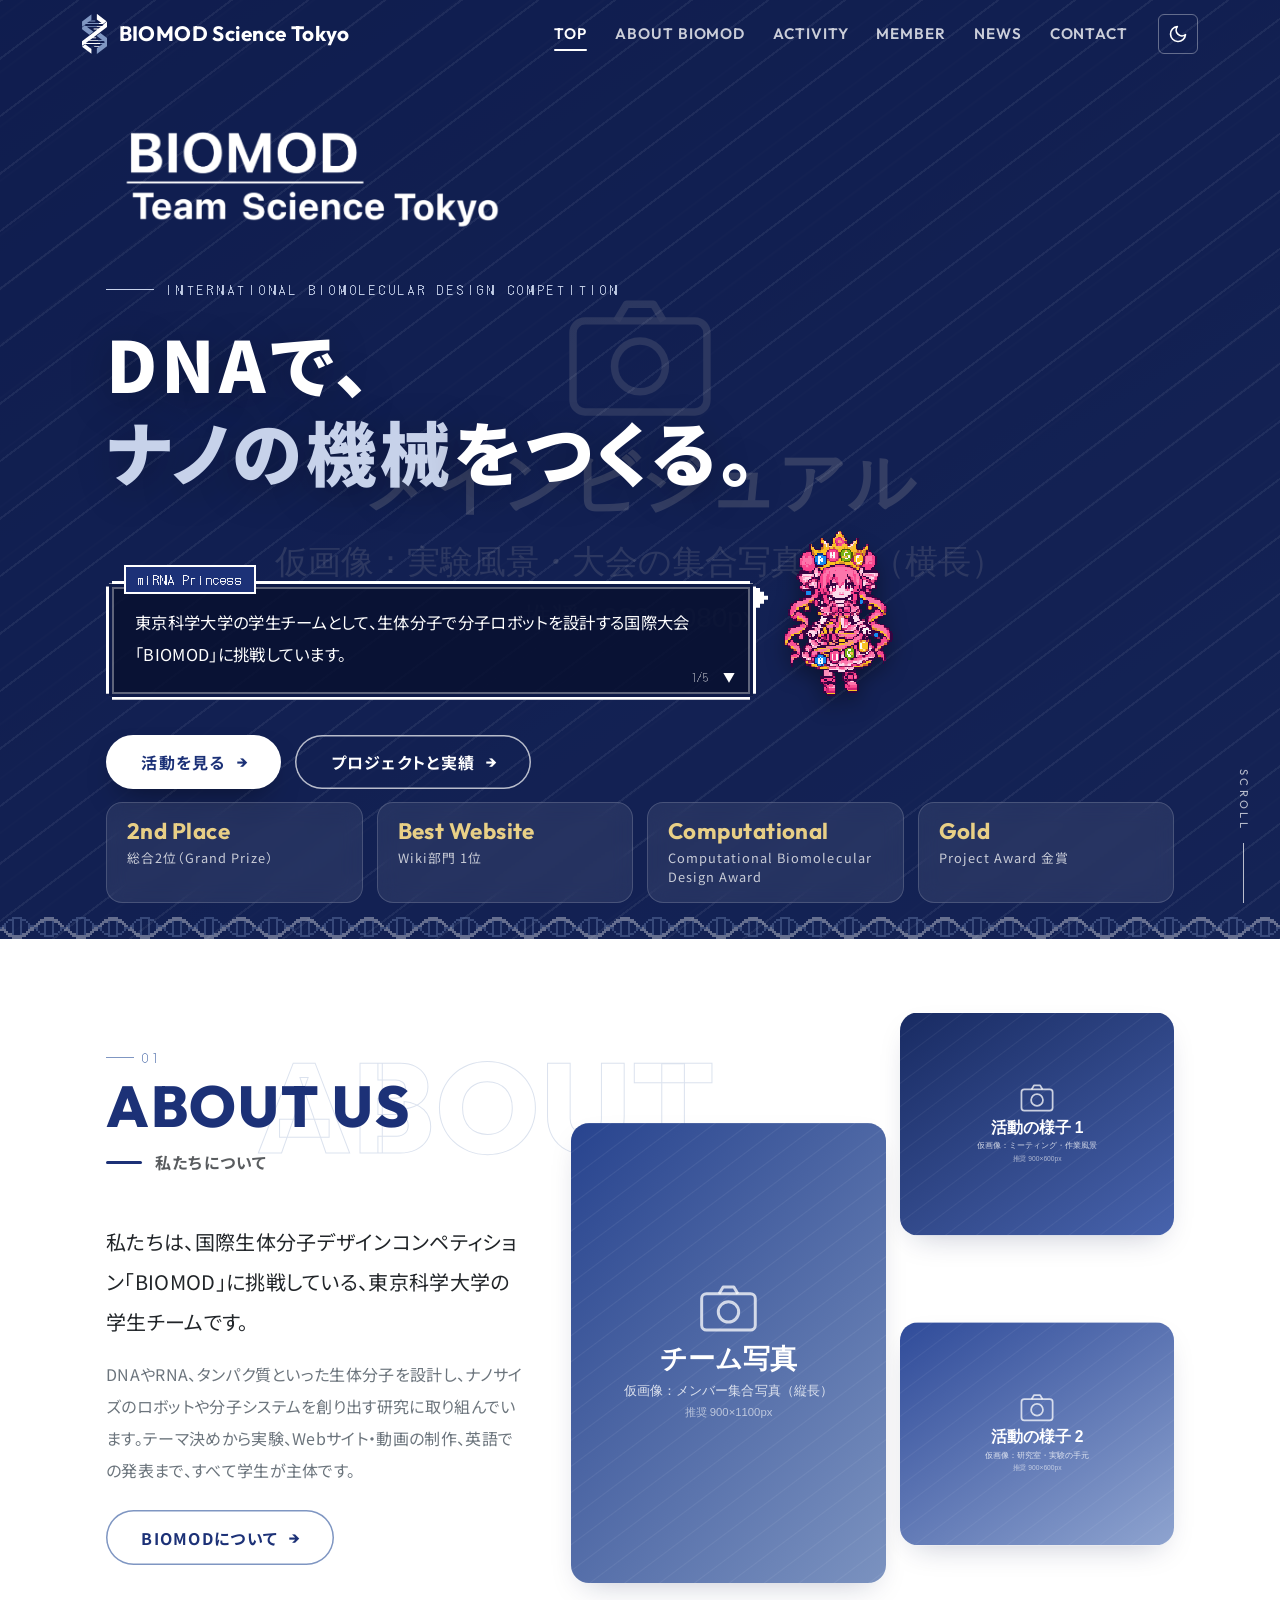
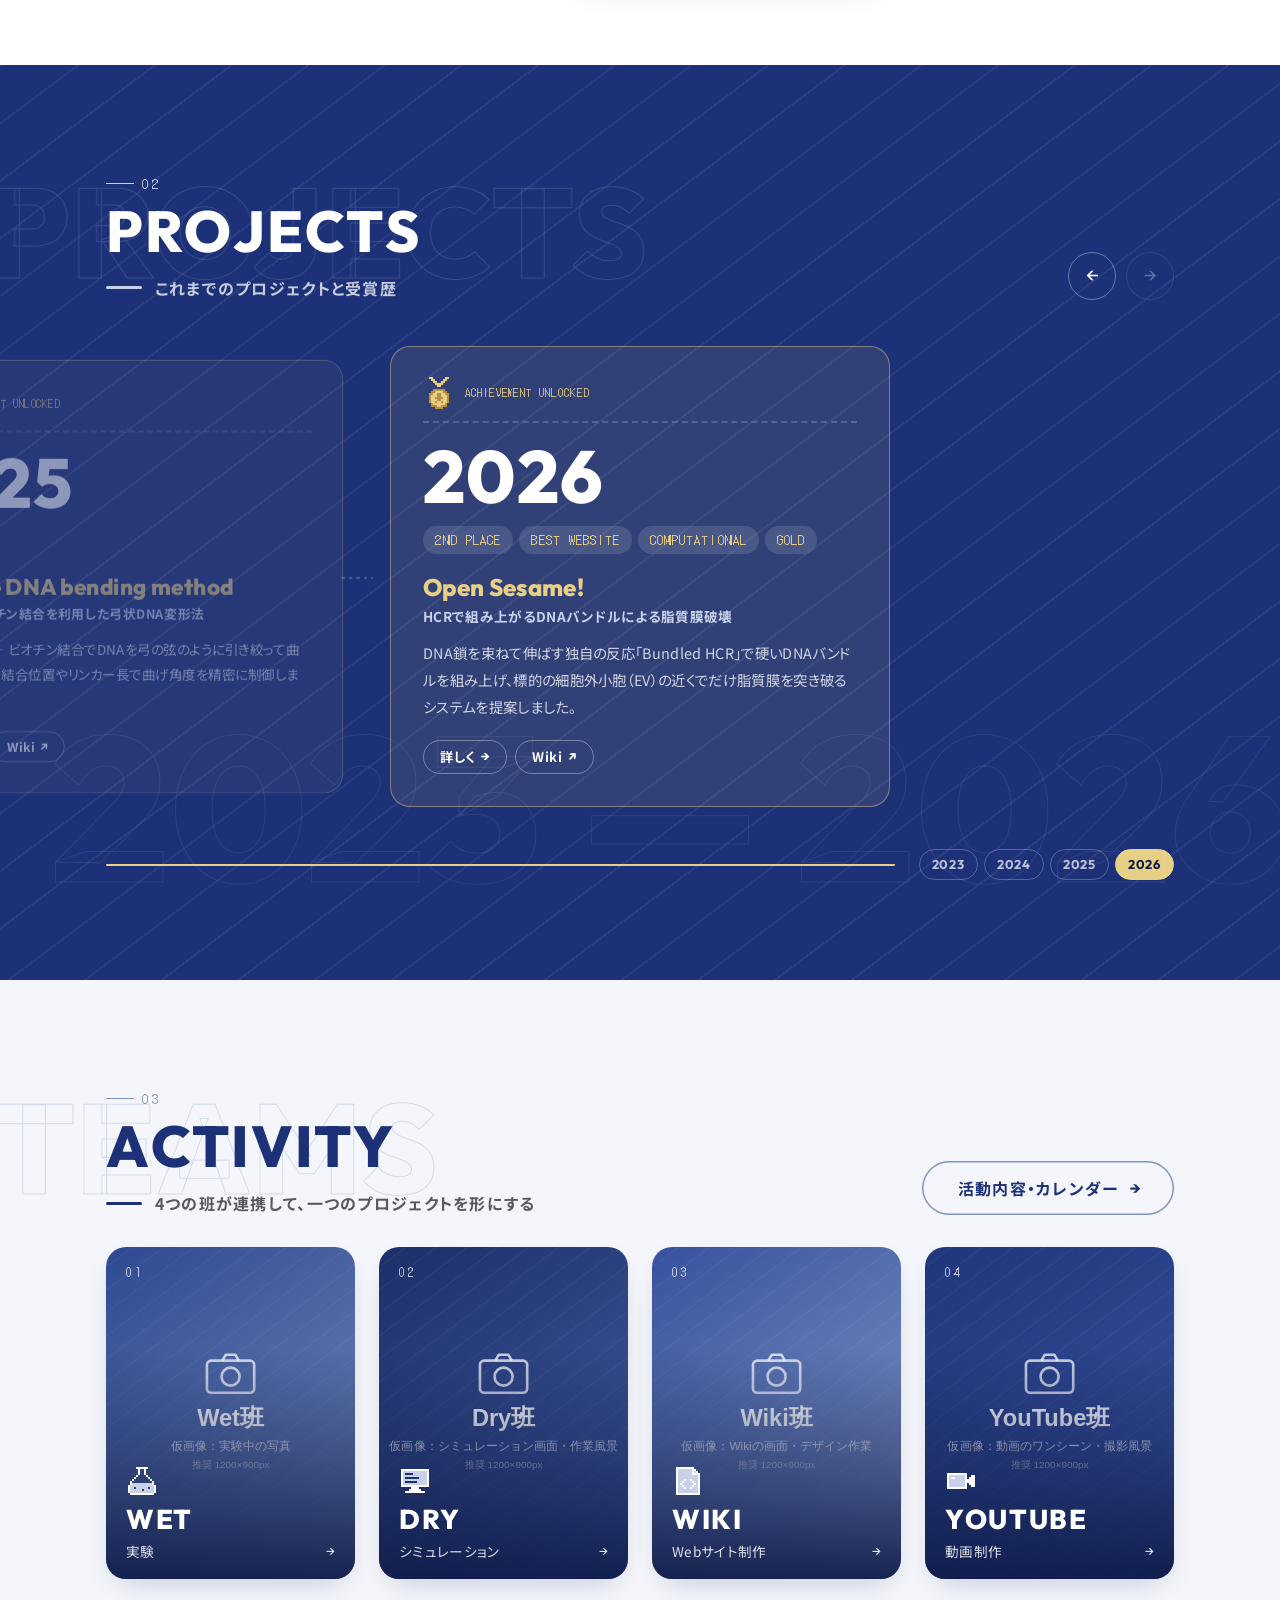
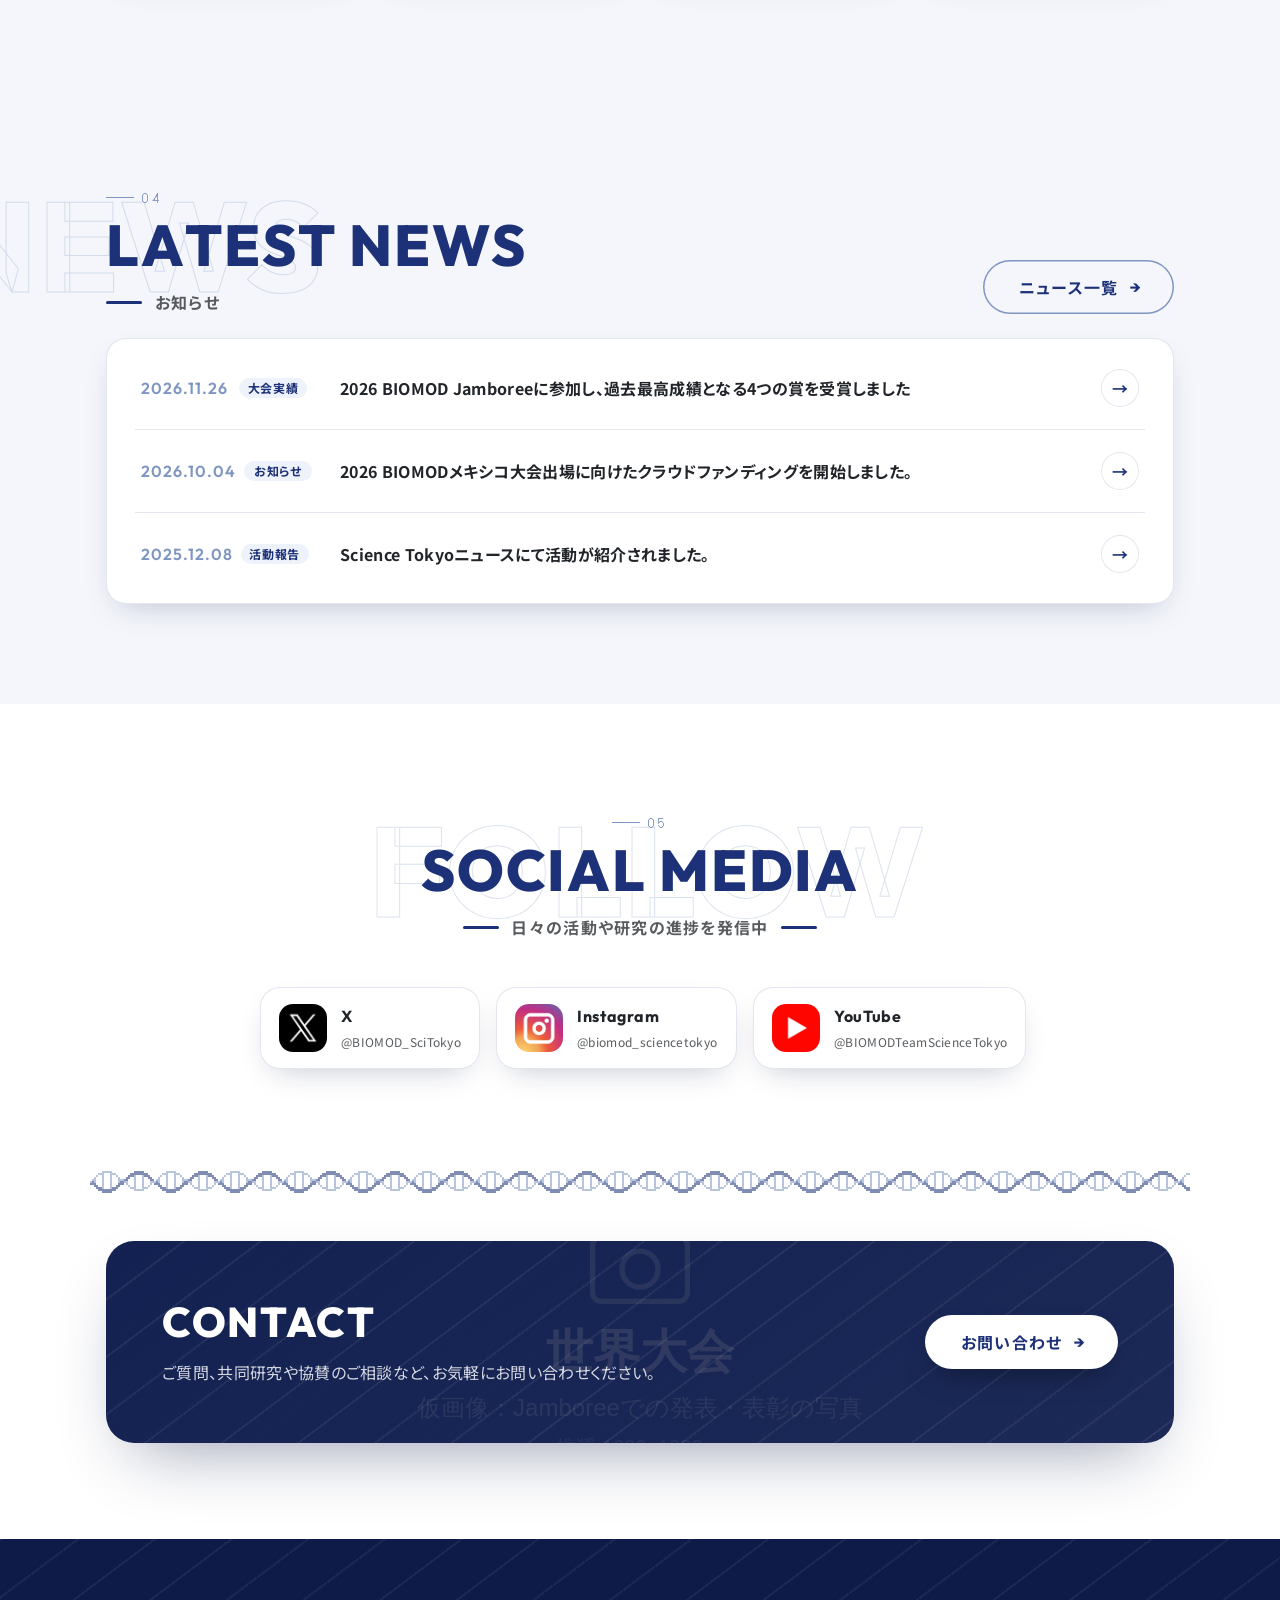
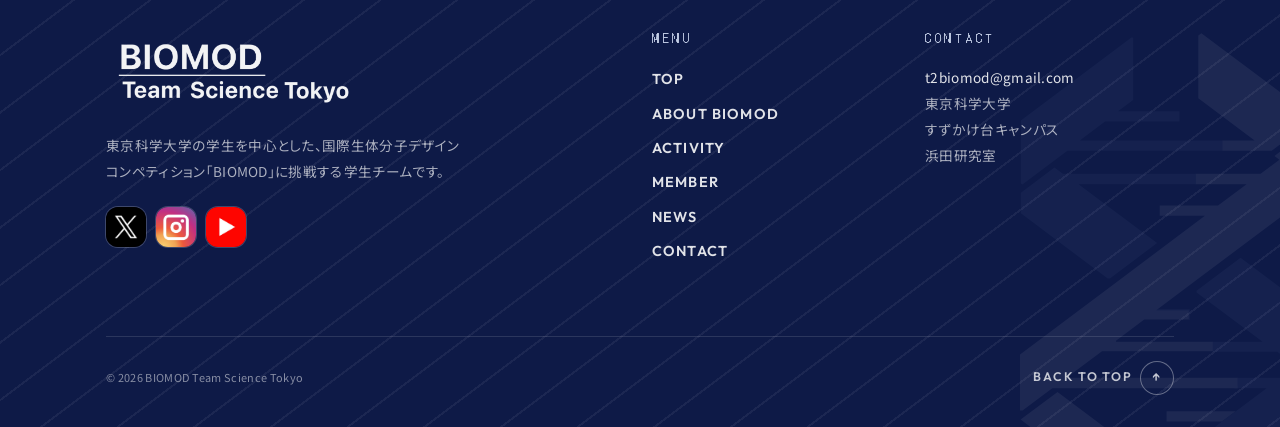
==== commit 4f0413ac: "トップページを年表形式にし、サイト全体に動きを追加 - 実績とプロジェクトを横スクロールの年表「PROJECTS」に統合（各年のプロジェクト紹介つき） - ABOUT BIOMODに2023年のプロジ" ====
--- a/index.html
+++ b/index.html
@@ -72,7 +72,7 @@
             </div>
             <div class="hero-actions">
                 <a href="activity.html" class="btn-sb btn-sb-light">活動を見る</a>
-                <a href="about-biomod.html#project-2026" class="btn-sb btn-sb-ghost">2026 プロジェクト</a>
+                <a href="#projects" class="btn-sb btn-sb-ghost">プロジェクトと実績</a>
             </div>
         </div>
         <div class="container hero-stats px-4 px-md-3">
@@ -88,6 +88,7 @@
 
     <main class="w-100">
 
+
         <!-- ===== 01 ABOUT US ===== -->
         <section class="fade-in-section section-padding">
             <div class="container px-4 px-md-3" style="max-width: 1100px;">
@@ -120,47 +121,76 @@
             </div>
         </section>
 
-        <!-- ===== 02 ACHIEVEMENTS（受賞歴） ===== -->
-        <section class="band-blue section-padding">
-            <div class="container px-4 px-md-3" style="max-width: 1100px;">
-                <div class="sec-head sec-head-light text-center">
-                    <span class="sec-num">02</span>
-                    <h2 class="sec-title" data-bg="AWARDS">ACHIEVEMENTS</h2>
-                    <p class="sec-sub">これまでの実績</p>
-                </div>
-                <div class="award-grid fade-in-section">
-                    <div class="award-card">
-                        <div class="unlock"><span class="px-icon px-medal" aria-hidden="true"></span>ACHIEVEMENT UNLOCKED</div>
-                        <div class="award-year">2023</div>
-                        <span class="award-medal bronze">BRONZE</span>
-                        <p class="award-title">Project Award 銅賞</p>
-                        <p class="award-note">東京で開催されたBIOMOD 2023に出場（東工大チームとして）</p>
-                    </div>
-                    <div class="award-card">
-                        <div class="unlock"><span class="px-icon px-medal" aria-hidden="true"></span>ACHIEVEMENT UNLOCKED</div>
-                        <div class="award-year">2024</div>
-                        <span class="award-medal bronze">BRONZE</span>
-                        <p class="award-title">Project Award 銅賞</p>
-                        <p class="award-note">Micro Pill Bug</p>
-                    </div>
-                    <div class="award-card is-gold">
-                        <div class="unlock"><span class="px-icon px-medal" aria-hidden="true"></span>ACHIEVEMENT UNLOCKED</div>
-                        <div class="award-year">2025</div>
-                        <span class="award-medal gold">GOLD</span>
-                        <p class="award-title">Project Award 金賞</p>
-                        <p class="award-note">Bow-like DNA bending method（中国・吉林大学）</p>
-                    </div>
-                    <div class="award-card is-gold">
-                        <div class="unlock"><span class="px-icon px-medal" aria-hidden="true"></span>ACHIEVEMENT UNLOCKED</div>
-                        <div class="award-year">2026</div>
-                        <span class="award-medal gold">2ND PLACE</span>
-                        <p class="award-title">Open Sesame!（メキシコ大会）</p>
-                        <ul class="award-list">
-                            <li>総合2位（Grand Prize）</li>
-                            <li>Best Website 1位</li>
-                            <li>Computational Biomolecular Design Award</li>
-                            <li>Project Award 金賞</li>
-                        </ul>
+        <!-- ===== 02 PROJECTS & AWARDS（プロジェクトと受賞歴） =====
+             横スクロールの年表です。スマホは指でスワイプ、PCは矢印・年のボタン・トラックパッドの横スクロール・ドラッグで動かせます。
+             ・1年 = 1枚のカード（<article class="award-card">）。プロジェクト名・ひとこと・紹介文・受賞・リンクを書きます
+             ・カードを追加すると自動で年表が伸びます。最初は一番右（最新の年）が表示されます
+             ・下の年ボタン（data-hscroll-to）もカードと同じ順番・数にそろえてください -->
+        <section id="projects" class="band-blue hscroll section-padding" data-hscroll aria-labelledby="awards-title">
+            <div class="hscroll-inner">
+                <span class="hscroll-bgtext" aria-hidden="true">2023 — 2026</span>
+                <div class="container px-4 px-md-3" style="max-width: 1100px;">
+                    <div class="hscroll-head">
+                        <div class="sec-head sec-head-light mb-0">
+                            <span class="sec-num">02</span>
+                            <h2 class="sec-title" id="awards-title" data-bg="PROJECTS">PROJECTS</h2>
+                            <p class="sec-sub">これまでのプロジェクトと受賞歴</p>
+                        </div>
+                        <div class="hscroll-arrows">
+                            <button type="button" class="hscroll-arrow" data-hscroll-prev aria-label="前の年へ">←</button>
+                            <button type="button" class="hscroll-arrow" data-hscroll-next aria-label="次の年へ">→</button>
+                        </div>
+                    </div>
+                </div>
+                <div class="hscroll-viewport" tabindex="0" aria-label="プロジェクトと受賞歴の年表（横にスクロールできます）">
+                    <div class="hscroll-track award-grid fade-in-section">
+                        <article class="award-card">
+                            <div class="unlock"><span class="px-icon px-medal" aria-hidden="true"></span>ACHIEVEMENT UNLOCKED</div>
+                            <div class="award-year">2023</div>
+                            <div class="award-medals"><span class="award-medal bronze">BRONZE</span></div>
+                            <h3 class="award-project">Micro Invader Game</h3>
+                            <p class="award-project-sub">生体分子でつくるミクロなインベーダーゲーム</p>
+                            <p class="award-text">免疫のしくみをインベーダーゲームに見立てた分子システム。DNAで修飾したビーズの「弾」を撃ち出し、リポソームの「敵」が当たると蛍光や自壊で応答します。</p>
+                            <div class="award-links"><a href="about-biomod.html#project-2023" class="award-link">詳しく</a><a href="https://t2biomod2023.github.io/" target="_blank" rel="noopener" class="award-link ext">Wiki</a></div>
+                        </article>
+                        <article class="award-card">
+                            <div class="unlock"><span class="px-icon px-medal" aria-hidden="true"></span>ACHIEVEMENT UNLOCKED</div>
+                            <div class="award-year">2024</div>
+                            <div class="award-medals"><span class="award-medal bronze">BRONZE</span></div>
+                            <h3 class="award-project">Nano Pill Bug</h3>
+                            <p class="award-project-sub">miRNAを守るダンゴムシ型分子ロボット</p>
+                            <p class="award-text">分解されやすいmiRNAを、ダンゴムシのように丸まって捕まえ、酵素から守る分子ロボット。DNAオリガミの曲げ応力をトラップのように利用しました。</p>
+                            <div class="award-links"><a href="about-biomod.html#project-2024" class="award-link">詳しく</a><a href="https://t2biomod2024.github.io/2024/index.html" target="_blank" rel="noopener" class="award-link ext">Wiki</a></div>
+                        </article>
+                        <article class="award-card is-gold">
+                            <div class="unlock"><span class="px-icon px-medal" aria-hidden="true"></span>ACHIEVEMENT UNLOCKED</div>
+                            <div class="award-year">2025</div>
+                            <div class="award-medals"><span class="award-medal gold">GOLD</span></div>
+                            <h3 class="award-project">Bow-like DNA bending method</h3>
+                            <p class="award-project-sub">アビジン‐ビオチン結合を利用した弓状DNA変形法</p>
+                            <p class="award-text">強固なアビジン‐ビオチン結合でDNAを弓の弦のように引き絞って曲げる新しい手法。結合位置やリンカー長で曲げ角度を精密に制御します。</p>
+                            <div class="award-links"><a href="about-biomod.html#project-2025" class="award-link">詳しく</a><a href="https://sites.google.com/view/biomod2025siencetokyo/home" target="_blank" rel="noopener" class="award-link ext">Wiki</a></div>
+                        </article>
+                        <article class="award-card is-gold">
+                            <div class="unlock"><span class="px-icon px-medal" aria-hidden="true"></span>ACHIEVEMENT UNLOCKED</div>
+                            <div class="award-year">2026</div>
+                            <div class="award-medals"><span class="award-medal gold">2ND PLACE</span><span class="award-medal gold">BEST WEBSITE</span><span class="award-medal gold">COMPUTATIONAL</span><span class="award-medal gold">GOLD</span></div>
+                            <h3 class="award-project">Open Sesame!</h3>
+                            <p class="award-project-sub">HCRで組み上がるDNAバンドルによる脂質膜破壊</p>
+                            <p class="award-text">DNA鎖を束ねて伸ばす独自の反応「Bundled HCR」で硬いDNAバンドルを組み上げ、標的の細胞外小胞（EV）の近くでだけ脂質膜を突き破るシステムを提案しました。</p>
+                            <div class="award-links"><a href="about-biomod.html#project-2026" class="award-link">詳しく</a><a href="https://biomod-sciencetokyo.github.io/2026project/index.html" target="_blank" rel="noopener" class="award-link ext">Wiki</a></div>
+                        </article>
+                    </div>
+                </div>
+                <div class="container px-4 px-md-3" style="max-width: 1100px;">
+                    <div class="hscroll-nav">
+                        <div class="hscroll-bar" aria-hidden="true"><span></span></div>
+                        <div class="hscroll-steps">
+                            <button type="button" data-hscroll-to>2023</button>
+                            <button type="button" data-hscroll-to>2024</button>
+                            <button type="button" data-hscroll-to>2025</button>
+                            <button type="button" data-hscroll-to>2026</button>
+                        </div>
                     </div>
                 </div>
             </div>
@@ -178,7 +208,7 @@
                     <a href="activity.html" class="btn-sb btn-sb-outline mb-4">活動内容・カレンダー</a>
                 </div>
                 <!-- 写真：img/placeholder/wet・dry・wiki・youtube.svg を差し替え -->
-                <div class="row g-3 g-md-4">
+                <div class="row g-3 g-md-4 snap-row stagger">
                     <div class="col-6 col-lg-3">
                         <a href="activity.html#wet" class="photo-tile">
                             <img src="img/placeholder/wet.svg" alt="">
@@ -211,47 +241,12 @@
             </div>
         </section>
 
-        <!-- ===== 04 PROJECT 2026 ===== -->
-        <section class="fade-in-section section-padding feature">
-            <div class="container px-4 px-md-3" style="max-width: 1100px;">
-                <div class="sec-head">
-                    <span class="sec-num">04</span>
-                    <h2 class="sec-title" data-bg="PROJECT">PROJECT</h2>
-                    <p class="sec-sub">今年の研究テーマ</p>
-                </div>
-                <div class="row align-items-center gx-5 gy-5">
-                    <!-- 画像：img/placeholder/project-2026.svg を差し替え -->
-                    <div class="col-lg-6">
-                        <div class="photo-frame" style="aspect-ratio: 16 / 10;">
-                            <img src="img/placeholder/project-2026.svg" alt="2026プロジェクトのイメージ">
-                        </div>
-                    </div>
-                    <div class="col-lg-6">
-                        <span class="feature-label">2026 PROJECT</span>
-                        <h3 class="feature-title">Open Sesame!</h3>
-                        <p class="feature-subtitle">Hybridization Chain Reaction-Driven DNA Bundling for Lipid Membrane Disruption</p>
-                        <p class="feature-text mb-0">複数のDNA鎖を束ねて伸ばす独自の反応「Bundled HCR」で硬いDNAバンドルを組み上げ、標的の細胞外小胞（EV）の近くでだけ脂質膜を突き破る、新しい膜破壊システムを提案します。</p>
-                        <div class="feature-meta">
-                            <div><b>2nd Place</b>総合2位</div>
-                            <div><b>Best Website</b>Wiki部門 1位</div>
-                            <div><b>Computational</b>Biomolecular Design Award</div>
-                            <div><b>Gold</b>Project Award 金賞</div>
-                        </div>
-                        <div class="d-flex flex-wrap gap-3">
-                            <a href="about-biomod.html#project-2026" class="btn-sb">プロジェクト詳細</a>
-                            <a href="https://biomod-sciencetokyo.github.io/2026project/index.html" target="_blank" rel="noopener" class="btn-sb btn-sb-outline ext">Wikiを見る</a>
-                        </div>
-                    </div>
-                </div>
-            </div>
-        </section>
-
-        <!-- ===== 05 NEWS ===== -->
+        <!-- ===== 04 NEWS ===== -->
         <section class="fade-in-section section-padding bg-light">
             <div class="container px-4 px-md-3" style="max-width: 1100px;">
                 <div class="d-flex flex-wrap justify-content-between align-items-end gap-3">
                     <div class="sec-head mb-4">
-                        <span class="sec-num">05</span>
+                        <span class="sec-num">04</span>
                         <h2 class="sec-title" data-bg="NEWS">LATEST NEWS</h2>
                         <p class="sec-sub">お知らせ</p>
                     </div>
@@ -263,11 +258,11 @@
             </div>
         </section>
 
-        <!-- ===== 06 SNS ===== -->
+        <!-- ===== 05 SNS ===== -->
         <section class="fade-in-section section-padding">
             <div class="container px-4 px-md-3" style="max-width: 1100px;">
                 <div class="sec-head text-center">
-                    <span class="sec-num">06</span>
+                    <span class="sec-num">05</span>
                     <h2 class="sec-title" data-bg="FOLLOW">SOCIAL MEDIA</h2>
                     <p class="sec-sub">日々の活動や研究の進捗を発信中</p>
                 </div>
--- a/style.css
+++ b/style.css
@@ -1375,3 +1375,152 @@
     100% { opacity: 0; }
 }
 @media (prefers-reduced-motion: reduce) { .chara-speech { animation: none; } }
+
+/* =====================================================================
+   モーション（main.js の「サイト全体の動き」とセット）
+   ・html に .js-motion が付いているときだけ、登場前の状態（非表示）にする
+     → JavaScriptが動かない環境や「視差効果を減らす」設定では、最初から普通に表示される
+   ===================================================================== */
+
+/* ---- スクロール進捗バー ---- */
+.scroll-progress {
+    position: fixed; top: 0; left: 0; right: 0; height: 3px; z-index: 1100;
+    background: linear-gradient(90deg, var(--sub), var(--gold-light));
+    transform: scaleX(0); transform-origin: 0 50%; pointer-events: none;
+}
+
+/* ---- 見出しの1文字ずつの登場 ---- */
+.split-word { display: inline-block; white-space: nowrap; overflow: hidden; vertical-align: top; padding-bottom: .08em; margin-bottom: -.08em; }
+.split-ch { display: inline-block; }
+.js-motion .split .split-ch {
+    transform: translateY(105%); opacity: 0;
+    transition: transform .8s cubic-bezier(.2, .8, .2, 1), opacity .5s ease;
+    transition-delay: calc(var(--i) * 28ms);
+}
+.js-motion .split.is-in .split-ch { transform: none; opacity: 1; }
+
+/* ---- 見出しの後ろの袋文字が、スクロールに合わせて横にスライド ---- */
+.sec-title[data-bg]::before { transform: translateX(var(--bg-shift, 0px)); will-change: transform; }
+
+/* ---- 子要素を順番に表示 ---- */
+.js-motion .stagger > * {
+    opacity: 0; transform: translateY(28px);
+    transition: opacity .6s ease, transform .7s cubic-bezier(.2, .8, .2, 1);
+    transition-delay: calc(var(--i, 0) * 90ms);
+}
+.js-motion .stagger.is-in > * { opacity: 1; transform: none; }
+/* 順番表示が終わったあとはホバー時の動きを元の速さに戻す */
+.js-motion .stagger.is-in > .member-card { transition: opacity .6s ease, transform .3s ease, box-shadow .3s ease; transition-delay: calc(var(--i, 0) * 90ms), 0s, 0s; }
+
+/* ---- カードの立体的な傾き（マウスの位置に光沢が付いてくる） ---- */
+.tilt { transform-style: preserve-3d; }
+.tilt.is-tilting {
+    transform: perspective(900px) rotateX(var(--rx, 0deg)) rotateY(var(--ry, 0deg)) translateY(-6px) !important;
+    transition: transform .08s linear, box-shadow .3s ease, background .3s ease !important;
+}
+.tilt::after {
+    content: ""; position: absolute; inset: 0; border-radius: inherit; pointer-events: none; z-index: 3;
+    background: radial-gradient(circle at var(--mx, 50%) var(--my, 50%), rgba(255,255,255,0.22), transparent 55%);
+    opacity: 0; transition: opacity .3s ease;
+}
+.tilt.is-tilting::after { opacity: 1; }
+.member-card.tilt, .sns-big.tilt, .chara-card.tilt { position: relative; }
+
+/* ---- ボタンの吸い寄せ ---- */
+.btn-sb { transition: transform .25s ease, box-shadow .25s ease, background-position .4s ease, translate .35s cubic-bezier(.2, .8, .2, 1); }
+
+/* ---- 横スクロールの年表 ---- */
+.hscroll-inner { position: relative; }
+.hscroll-bgtext {
+    position: absolute; left: 4vw; bottom: -4%; z-index: 0; pointer-events: none; white-space: nowrap;
+    font-family: var(--ff-en); font-weight: 800; font-size: clamp(5rem, 16vw, 15rem); line-height: 1;
+    color: transparent; -webkit-text-stroke: 1px rgba(255,255,255,0.08);
+}
+.hscroll-head { display: flex; justify-content: space-between; align-items: flex-end; gap: 1rem; margin-bottom: 36px; }
+.hscroll-arrows { display: flex; gap: 10px; }
+.hscroll-arrow {
+    width: 48px; height: 48px; border-radius: 50%; border: 1px solid rgba(255,255,255,0.35);
+    background: transparent; color: #fff; font-family: var(--ff-en); font-size: 1.2rem; line-height: 1;
+    transition: background .25s, color .25s, border-color .25s, opacity .25s;
+}
+.hscroll-arrow:hover:not(:disabled) { background: #fff; color: var(--sb); border-color: #fff; }
+.hscroll-arrow:disabled { opacity: .3; cursor: default; }
+/* 年表のカード列。最初と最後のカードも画面の真ん中で止まるよう、左右に余白を取る */
+.hscroll { --card-w: min(500px, 84vw); scroll-margin-top: var(--nav-h); }
+.hscroll-viewport {
+    position: relative; z-index: 1; outline: none;
+    overflow-x: auto; scroll-snap-type: x mandatory; scrollbar-width: none;
+    -webkit-overflow-scrolling: touch; padding-block: 10px; cursor: grab;
+}
+.hscroll-viewport::-webkit-scrollbar { display: none; }
+.hscroll-viewport.is-dragging { cursor: grabbing; scroll-snap-type: none; user-select: none; }
+.hscroll-viewport:focus-visible { box-shadow: inset 0 0 0 2px var(--gold-light); }
+.hscroll .hscroll-track {
+    display: flex; gap: 32px; width: max-content;
+    padding-inline: calc((100vw - var(--card-w)) / 2);
+}
+.hscroll .award-card {
+    flex: 0 0 auto; width: var(--card-w); padding: 36px 32px 32px; scroll-snap-align: center; overflow: visible;
+    transition: transform .5s cubic-bezier(.2, .8, .2, 1), background .3s ease, border-color .3s ease, opacity .5s ease;
+}
+.hscroll .award-card:not(.is-current) { opacity: .5; transform: scale(.94); cursor: pointer; }
+.hscroll .award-year { font-size: clamp(3rem, 6vw, 4.6rem); }
+/* カードの中のプロジェクト紹介 */
+.award-medals { display: flex; flex-wrap: wrap; gap: 6px; margin: 14px 0 18px; }
+.award-medals .award-medal { margin: 0; }
+.award-project { font-family: var(--ff-en); font-weight: 800; font-size: 1.5rem; line-height: 1.25; margin: 0 0 4px; color: #fff; }
+.award-project-sub { font-size: .85rem; font-weight: 700; color: var(--sub-soft); margin: 0 0 14px; }
+.award-text { font-size: .9rem; line-height: 1.85; color: rgba(255,255,255,0.78); margin: 0 0 20px; }
+.award-links { display: flex; flex-wrap: wrap; gap: 8px; margin-top: auto; }
+.award-link {
+    display: inline-flex; align-items: center; gap: .4em; padding: 6px 16px; border-radius: 999px;
+    border: 1px solid rgba(255,255,255,0.35); color: #fff; text-decoration: none;
+    font-size: .82rem; font-weight: 700; letter-spacing: .04em; transition: background .25s, color .25s, border-color .25s;
+}
+.award-link::after { content: "→"; font-family: var(--ff-en); }
+.award-link.ext::after { content: "↗"; }
+.award-link:hover { background: #fff; color: var(--sb); border-color: #fff; }
+.award-card.is-gold .award-project { color: var(--gold-light); }
+.hscroll .award-card { display: flex; flex-direction: column; }
+.hscroll .award-card:not(.is-current) .award-link { pointer-events: none; }   /* 横のカードはクリックで真ん中へ移動 */
+/* カードどうしをつなぐ線（年表らしく） */
+.hscroll .award-card::before {
+    content: ""; position: absolute; top: 50%; right: -33px; width: 34px; height: 2px;
+    background: repeating-linear-gradient(90deg, rgba(255,255,255,0.5) 0 4px, transparent 4px 8px);
+}
+.hscroll .award-card:last-child::before { display: none; }
+
+.hscroll-nav { display: flex; align-items: center; gap: 24px; margin-top: 32px; }
+.hscroll-bar { flex: 1; height: 2px; background: rgba(255,255,255,0.18); border-radius: 2px; overflow: hidden; }
+.hscroll-bar span { display: block; height: 100%; background: var(--gold-light); transform: scaleX(0); transform-origin: 0 50%; }
+.hscroll-steps { display: flex; gap: 6px; }
+.hscroll-steps button {
+    border: 1px solid rgba(255,255,255,0.25); background: transparent; color: rgba(255,255,255,0.7);
+    font-family: var(--ff-en); font-weight: 700; font-size: .8rem; letter-spacing: .06em;
+    padding: 5px 12px; border-radius: 999px; transition: background .25s, color .25s, border-color .25s;
+}
+.hscroll-steps button:hover { border-color: #fff; color: #fff; }
+.hscroll-steps button.is-current { background: var(--gold-light); border-color: var(--gold-light); color: var(--sb-deep); }
+@media (max-width: 991.98px) {
+    .hscroll .hscroll-track { gap: 16px; }
+    .hscroll .award-card::before { right: -17px; width: 18px; }
+    .hscroll-nav { flex-direction: column; align-items: stretch; gap: 14px; }
+    .hscroll-steps { justify-content: center; }
+    .hscroll-arrows { display: none; }   /* スマホはスワイプと年のボタンで操作 */
+}
+
+/* ---- 4つの班：スマホでは横スワイプ ---- */
+@media (max-width: 767.98px) {
+    .snap-row {
+        flex-wrap: nowrap; overflow-x: auto; scroll-snap-type: x mandatory; scrollbar-width: none;
+        margin-right: -1.5rem; padding-right: 1.5rem; padding-bottom: 6px;
+    }
+    .snap-row::-webkit-scrollbar { display: none; }
+    .snap-row > * { flex: 0 0 64%; max-width: 64%; scroll-snap-align: start; }
+}
+
+/* ---- 動きを減らす設定 ---- */
+@media (prefers-reduced-motion: reduce) {
+    .scroll-progress { display: none; }
+    .hscroll .award-card:not(.is-current) { opacity: 1; transform: none; }
+}
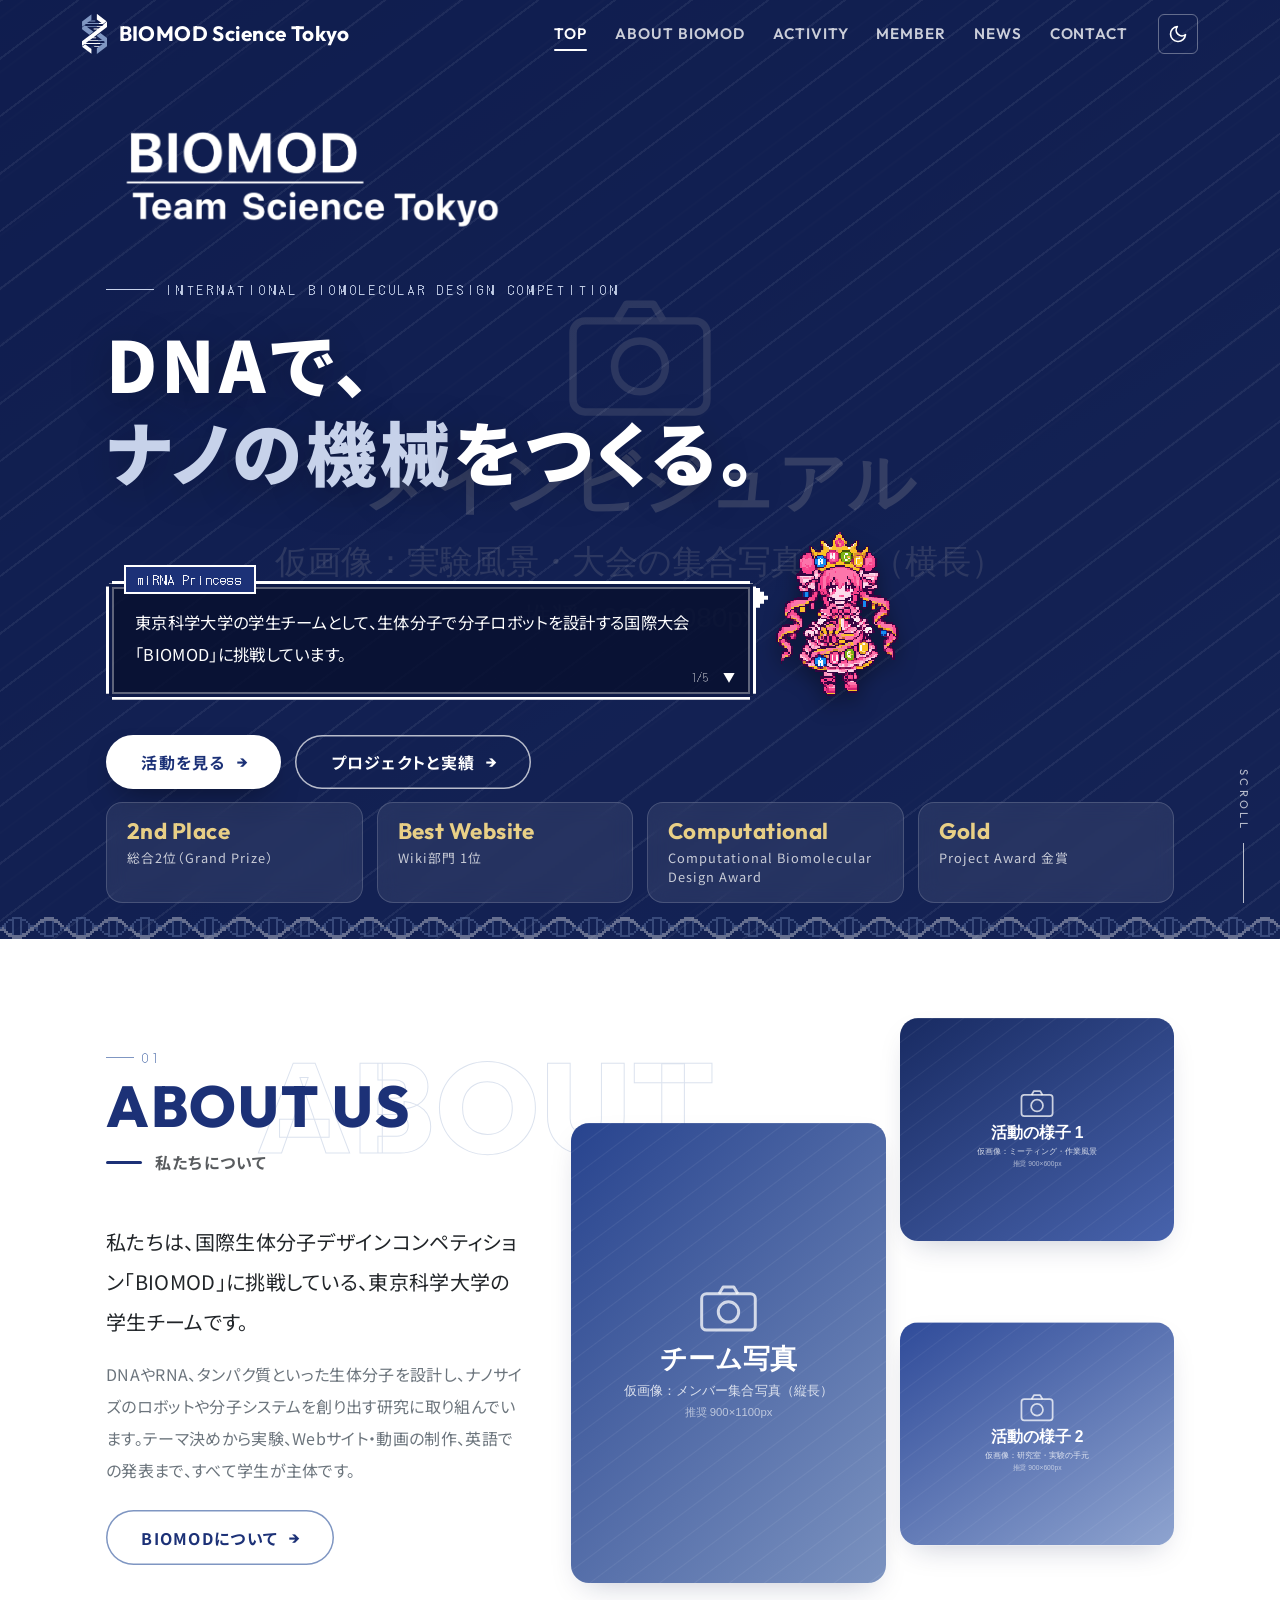
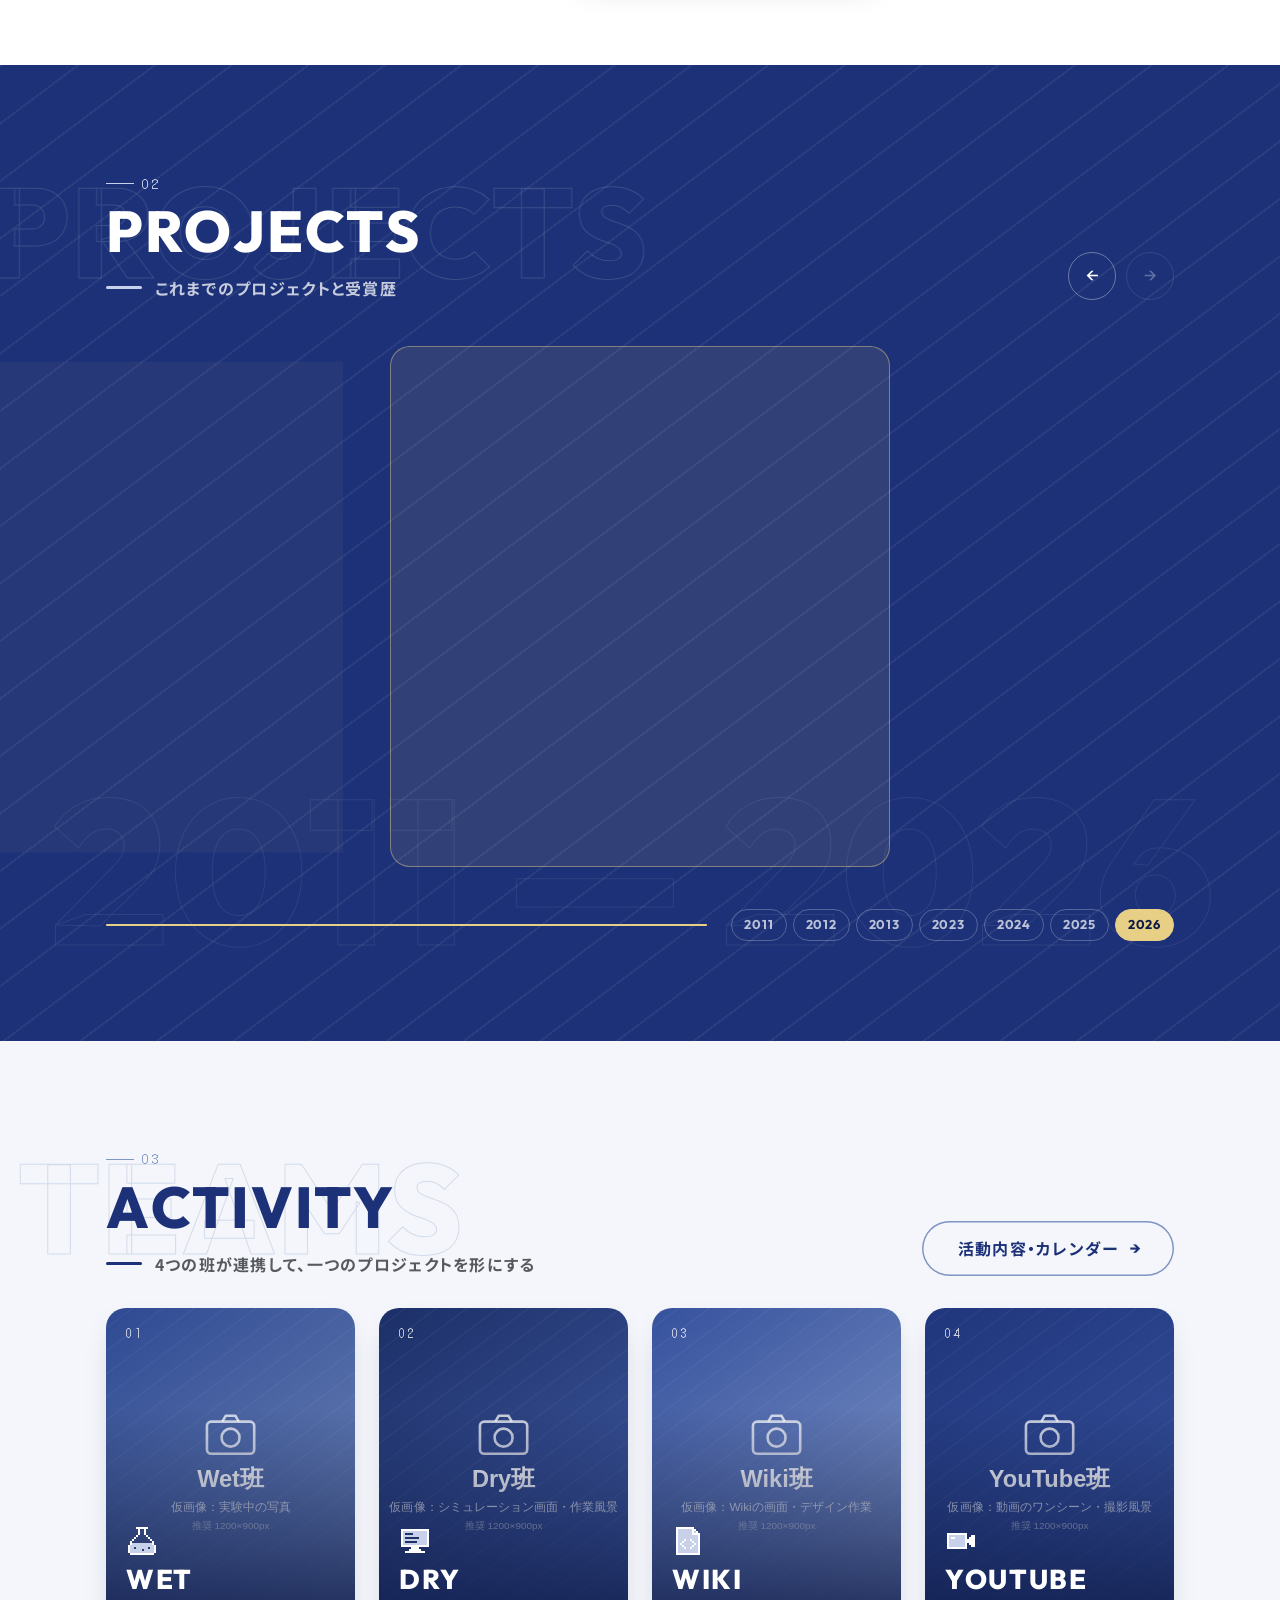
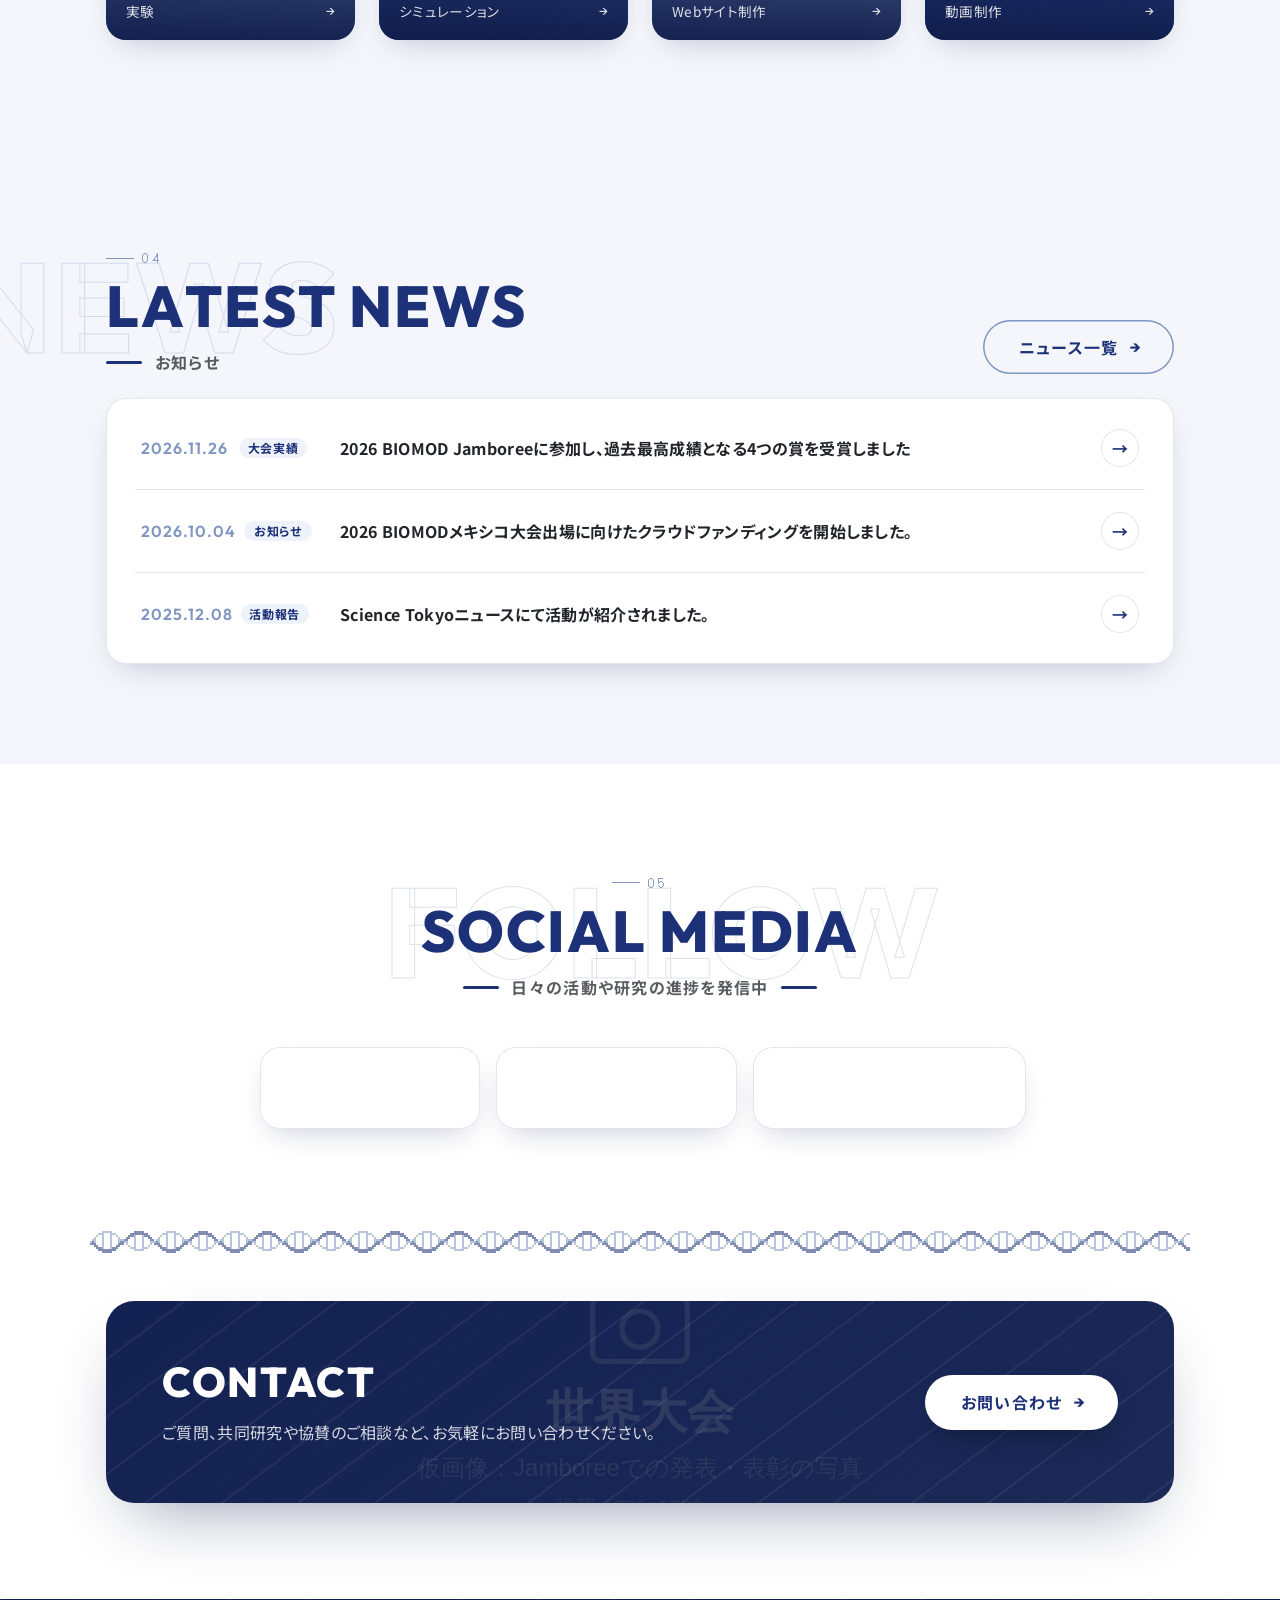
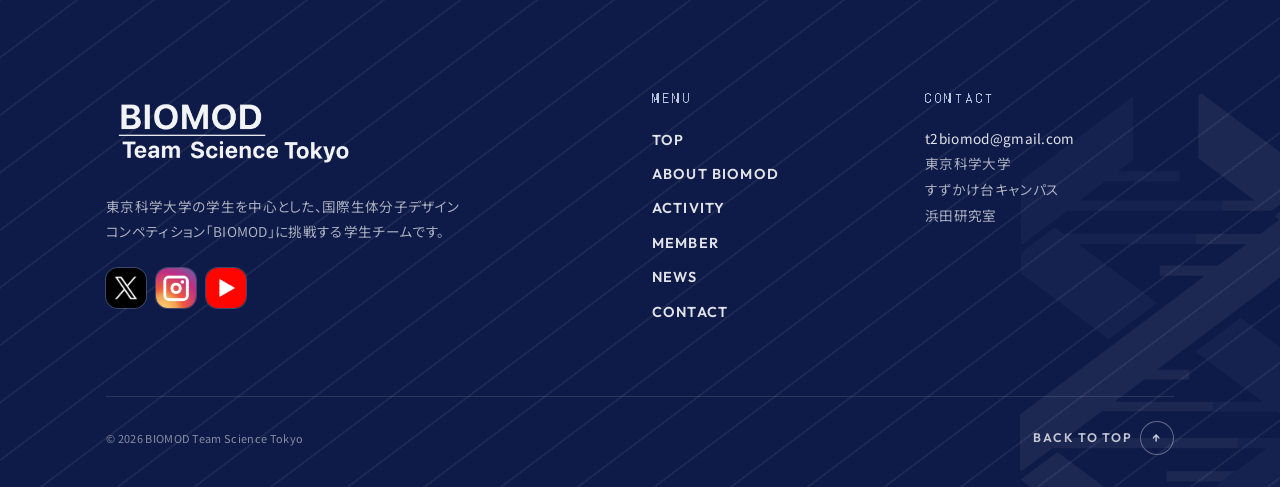
==== commit d3fa7b60: "2011〜2013年の東工大チームの出場履歴を追加 - ABOUT BIOMODに「HISTORY（東工大チームの歩み 2011–2013）」を追加   （DNA ciliate / Biomolec" ====
--- a/index.html
+++ b/index.html
@@ -125,10 +125,11 @@
              横スクロールの年表です。スマホは指でスワイプ、PCは矢印・年のボタン・トラックパッドの横スクロール・ドラッグで動かせます。
              ・1年 = 1枚のカード（<article class="award-card">）。プロジェクト名・ひとこと・紹介文・受賞・リンクを書きます
              ・カードを追加すると自動で年表が伸びます。最初は一番右（最新の年）が表示されます
+             ・2011〜2013年（class="is-history"）は、現在のチームより前の東京工業大学チームです。間の <div class="hscroll-gap"> は空白期間の区切り（年ボタンの対象外）
              ・下の年ボタン（data-hscroll-to）もカードと同じ順番・数にそろえてください -->
         <section id="projects" class="band-blue hscroll section-padding" data-hscroll aria-labelledby="awards-title">
             <div class="hscroll-inner">
-                <span class="hscroll-bgtext" aria-hidden="true">2023 — 2026</span>
+                <span class="hscroll-bgtext" aria-hidden="true">2011 — 2026</span>
                 <div class="container px-4 px-md-3" style="max-width: 1100px;">
                     <div class="hscroll-head">
                         <div class="sec-head sec-head-light mb-0">
@@ -144,9 +145,41 @@
                 </div>
                 <div class="hscroll-viewport" tabindex="0" aria-label="プロジェクトと受賞歴の年表（横にスクロールできます）">
                     <div class="hscroll-track award-grid fade-in-section">
+                        <article class="award-card is-gold is-history">
+                            <div class="unlock"><span class="px-icon px-medal" aria-hidden="true"></span>ACHIEVEMENT UNLOCKED</div>
+                            <div class="award-year">2011</div>
+                            <p class="award-team">TeamJapan-Tokyo</p>
+                            <div class="award-medals"><span class="award-medal gold">2ND PLACE</span><span class="award-medal gold">BEST VIDEO 2ND</span><span class="award-medal gold">GOLD</span></div>
+                            <h3 class="award-project">DNA ciliate</h3>
+                            <p class="award-project-sub">繊毛虫をまねたマイクロサイズの分子ロボット</p>
+                            <p class="award-text">マイクロビーズの体にDNA酵素の「繊毛」を付けた、自律的に動く分子ロボット。自由に動く・DNAのレールを歩く・光で集まるの3つのモードを持ちます。</p>
+                            <div class="award-links"><a href="about-biomod.html#project-2011" class="award-link">詳しく</a><a href="https://web.archive.org/web/20130328095153/http://openwetware.org:80/wiki/Biomod/2011/TeamJapan/Tokyo" target="_blank" rel="noopener" class="award-link ext">Wiki</a></div>
+                        </article>
+                        <article class="award-card is-gold is-history">
+                            <div class="unlock"><span class="px-icon px-medal" aria-hidden="true"></span>ACHIEVEMENT UNLOCKED</div>
+                            <div class="award-year">2012</div>
+                            <p class="award-team">Titech Nano-Jugglers</p>
+                            <div class="award-medals"><span class="award-medal gold">3RD PLACE</span><span class="award-medal gold">BEST VIDEO 2ND</span><span class="award-medal gold">BEST WIKI 3RD</span><span class="award-medal gold">MOLBOT AWARD</span><span class="award-medal gold">GOLD</span></div>
+                            <h3 class="award-project">Biomolecular Rocket</h3>
+                            <p class="award-project-sub">触媒反応で進む、レールのいらない超高速分子ロケット</p>
+                            <p class="award-text">白金ナノ粒子やカタラーゼの「エンジン」が出す泡を噴射して、レールなしで高速に進む分子ロケット。光で切り替わるDNAを「舵」にして向きを変えます。</p>
+                            <div class="award-links"><a href="about-biomod.html#project-2012" class="award-link">詳しく</a><a href="https://web.archive.org/web/20130328113343/http://openwetware.org:80/wiki/Biomod/2012/Titech/Nano-Jugglers" target="_blank" rel="noopener" class="award-link ext">Wiki</a></div>
+                        </article>
+                        <article class="award-card is-gold is-history">
+                            <div class="unlock"><span class="px-icon px-medal" aria-hidden="true"></span>ACHIEVEMENT UNLOCKED</div>
+                            <div class="award-year">2013</div>
+                            <p class="award-team">Team Platanus Symphony</p>
+                            <div class="award-medals"><span class="award-medal gold">GOLD</span><span class="award-medal gold">BEST VIDEO 3RD</span><span class="award-medal gold">BEST T-SHIRT</span></div>
+                            <h3 class="award-project">Cosmetic Biomolecular System</h3>
+                            <p class="award-project-sub">使う人の好みに合わせて働く、化粧品のための分子システム</p>
+                            <p class="award-text">紫外線の量に応じて働く「ナノ日傘」と、選んで変えられる構造色のメイクで、使う人の好みに応える分子システム。</p>
+                            <div class="award-links"><a href="about-biomod.html#project-2013" class="award-link">詳しく</a><a href="https://web.archive.org/web/20150522062949/http://openwetware.org:80/wiki/Biomod/2013/Titech" target="_blank" rel="noopener" class="award-link ext">Wiki</a></div>
+                        </article>
+                        <div class="hscroll-gap"><span>2014</span><i aria-hidden="true"></i><span>2022</span><small>2020–2022は<br>コロナ禍で<br>世界大会中止</small></div>
                         <article class="award-card">
                             <div class="unlock"><span class="px-icon px-medal" aria-hidden="true"></span>ACHIEVEMENT UNLOCKED</div>
                             <div class="award-year">2023</div>
+                            <p class="award-team">Team Tokyo Tech</p>
                             <div class="award-medals"><span class="award-medal bronze">BRONZE</span></div>
                             <h3 class="award-project">Micro Invader Game</h3>
                             <p class="award-project-sub">生体分子でつくるミクロなインベーダーゲーム</p>
@@ -156,6 +189,7 @@
                         <article class="award-card">
                             <div class="unlock"><span class="px-icon px-medal" aria-hidden="true"></span>ACHIEVEMENT UNLOCKED</div>
                             <div class="award-year">2024</div>
+                            <p class="award-team">Team Tokyo Tech</p>
                             <div class="award-medals"><span class="award-medal bronze">BRONZE</span></div>
                             <h3 class="award-project">Nano Pill Bug</h3>
                             <p class="award-project-sub">miRNAを守るダンゴムシ型分子ロボット</p>
@@ -165,6 +199,7 @@
                         <article class="award-card is-gold">
                             <div class="unlock"><span class="px-icon px-medal" aria-hidden="true"></span>ACHIEVEMENT UNLOCKED</div>
                             <div class="award-year">2025</div>
+                            <p class="award-team">Team Science Tokyo</p>
                             <div class="award-medals"><span class="award-medal gold">GOLD</span></div>
                             <h3 class="award-project">Bow-like DNA bending method</h3>
                             <p class="award-project-sub">アビジン‐ビオチン結合を利用した弓状DNA変形法</p>
@@ -174,6 +209,7 @@
                         <article class="award-card is-gold">
                             <div class="unlock"><span class="px-icon px-medal" aria-hidden="true"></span>ACHIEVEMENT UNLOCKED</div>
                             <div class="award-year">2026</div>
+                            <p class="award-team">Team Science Tokyo</p>
                             <div class="award-medals"><span class="award-medal gold">2ND PLACE</span><span class="award-medal gold">BEST WEBSITE</span><span class="award-medal gold">COMPUTATIONAL</span><span class="award-medal gold">GOLD</span></div>
                             <h3 class="award-project">Open Sesame!</h3>
                             <p class="award-project-sub">HCRで組み上がるDNAバンドルによる脂質膜破壊</p>
@@ -186,6 +222,9 @@
                     <div class="hscroll-nav">
                         <div class="hscroll-bar" aria-hidden="true"><span></span></div>
                         <div class="hscroll-steps">
+                            <button type="button" data-hscroll-to>2011</button>
+                            <button type="button" data-hscroll-to>2012</button>
+                            <button type="button" data-hscroll-to>2013</button>
                             <button type="button" data-hscroll-to>2023</button>
                             <button type="button" data-hscroll-to>2024</button>
                             <button type="button" data-hscroll-to>2025</button>
--- a/style.css
+++ b/style.css
@@ -1481,6 +1481,18 @@
 .award-link.ext::after { content: "↗"; }
 .award-link:hover { background: #fff; color: var(--sb); border-color: #fff; }
 .award-card.is-gold .award-project { color: var(--gold-light); }
+.award-team { font-family: var(--ff-en); font-size: .78rem; font-weight: 600; letter-spacing: .08em; color: rgba(255,255,255,0.6); margin: 8px 0 0; }
+/* 2014〜2022年の空白期間の区切り */
+.hscroll-gap {
+    flex: 0 0 auto; align-self: center; display: flex; flex-direction: column; align-items: center; gap: 8px;
+    font-family: var(--ff-en); font-weight: 700; font-size: .8rem; letter-spacing: .1em; color: rgba(255,255,255,0.45);
+}
+.hscroll-gap i { width: 2px; height: 120px; background: repeating-linear-gradient(180deg, rgba(255,255,255,0.4) 0 6px, transparent 6px 12px); }
+.hscroll-gap small { margin-top: 6px; font-family: var(--ff-jp); font-size: .7rem; font-weight: 500; letter-spacing: .04em; line-height: 1.6; text-align: center; color: rgba(255,255,255,0.55); }
+/* ABOUT BIOMOD：当時のWikiについての注意書き */
+.history-note { max-width: 720px; margin-bottom: 3rem; font-size: .82rem; line-height: 1.8; color: var(--bs-secondary-color); text-align: center; }
+/* ABOUT BIOMOD：チーム名 */
+.project-team { margin: 12px 0 0; font-family: var(--ff-en); font-size: .9rem; font-weight: 600; letter-spacing: .04em; color: var(--sub); }
 .hscroll .award-card { display: flex; flex-direction: column; }
 .hscroll .award-card:not(.is-current) .award-link { pointer-events: none; }   /* 横のカードはクリックで真ん中へ移動 */
 /* カードどうしをつなぐ線（年表らしく） */
@@ -1493,7 +1505,7 @@
 .hscroll-nav { display: flex; align-items: center; gap: 24px; margin-top: 32px; }
 .hscroll-bar { flex: 1; height: 2px; background: rgba(255,255,255,0.18); border-radius: 2px; overflow: hidden; }
 .hscroll-bar span { display: block; height: 100%; background: var(--gold-light); transform: scaleX(0); transform-origin: 0 50%; }
-.hscroll-steps { display: flex; gap: 6px; }
+.hscroll-steps { display: flex; flex-wrap: wrap; gap: 6px; }
 .hscroll-steps button {
     border: 1px solid rgba(255,255,255,0.25); background: transparent; color: rgba(255,255,255,0.7);
     font-family: var(--ff-en); font-weight: 700; font-size: .8rem; letter-spacing: .06em;
